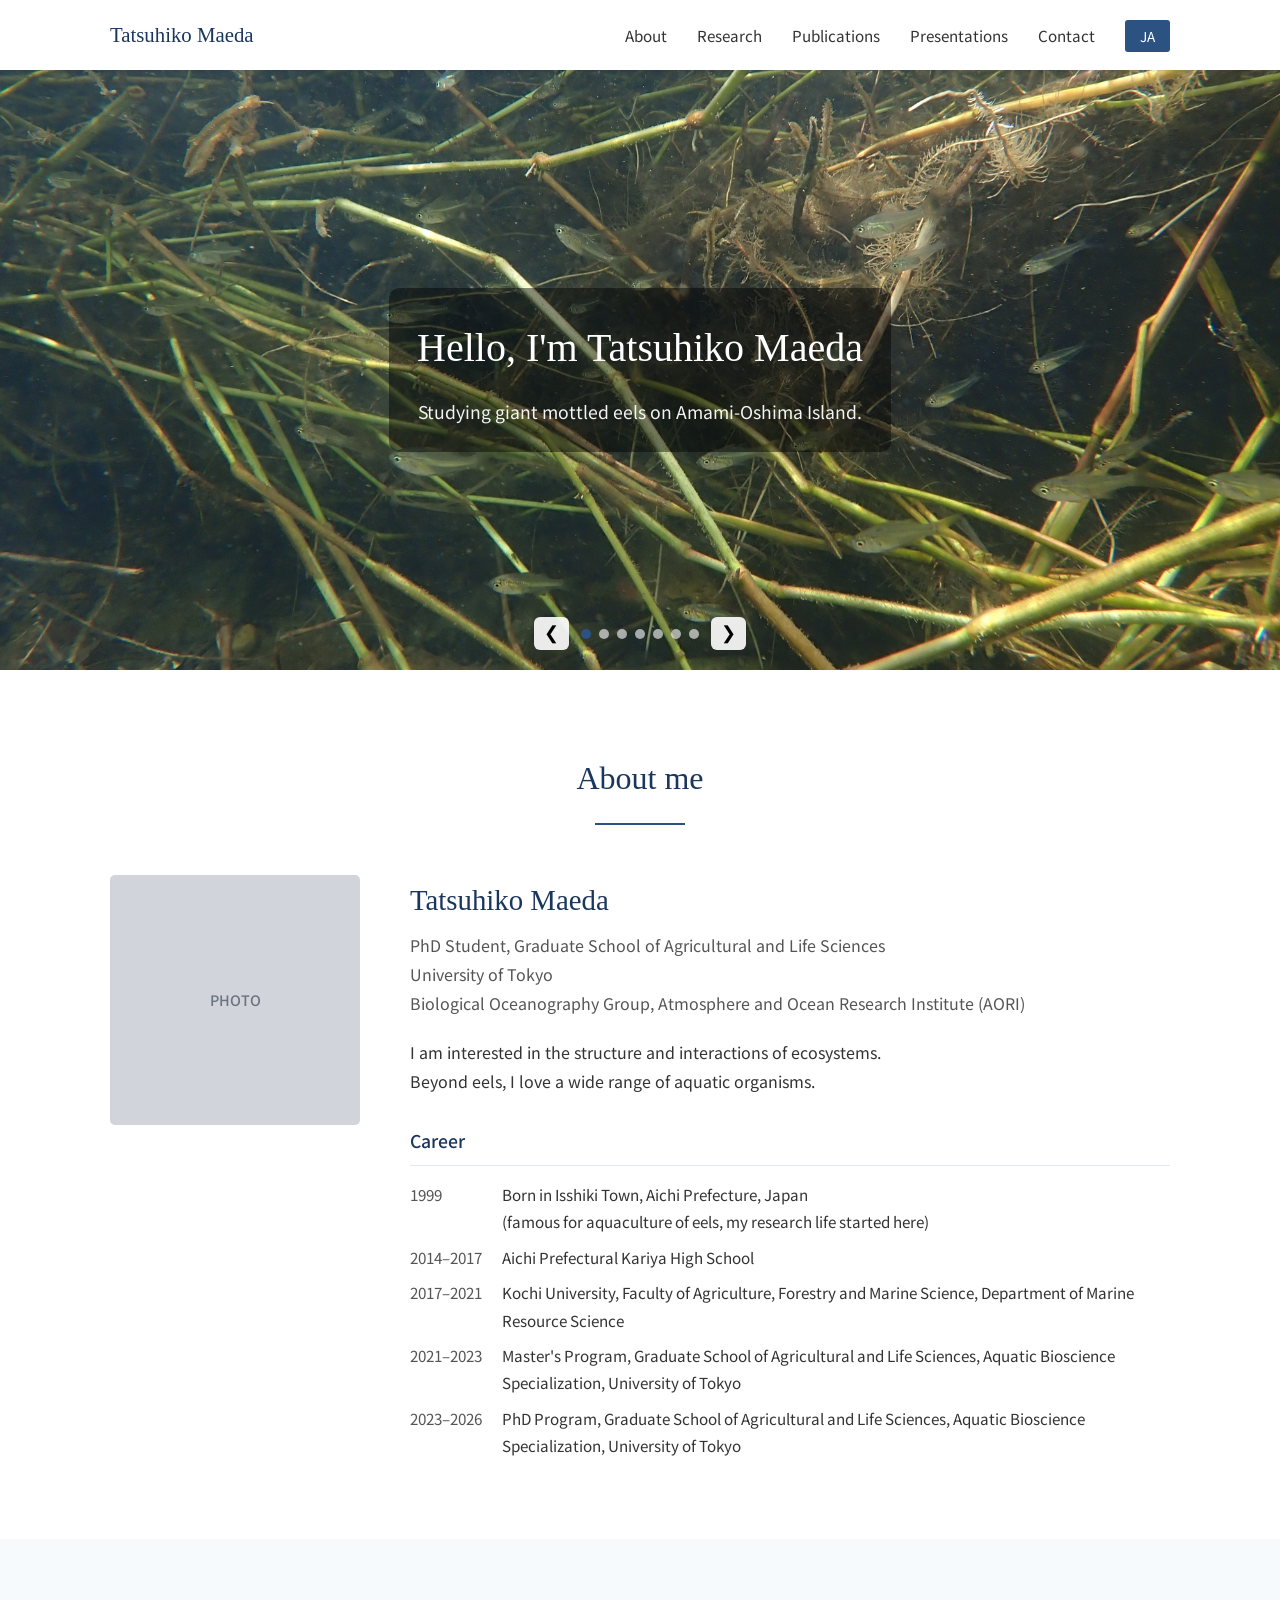
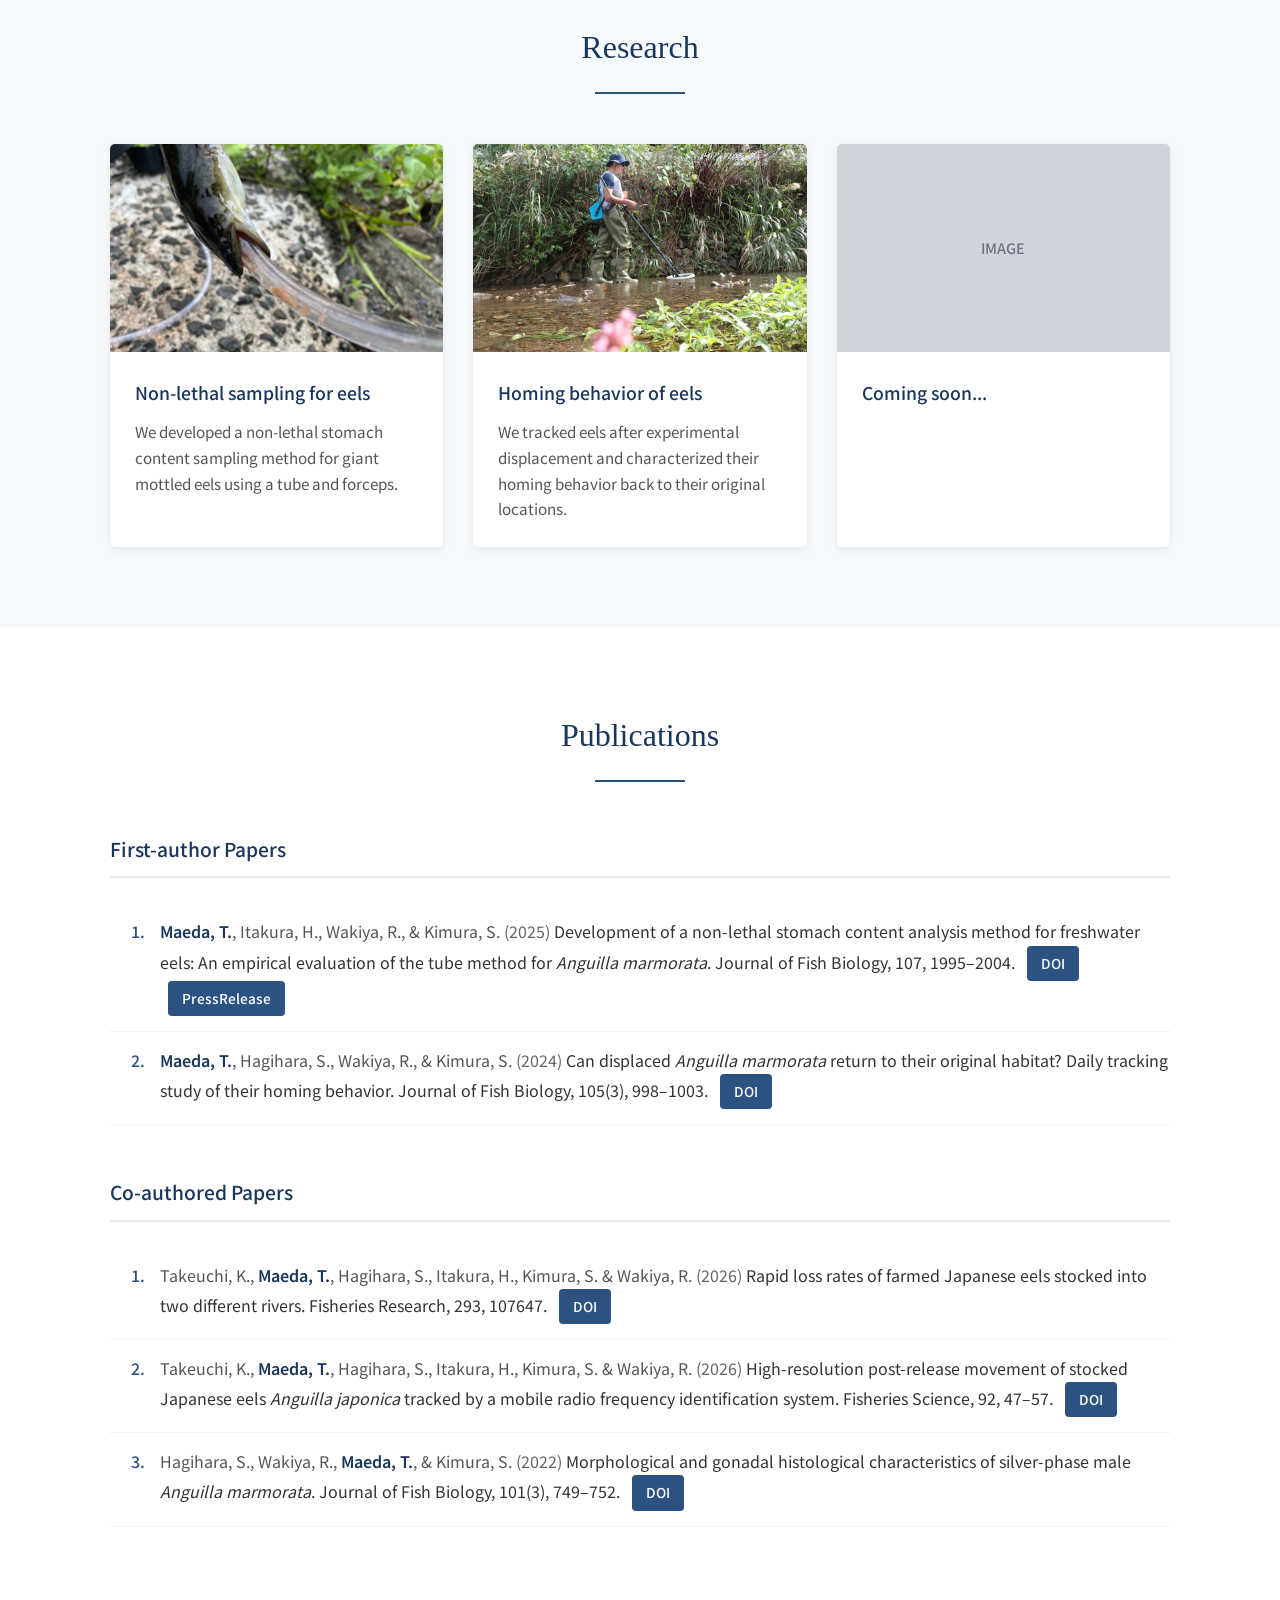
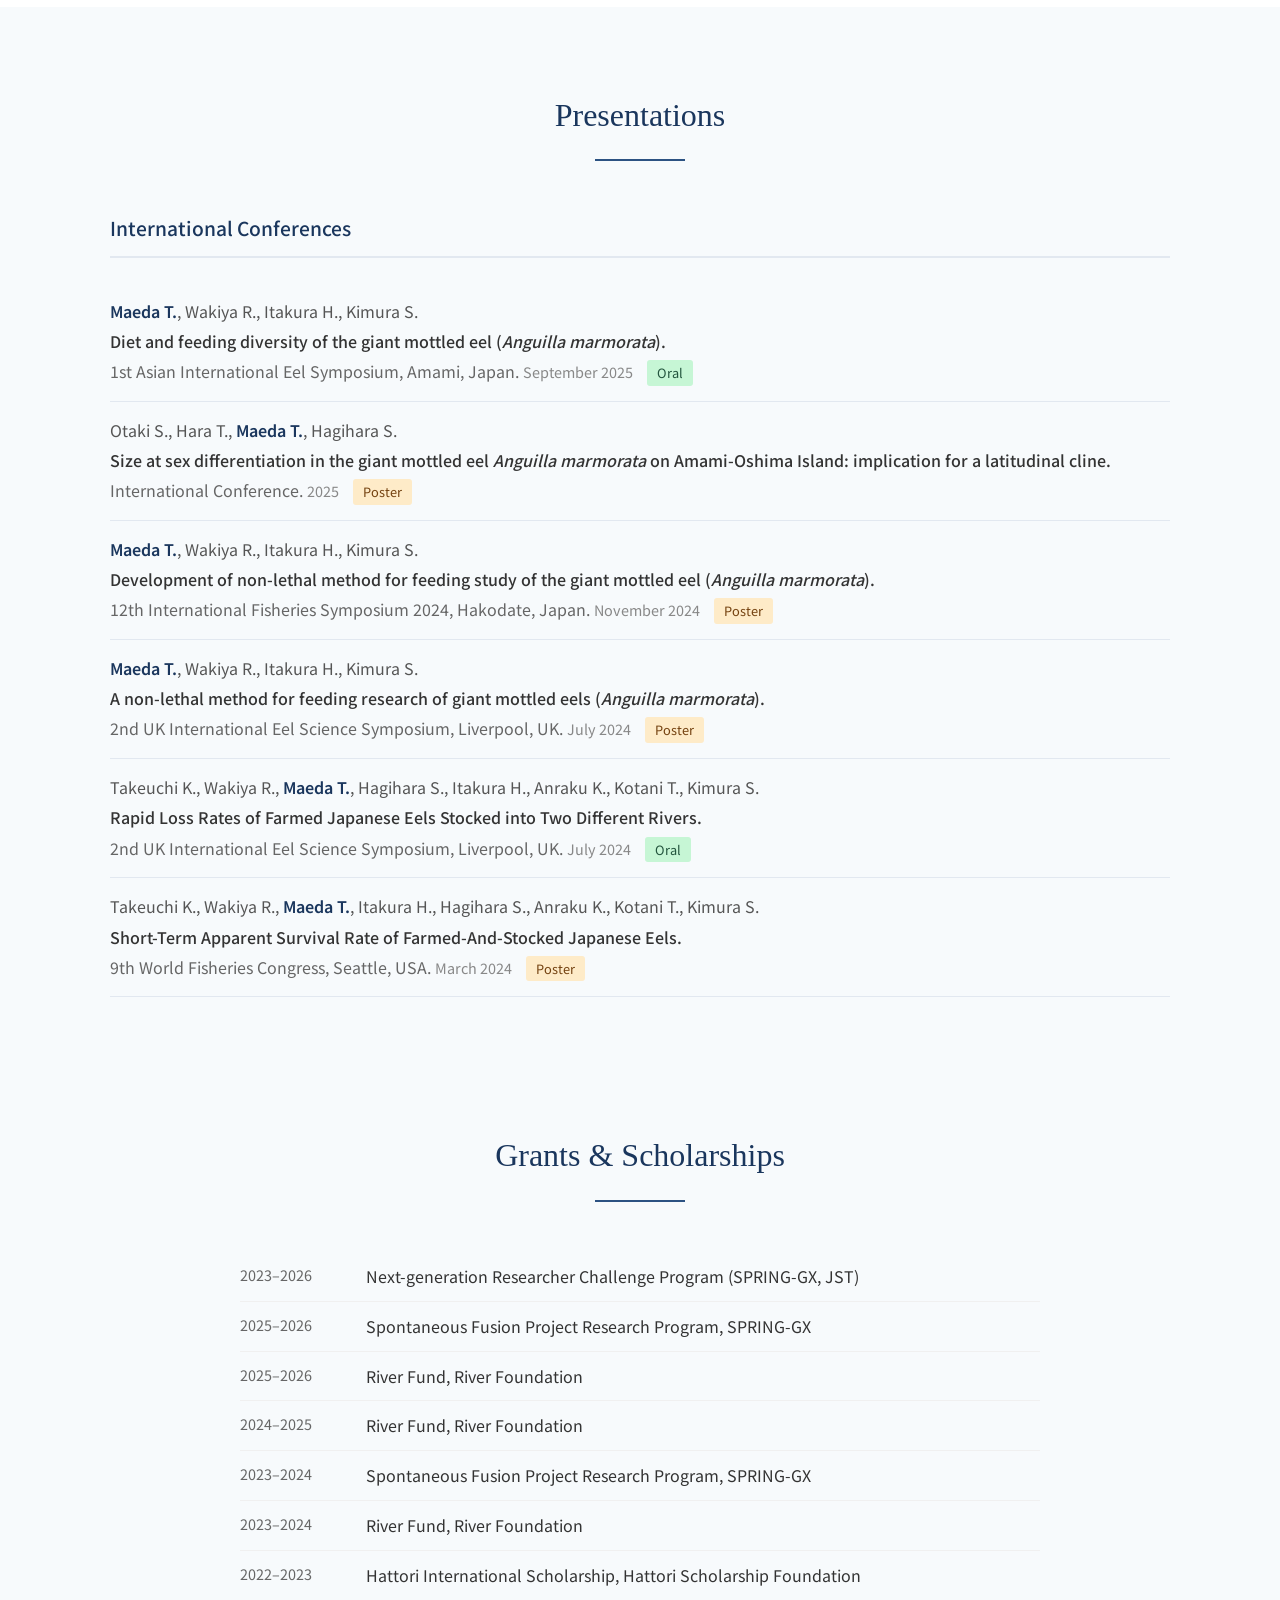
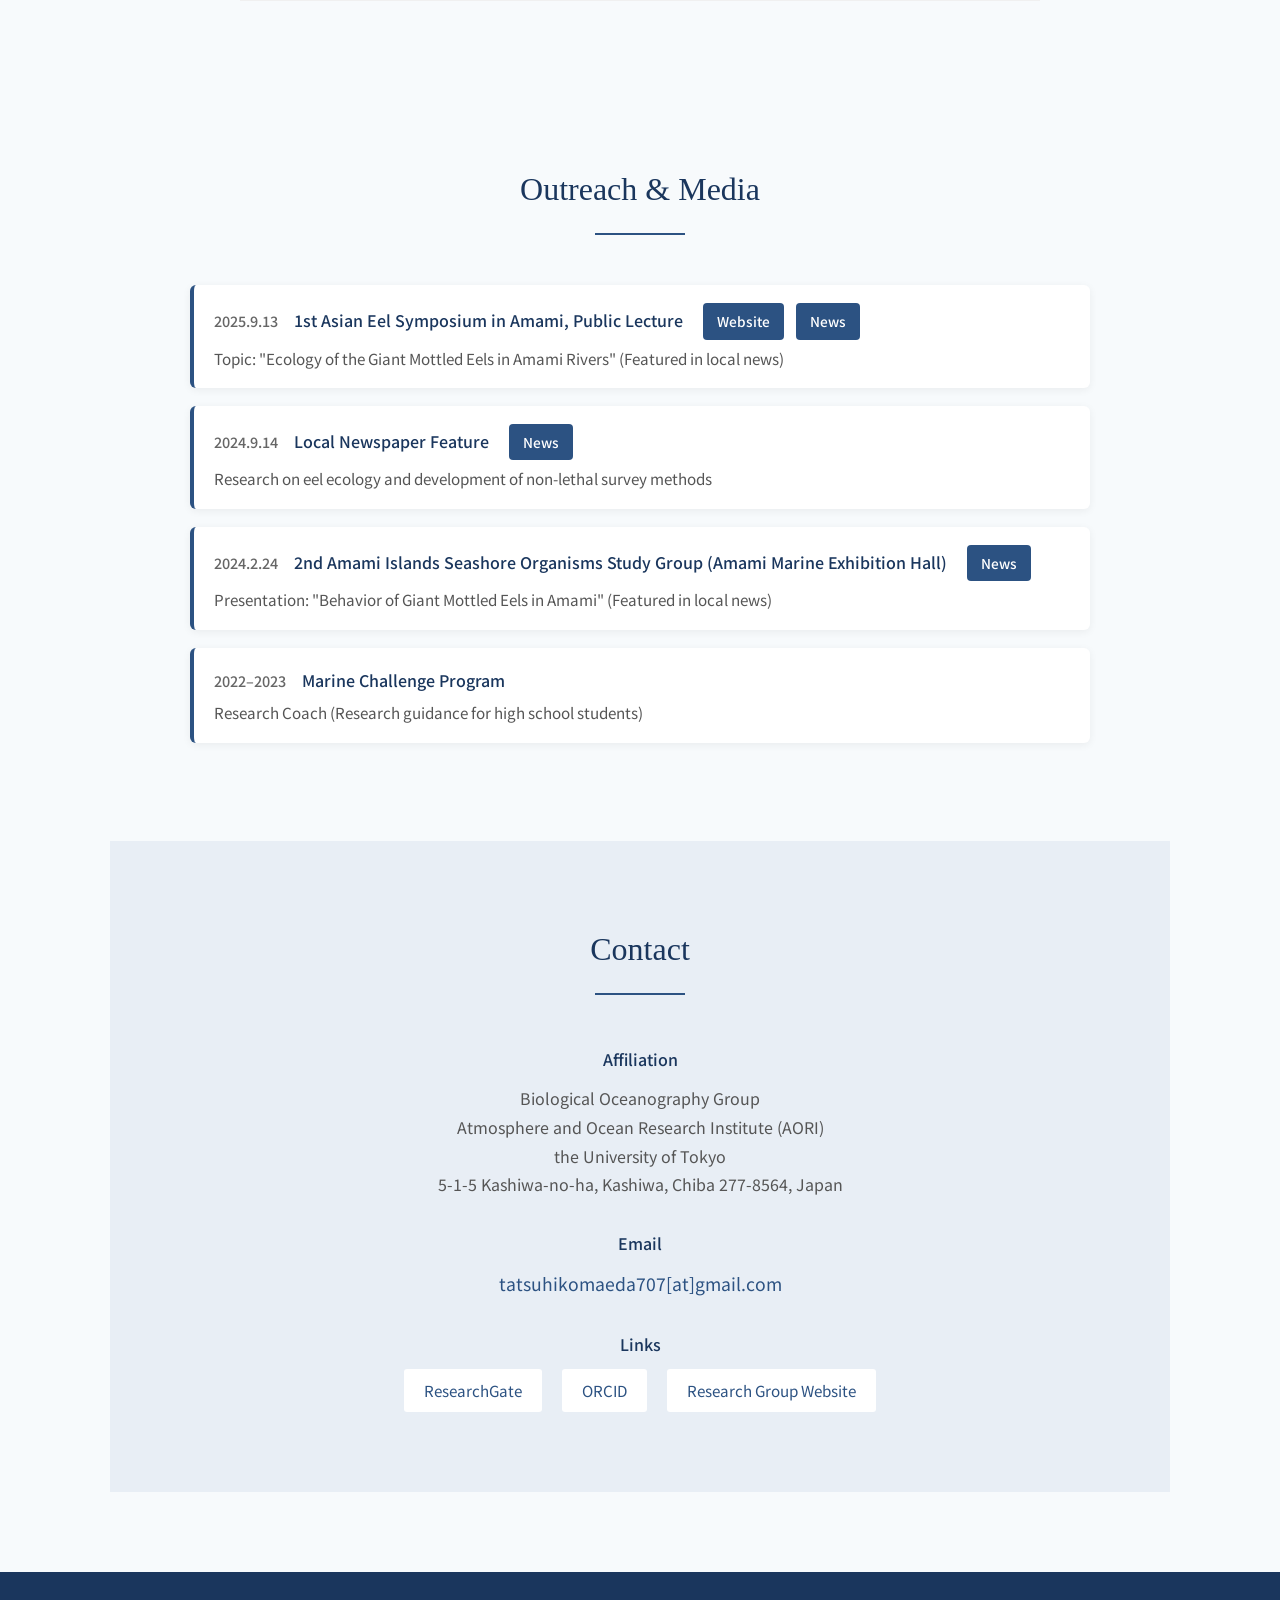
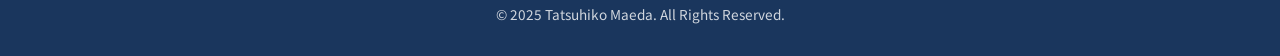
==== en/index.html @ 26f3f2dd "press" ====
<!DOCTYPE html>
<html lang="en">
<head>
  <meta charset="utf-8">
  <!-- Responsive meta tag -->
  <meta name="viewport" content="width=device-width, initial-scale=1.0">
  <!-- Page title -->
  <title>Tatsuhiko Maeda</title>
  <!-- Favicon -->
 <link rel="icon" href="image/favicon_close.png" type="image/png">
 <link rel="apple-touch-icon" href="image/favicon_close.png">
  <!-- External CSS file -->
  <link rel="stylesheet" href="../style.css">
  <!-- Google Fonts -->
  <link rel="preconnect" href="https://fonts.googleapis.com">
  <link rel="preconnect" href="https://fonts.gstatic.com" crossorigin>
  <link href="https://fonts.googleapis.com/css2?family=Noto+Sans+JP:wght@300;400;500;700&family=Hannari+Mincho&display=swap" rel="stylesheet">
  <meta property="og:site_name" content="前田達彦 / Tatsuhiko Maeda">
  <meta property="og:title" content="前田達彦 / Tatsuhiko Maeda">
  <meta property="og:description" content="奄美大島でオオウナギの研究をしています">
</head>
<body>

  <!-- ============================================
       Header / Navigation Bar
       ============================================ -->
  <header class="header">
    <div class="header-container">
      <!-- Site logo / name -->
      <h1 class="site-title">
        <a href="index.html">Tatsuhiko Maeda</a>
      </h1>
      
      <!-- Hamburger menu button (mobile) -->
      <button class="menu-toggle" aria-label="Open menu">
        <span class="menu-icon"></span>
      </button>
      
      <!-- Navigation menu -->
      <nav class="nav">
        <ul class="nav-list">
          <li><a href="#about">About</a></li>
          <li><a href="#research">Research</a></li>
          <li><a href="#publications">Publications</a></li>
          <li><a href="#presentations">Presentations</a></li>
          <li><a href="#contact">Contact</a></li>
          <!-- Language switch -->
          <li class="lang-switch"><a href="../index.html">JA</a></li>
        </ul>
      </nav>
    </div>
  </header>

  <!-- ============================================
       メインビジュアル（トップ画像エリア）
       ============================================ -->
  <section class="hero">
    <div class="hero-slides">
      <div class="slide active" style="background-image: url('../image/kuroobitakasago.JPG')"></div>
      <div class="slide" style="background-image: url('../image/lutjanus.JPG')"></div>
      <div class="slide" style="background-image: url('../image/macrorachium.JPG')"></div>
      <div class="slide" style="background-image: url('../image/kakureiwa.jpg')"></div>
      <div class="slide" style="background-image: url('../image/eel.JPG')"></div>
      <div class="slide" style="background-image: url('../image/drgonfly.JPG')"></div>
      <div class="slide" style="background-image: url('../image/yt_up.JPG')"></div>
    </div>


    <div class="hero-content fade-in">
      <h2 class="hero-title">Hello, I'm Tatsuhiko Maeda</h2>
      <p class="hero-subtitle">Studying giant mottled eels on Amami-Oshima Island.</p>
    </div>

    <div class="slide-controls">
      <button class="slide-prev" aria-label="前のスライド">&#10094;</button>
      <div class="slide-dots" aria-hidden="false"></div>
      <button class="slide-next" aria-label="次のスライド">&#10095;</button>
    </div>
  </section>


  <!-- ============================================
       Main Content
       ============================================ -->
  <main class="main">

    <!-- ========== About Section ========== -->
    <section id="about" class="section section-about">
      <div class="container">
        <h2 class="section-title fade-in">About me</h2>
        
        <div class="about-content fade-in">
          <!-- Profile image area -->
          <div class="about-image">
            <div class="image-placeholder">PHOTO</div>
          </div>
          
          <!-- Profile text area -->
          <div class="about-text">
            <h3 class="about-name">Tatsuhiko Maeda</h3>
            <p class="about-position">PhD Student, Graduate School of Agricultural and Life Sciences<br>
              University of Tokyo<br>
              Biological Oceanography Group, Atmosphere and Ocean Research Institute (AORI)
            </p>
            
            <p class="about-description">
              I am interested in the structure and interactions of ecosystems.<br>
              Beyond eels, I love a wide range of aquatic organisms.
            </p>
            
            <!-- Career list -->
            <h4 class="about-subtitle">Career</h4>
            <dl class="career-list">
              <dt>1999</dt>
              <dd>Born in Isshiki Town, Aichi Prefecture, Japan <br>
                (famous for aquaculture of eels, my research life started here)</dd>
              <dt>2014–2017</dt>
              <dd>Aichi Prefectural Kariya High School</dd>
              <dt>2017–2021</dt>
              <dd>Kochi University, Faculty of Agriculture, Forestry and Marine Science, Department of Marine Resource Science</dd>
              <dt>2021–2023</dt>
              <dd>Master's Program, Graduate School of Agricultural and Life Sciences, Aquatic Bioscience Specialization, University of Tokyo</dd>
              <dt>2023–2026</dt>
              <dd>PhD Program, Graduate School of Agricultural and Life Sciences, Aquatic Bioscience Specialization, University of Tokyo</dd>
            </dl>
          </div>
        </div>
      </div>
    </section>

    <!-- ========== Research Section ========== -->
    <section id="research" class="section section-research">
      <div class="container">
        <h2 class="section-title fade-in">Research</h2>
        
        <div class="research-grid">
          <!-- Research theme 1 -->
          <article class="research-card fade-in delay-1">
            <div class="research-image">
              <img src="../image/tube.png" alt="Research method: tube">
            </div>
            <div class="research-body">
              <h3 class="research-title"><a href="#pub-tube-method" style="color: inherit; text-decoration: none;">Non-lethal sampling for eels</a></h3>
              <p class="research-description">
                We developed a non-lethal stomach content sampling method for giant mottled eels using a tube and forceps.
              </p>
            </div>
          </article>
          
          <!-- Research theme 2 -->
          <article class="research-card fade-in delay-2">
            <div class="research-image">
              <img src="../image/rfid_survey.JPG" alt="RFID tracking survey">
            </div>
            <div class="research-body">
              <h3 class="research-title"><a href="#pub-homing" style="color: inherit; text-decoration: none;">Homing behavior of eels</a></h3>
              <p class="research-description">
                We tracked eels after experimental displacement and characterized their homing behavior back to their original locations. 
              </p>
            </div>
          </article>
          
          <!-- Research theme 3 -->
          <article class="research-card fade-in delay-3">
            <div class="research-image">
              <div class="image-placeholder">IMAGE</div>
            </div>
            <div class="research-body">
              <h3 class="research-title">Coming soon...</h3>
              <p class="research-description">
                
              </p>
            </div>
          </article>
        </div>
      </div>
    </section>

    <!-- ========== Publications Section ========== -->
    <section id="publications" class="section section-publications">
      <div class="container">
        <h2 class="section-title fade-in">Publications</h2>
        
        <!-- First-author Papers -->
        <div class="publications-category fade-in">
          <h3 class="category-title">First-author Papers</h3>
          <ol class="publications-list" reversed>
            <li id="pub-tube-method" class="publication-item">
              <span class="pub-authors"><span class="author-me">Maeda, T.</span>, Itakura, H., Wakiya, R., & Kimura, S.</span>
              <span class="pub-year">(2025)</span>
              <span class="pub-title">Development of a non-lethal stomach content analysis method for freshwater eels: An empirical evaluation of the tube method for <i>Anguilla marmorata</i>.</span>
              <span class="pub-journal">Journal of Fish Biology, 107, 1995–2004.</span>
              <a href="https://doi.org/10.1111/jfb.70198" class="pub-link" target="_blank" rel="noopener">DOI</a>
              <a href="https://www.aori.u-tokyo.ac.jp/research/news/2026/20260204.html" class="pub-link" target="_blank" rel="noopener">PressRelease</a>
            </li>
            <li id="pub-homing" class="publication-item">
              <span class="pub-authors"><span class="author-me">Maeda, T.</span>, Hagihara, S., Wakiya, R., & Kimura, S.</span>
              <span class="pub-year">(2024)</span>
              <span class="pub-title">Can displaced <i>Anguilla marmorata</i> return to their original habitat? Daily tracking study of their homing behavior.</span>
              <span class="pub-journal">Journal of Fish Biology, 105(3), 998–1003.</span>
              <a href="https://doi.org/10.1111/jfb.15824" class="pub-link" target="_blank" rel="noopener">DOI</a>
            </li>
          </ol>
        </div>
        
        <!-- Co-authored Papers -->
        <div class="publications-category fade-in">
          <h3 class="category-title">Co-authored Papers</h3>
          <ol class="publications-list" reversed>
            <li class="publication-item">
              <span class="pub-authors">Takeuchi, K., <span class="author-me">Maeda, T.</span>, Hagihara, S., Itakura, H., Kimura, S. & Wakiya, R.</span>
              <span class="pub-year">(2026)</span>
              <span class="pub-title">Rapid loss rates of farmed Japanese eels stocked into two different rivers.</span>
              <span class="pub-journal">Fisheries Research, 293, 107647.</span>
              <a href="https://doi.org/10.1016/j.fishres.2025.107647" class="pub-link" target="_blank" rel="noopener">DOI</a>
            </li>
            <li class="publication-item">
              <span class="pub-authors">Takeuchi, K., <span class="author-me">Maeda, T.</span>, Hagihara, S., Itakura, H., Kimura, S. & Wakiya, R.</span>
              <span class="pub-year">(2026)</span>
              <span class="pub-title">High-resolution post-release movement of stocked Japanese eels <i>Anguilla japonica</i> tracked by a mobile radio frequency identification system.</span>
              <span class="pub-journal">Fisheries Science, 92, 47–57.</span>
              <a href="https://doi.org/10.1007/s12562-025-01930-1" class="pub-link" target="_blank" rel="noopener">DOI</a>
            </li>
            <li class="publication-item">
              <span class="pub-authors">Hagihara, S., Wakiya, R., <span class="author-me">Maeda, T.</span>, & Kimura, S.</span>
              <span class="pub-year">(2022)</span>
              <span class="pub-title">Morphological and gonadal histological characteristics of silver-phase male <i>Anguilla marmorata</i>.</span>
              <span class="pub-journal">Journal of Fish Biology, 101(3), 749–752.</span>
              <a href="https://doi.org/10.1111/jfb.15139" class="pub-link" target="_blank" rel="noopener">DOI</a>
            </li>
          </ol>
        </div>
      </div>
    </section>

    <!-- ========== Presentations Section ========== -->
    <section id="presentations" class="section section-presentations">
      <div class="container">
        <h2 class="section-title fade-in">Presentations</h2>
        
        <!-- International Conferences -->
        <div class="presentations-category fade-in">
          <h3 class="category-title">International Conferences</h3>
          <ul class="presentations-list">
            <li class="presentation-item">
              <span class="pres-authors"><span class="author-me">Maeda T.</span>, Wakiya R., Itakura H., Kimura S.</span>
              <span class="pres-title">Diet and feeding diversity of the giant mottled eel (<i>Anguilla marmorata</i>).</span>
              <span class="pres-venue">1st Asian International Eel Symposium, Amami, Japan.</span>
              <span class="pres-date">September 2025</span>
              <span class="pres-type oral">Oral</span>
            </li>
            <li class="presentation-item">
              <span class="pres-authors">Otaki S., Hara T., <span class="author-me">Maeda T.</span>, Hagihara S.</span>
              <span class="pres-title">Size at sex differentiation in the giant mottled eel <i>Anguilla marmorata</i> on Amami-Oshima Island: implication for a latitudinal cline.</span>
              <span class="pres-venue">International Conference.</span>
              <span class="pres-date">2025</span>
              <span class="pres-type poster">Poster</span>
            </li>
            <li class="presentation-item">
              <span class="pres-authors"><span class="author-me">Maeda T.</span>, Wakiya R., Itakura H., Kimura S.</span>
              <span class="pres-title">Development of non-lethal method for feeding study of the giant mottled eel (<i>Anguilla marmorata</i>).</span>
              <span class="pres-venue">12th International Fisheries Symposium 2024, Hakodate, Japan.</span>
              <span class="pres-date">November 2024</span>
              <span class="pres-type poster">Poster</span>
            </li>
            <li class="presentation-item">
              <span class="pres-authors"><span class="author-me">Maeda T.</span>, Wakiya R., Itakura H., Kimura S.</span>
              <span class="pres-title">A non-lethal method for feeding research of giant mottled eels (<i>Anguilla marmorata</i>).</span>
              <span class="pres-venue">2nd UK International Eel Science Symposium, Liverpool, UK.</span>
              <span class="pres-date">July 2024</span>
              <span class="pres-type poster">Poster</span>
            </li>
            <li class="presentation-item">
              <span class="pres-authors">Takeuchi K., Wakiya R., <span class="author-me">Maeda T.</span>, Hagihara S., Itakura H., Anraku K., Kotani T., Kimura S.</span>
              <span class="pres-title">Rapid Loss Rates of Farmed Japanese Eels Stocked into Two Different Rivers.</span>
              <span class="pres-venue">2nd UK International Eel Science Symposium, Liverpool, UK.</span>
              <span class="pres-date">July 2024</span>
              <span class="pres-type oral">Oral</span>
            </li>
            <li class="presentation-item">
              <span class="pres-authors">Takeuchi K., Wakiya R., <span class="author-me">Maeda T.</span>, Itakura H., Hagihara S., Anraku K., Kotani T., Kimura S.</span>
              <span class="pres-title">Short-Term Apparent Survival Rate of Farmed-And-Stocked Japanese Eels.</span>
              <span class="pres-venue">9th World Fisheries Congress, Seattle, USA.</span>
              <span class="pres-date">March 2024</span>
              <span class="pres-type poster">Poster</span>
            </li>
          </ul>
        </div>
        
       

    <!-- ========== Grants & Scholarships Section ========== -->
    <section id="grants" class="section section-grants">
      <div class="container">
        <h2 class="section-title fade-in">Grants &amp; Scholarships</h2>

        <dl class="grants-list">
          <div class="grant-item fade-in delay-1">
            <dt class="grant-date">2023–2026</dt>
            <dd class="grant-content">Next-generation Researcher Challenge Program (SPRING-GX, JST)</dd>
          </div>
          <div class="grant-item fade-in delay-2">
            <dt class="grant-date">2025–2026</dt>
            <dd class="grant-content">Spontaneous Fusion Project Research Program, SPRING-GX</dd>
          </div>
          <div class="grant-item fade-in delay-3">
            <dt class="grant-date">2025–2026</dt>
            <dd class="grant-content">River Fund, River Foundation</dd>
          </div>
          <div class="grant-item fade-in delay-4">
            <dt class="grant-date">2024–2025</dt>
            <dd class="grant-content">River Fund, River Foundation</dd>
          </div>
          <div class="grant-item fade-in delay-1">
            <dt class="grant-date">2023–2024</dt>
            <dd class="grant-content">Spontaneous Fusion Project Research Program, SPRING-GX</dd>
          </div>
          <div class="grant-item fade-in delay-2">
            <dt class="grant-date">2023–2024</dt>
            <dd class="grant-content">River Fund, River Foundation</dd>
          </div>
          <div class="grant-item fade-in delay-3">
            <dt class="grant-date">2022–2023</dt>
            <dd class="grant-content">Hattori International Scholarship, Hattori Scholarship Foundation</dd>
          </div>
        </dl>
      </div>
    </section>



    <!-- ========== Outreach & Media Section ========== -->
    <section id="outreach" class="section section-projects">
      <div class="container">
        <h2 class="section-title fade-in">Outreach &amp; Media</h2>

        <ul class="projects-list fade-in">
          <li class="project-item">
            <span class="project-date">2025.9.13</span>
           <span class="project-title">1st Asian Eel Symposium in Amami, Public Lecture</span>
            <a href="https://www.eelsympo2025.com/schedule/%E4%B8%80%E8%88%AC%E5%90%91%E3%81%91%E8%AC%9B%E6%BC%94%E4%BC%9A-public-talk" class="pub-link project-btn" target="_blank" rel="noopener">Website</a>
            <a href="https://www.nankainn.com/news/p-economy/%E5%9B%BD%E9%9A%9B%E3%82%A6%E3%83%8A%E3%82%AE%E3%82%B7%E3%83%B3%E3%83%9D%E5%88%9D%E9%96%8B%E5%82%AC%E3%80%80%E4%B8%96%E7%95%8C%EF%BC%91%EF%BC%92%E3%82%AB%E5%9B%BD%E3%81%AE%E7%A0%94%E7%A9%B6%E8%80%85" class="pub-link project-btn" target="_blank" rel="noopener">News</a>
            <span class="project-description">Topic: "Ecology of the Giant Mottled Eels in Amami Rivers" (Featured in local news)</span>
          </li>
          <li class="project-item">
            <span class="project-date">2024.9.14</span>
            <span class="project-title">Local Newspaper Feature</span>
            <a href="https://www.nankainn.com/news/%E7%89%B9%E9%9B%86/%E7%A7%BB%E4%BD%8F%E3%81%97%E3%82%A6%E3%83%8A%E3%82%AE%E3%81%AE%E7%94%9F%E6%85%8B%E8%AA%BF%E6%9F%BB%E3%80%80%E9%9D%9E%E8%87%B4%E6%AD%BB%E7%9A%84%E3%81%AA%E6%89%8B%E6%B3%95%E3%81%AE%E7%A2%BA%E7%AB%8B" class="pub-link project-btn" target="_blank" rel="noopener">News</a>
            <span class="project-description">Research on eel ecology and development of non-lethal survey methods</span>
          </li>
          <li class="project-item">
            <span class="project-date">2024.2.24</span>
            <span class="project-title">2nd Amami Islands Seashore Organisms Study Group (Amami Marine Exhibition Hall)</span>
            <a href="https://www.nankainn.com/news/a-and-p/%E8%8B%A5%E6%89%8B%E7%A0%94%E7%A9%B6%E8%80%85%EF%BC%94%E4%BA%BA%E3%81%8C%E7%99%BA%E8%A1%A8%E3%80%80%E5%A5%84%E7%BE%8E%E5%B8%82%E3%81%A7%E6%B8%9A%E3%81%AE%E3%81%84%E3%81%8D%E3%82%82%E3%81%AE%E5%8B%89" class="pub-link project-btn" target="_blank" rel="noopener">News</a>
            <span class="project-description">Presentation: "Behavior of Giant Mottled Eels in Amami" (Featured in local news)</span>
          </li>
          <li class="project-item">
            <span class="project-date">2022–2023</span>
            <span class="project-title">Marine Challenge Program</span>
            <span class="project-description">Research Coach (Research guidance for high school students)</span>
          </li>
        </ul>
      </div>
    </section>

    <!-- ========== Contact Section ========== -->
    <section id="contact" class="section section-contact">
      <div class="container">
        <h2 class="section-title fade-in">Contact</h2>
        
        <div class="contact-content fade-in">
          <div class="contact-info">
            <h3 class="contact-subtitle">Affiliation</h3>
            <p class="contact-affiliation">
              Biological Oceanography Group<br>
              Atmosphere and Ocean Research Institute (AORI)<br>
              the University of Tokyo<br>
              5-1-5 Kashiwa-no-ha, Kashiwa, Chiba 277-8564, Japan
            </p>
            
            <h3 class="contact-subtitle">Email</h3>
            <p class="contact-email">
              tatsuhikomaeda707[at]gmail.com
            </p>
            
            <h3 class="contact-subtitle">Links</h3>
            <ul class="contact-links">
              <li><a href="https://www.researchgate.net/profile/Tatsuhiko-Maeda" target="_blank" rel="noopener">ResearchGate</a></li>
              <li><a href="https://orcid.org/0000-0002-6414-8157" target="_blank" rel="noopener">ORCID</a></li>
              <li><a href="https://mbe.aori.u-tokyo.ac.jp/" target="_blank" rel="noopener">Research Group Website</a></li>
            </ul>
          </div>
        </div>
      </div>
    </section>

  </main>

  <!-- ============================================
       Footer
       ============================================ -->
  <footer class="footer">
    <div class="container">
      <p class="copyright">
        &copy; 2025 Tatsuhiko Maeda. All Rights Reserved.
      </p>
    </div>
  </footer>

  <!-- ============================================
       JavaScript (Hamburger menu & Scroll animation)
       ============================================ -->
  <script>
    // Hamburger menu toggle
    const menuToggle = document.querySelector('.menu-toggle');
    const nav = document.querySelector('.nav');
    
    menuToggle.addEventListener('click', () => {
      menuToggle.classList.toggle('active');
      nav.classList.toggle('active');
    });
    
    // Close menu when a link is clicked
    const navLinks = document.querySelectorAll('.nav-list a');
    navLinks.forEach(link => {
      link.addEventListener('click', () => {
        menuToggle.classList.remove('active');
        nav.classList.remove('active');
      });
    });

    // Scroll animation (Intersection Observer API)
    const fadeElements = document.querySelectorAll('.fade-in');
    
    const observer = new IntersectionObserver((entries) => {
      entries.forEach(entry => {
        if (entry.isIntersecting) {
          entry.target.classList.add('visible');
        }
      });
    }, {
      threshold: 0.1,
      rootMargin: '0px 0px -50px 0px'
    });
    
    fadeElements.forEach(el => observer.observe(el));
  </script>

  <script>
    // Simple hero slideshow (EN)
    (function(){
      const slides = document.querySelectorAll('.slide');
      if (!slides || slides.length <= 1) return;

      const dotsContainer = document.querySelector('.slide-dots');
      const prevBtn = document.querySelector('.slide-prev');
      const nextBtn = document.querySelector('.slide-next');
      let index = 0;
      let interval = null;

      slides.forEach((s, i) => {
        const btn = document.createElement('button');
        btn.type = 'button';
        btn.className = i === 0 ? 'active' : '';
        btn.addEventListener('click', () => { showSlide(i); resetInterval(); });
        dotsContainer.appendChild(btn);
      });

      const dots = Array.from(dotsContainer.children);

      function showSlide(i){
        slides.forEach(s => s.classList.remove('active'));
        dots.forEach(d => d.classList.remove('active'));
        slides[i].classList.add('active');
        dots[i].classList.add('active');
        index = i;
      }

      function next(){ showSlide((index+1) % slides.length); }
      function prev(){ showSlide((index-1 + slides.length) % slides.length); }

      if(nextBtn) nextBtn.addEventListener('click', () => { next(); resetInterval(); });
      if(prevBtn) prevBtn.addEventListener('click', () => { prev(); resetInterval(); });

      function resetInterval(){
        clearInterval(interval);
        interval = setInterval(next, 5000);
      }

      interval = setInterval(next, 5000);
    })();
  </script>

</body>
</html>
---- style.css ----
/* ============================================
   CSS リセット・基本設定
   ============================================ */

/* 全要素のボックスサイズ計算方法を統一 */
*,
*::before,
*::after {
  box-sizing: border-box;
  margin: 0;
  padding: 0;
}

/* ルート要素の設定（スムーズスクロール） */
html {
  scroll-behavior: smooth;
  scroll-padding-top: 100px;
}

/* 基本のフォント・色設定 */
body {
  font-family: 'Noto Sans JP', 'Hiragino Kaku Gothic ProN', 'メイリオ', sans-serif;
  font-size: 16px;
  line-height: 1.8;
  color: #333;
  background-color: #fff;
}

/* リンクの基本スタイル */
a {
  color: #2c5282;
  text-decoration: none;
  transition: color 0.3s ease, opacity 0.3s ease;
}

a:hover {
  color: #1a365d;
  opacity: 0.8;
}

/* 画像のレスポンシブ対応 */
img {
  max-width: 100%;
  height: auto;
  vertical-align: bottom;
}

/* リストのデフォルトスタイルをリセット */
ul, ol {
  list-style: none;
}


/* ============================================
   共通レイアウト
   ============================================ */

/* コンテナ：コンテンツの最大幅を制限し中央揃え */
.container {
  max-width: 1100px;
  margin: 0 auto;
  padding: 0 20px;
}

/* セクション共通スタイル */
.section {
  padding: 80px 0;
}

/* セクションタイトル */
.section-title {
  font-family: 'Hannari Mincho', serif;
  font-size: 2rem;
  font-weight: 500;
  text-align: center;
  margin-bottom: 50px;
  position: relative;
  color: #1a365d;
}

/* セクションタイトルの下線装飾 */
.section-title::after {
  content: '';
  display: block;
  width: 90px;
  height: 2px;
  background-color: #2c5282;
  margin: 15px auto 0;
}


/* ============================================
   ヘッダー（ナビゲーションバー）
   ============================================ */

.header {
  position: fixed;
  top: 0;
  left: 0;
  right: 0;
  background-color: rgba(255, 255, 255, 0.98);
  box-shadow: 0 1px 3px rgba(0, 0, 0, 0.1);
  z-index: 1000;
}

.header-container {
  max-width: 1100px;
  margin: 0 auto;
  padding: 0 20px;
  display: flex;
  justify-content: space-between;
  align-items: center;
  height: 70px;
}

/* サイトタイトル（名前） */
.site-title {
  font-family: 'Hannari Mincho', serif;
  font-size: 1.3rem;
  font-weight: 500;
}

.site-title a {
  color: #1a365d;
  display: flex;
  align-items: baseline;
  gap: 10px;
}

.site-title a:hover {
  opacity: 1;
}

.site-title .en-name {
  font-size: 0.85rem;
  color: #666;
  font-weight: 400;
}

/* ナビゲーションメニュー */
.nav-list {
  display: flex;
  gap: 30px;
  align-items: center;
}

.nav-list a {
  font-size: 0.95rem;
  color: #333;
  padding: 5px 0;
  position: relative;
}

/* ナビゲーションリンクのホバー時下線 */
.nav-list a::after {
  content: '';
  position: absolute;
  bottom: 0;
  left: 0;
  width: 0;
  height: 2px;
  background-color: #2c5282;
  transition: width 0.3s ease;
}

.nav-list a:hover::after {
  width: 100%;
}

/* 言語切り替えボタン */
.lang-switch a {
  background-color: #2c5282;
  color: #fff !important;
  padding: 6px 15px;
  border-radius: 3px;
  font-size: 0.85rem;
}

.lang-switch a:hover {
  background-color: #1a365d;
}

.lang-switch a::after {
  display: none;
}

/* ハンバーガーメニューボタン（PC時は非表示） */
.menu-toggle {
  display: none;
  background: none;
  border: none;
  cursor: pointer;
  width: 30px;
  height: 25px;
  position: relative;
}

.menu-icon,
.menu-icon::before,
.menu-icon::after {
  display: block;
  width: 100%;
  height: 2px;
  background-color: #333;
  position: absolute;
  transition: all 0.3s ease;
}

.menu-icon {
  top: 50%;
  transform: translateY(-50%);
}

.menu-icon::before {
  content: '';
  top: -8px;
}

.menu-icon::after {
  content: '';
  bottom: -8px;
}

/* ハンバーガーメニューがアクティブ時のアニメーション */
.menu-toggle.active .menu-icon {
  background-color: transparent;
}

.menu-toggle.active .menu-icon::before {
  top: 0;
  transform: rotate(45deg);
}

.menu-toggle.active .menu-icon::after {
  bottom: 0;
  transform: rotate(-45deg);
}


/* ============================================
   メインビジュアル（ヒーローセクション）
   ============================================ */

.hero {
  /* 背景画像スライド（表示領域を4:3に固定） */
  background-color: #e8eef5;
  background-size: cover;
  background-position: center;
  aspect-ratio: 16 / 7.5; /* 保持したい縦横比 (16:8) */
  width: 100%;
  max-width: 100%;
  min-height: 0; /* aspect-ratio を優先 */
  display: flex;
  align-items: center;
  justify-content: center;
  margin-top: 70px; /* ヘッダーの高さ分 */
  position: relative;
}

/* 背景画像使用時のオーバーレイ */
.hero::before {
  content: '';
  position: absolute;
  top: 0;
  left: 0;
  right: 0;
  bottom: 0;
  /* background-color: rgba(0, 0, 0, 0.3); */
}

.hero-content {
  text-align: center;
  position: relative;
  z-index: 4;
  padding: 24px 28px;
  background: rgba(0, 0, 0, 0.45);
  color: #fff;
  border-radius: 10px;
  display: inline-block;
  max-width: 90%;
}

/* Slideshow styles */
.hero-slides {
  position: absolute;
  inset: 0;
  overflow: hidden;
}
.slide {
  position: absolute;
  inset: 0;
  background-size: cover;
  background-position: center;
  opacity: 0;
  transition: opacity 0.9s ease;
  display: flex;
  align-items: center;
  justify-content: center;
}
.slide.active {
  opacity: 1;
  z-index: 0;
}
.slide .hero-content { z-index: 2; }
.slide-controls {
  position: absolute;
  bottom: 20px;
  left: 50%;
  transform: translateX(-50%);
  display: flex;
  align-items: center;
  gap: 12px;
  z-index: 3;
}
.slide-prev, .slide-next {
  background: rgba(255,255,255,0.9);
  border: none;
  padding: 6px 10px;
  border-radius: 6px;
  cursor: pointer;
  font-size: 1.1rem;
}
.slide-prev:hover, .slide-next:hover { opacity: 0.9; }
.slide-dots { display:flex; gap:8px; }
.slide-dots button { width:10px; height:10px; border-radius:50%; background: rgba(255,255,255,0.6); border:none; cursor:pointer; }
.slide-dots button.active { background: #2c5282; }

/* Ensure hero background fallback remains for very old browsers */
.hero { background-color: #e8eef5; }

.hero-title {
  font-family: 'Hannari Mincho', serif;
  font-size: 2.5rem;
  font-weight: 500;
  color: #1a365d;
  margin-bottom: 20px;
  /* 背景画像使用時は白文字に: color: #fff; */
}

.hero-subtitle {
  font-size: 1.1rem;
  color: #555;
  /* 背景画像使用時は白文字に: color: rgba(255,255,255,0.9); */
}


/* ============================================
   About（自己紹介）セクション
   ============================================ */

.section-about {
  background-color: #fff;
}

.about-content {
  display: flex;
  gap: 50px;
  align-items: flex-start;
}

/* プロフィール写真エリア */
.about-image {
  flex-shrink: 0;
  width: 250px;
}

.about-image img {
  border-radius: 5px;
}

/* 画像プレースホルダー（仮表示用） */
.image-placeholder {
  background-color: #d1d5db;
  color: #6b7280;
  display: flex;
  align-items: center;
  justify-content: center;
  font-size: 0.9rem;
  font-weight: 500;
  aspect-ratio: 1 / 1;
  border-radius: 5px;
}

/* プロフィールテキストエリア */
.about-text {
  flex: 1;
}

.about-name {
  font-family: 'Hannari Mincho', serif;
  font-size: 1.8rem;
  font-weight: 500;
  color: #1a365d;
  margin-bottom: 5px;
}

.about-name .name-en {
  font-size: 1rem;
  color: #666;
  margin-left: 15px;
  font-weight: 400;
}

.about-position {
  font-size: 1rem;
  color: #555;
  margin-bottom: 20px;
}

.about-description {
  margin-bottom: 30px;
  text-align: justify;
}

.about-subtitle {
  font-size: 1.1rem;
  font-weight: 500;
  color: #1a365d;
  margin-bottom: 15px;
  padding-bottom: 8px;
  border-bottom: 1px solid #e2e8f0;
}

/* 経歴リスト */
.career-list {
  display: grid;
  grid-template-columns: auto 1fr;
  gap: 8px 20px;
}

.career-list dt {
  font-size: 0.95rem;
  color: #555;
}

.career-list dd {
  font-size: 0.95rem;
}


/* ============================================
   Research（研究内容）セクション
   ============================================ */

.section-research {
  background-color: #f7fafc;
}

.research-grid {
  display: grid;
  grid-template-columns: repeat(3, 1fr);
  gap: 30px;
}

.research-card {
  background-color: #fff;
  border-radius: 5px;
  overflow: hidden;
  box-shadow: 0 2px 8px rgba(0, 0, 0, 0.08);
  transition: transform 0.3s ease, box-shadow 0.3s ease;
}

.research-card:hover {
  transform: translateY(-5px);
  box-shadow: 0 8px 20px rgba(0, 0, 0, 0.12);
}

.research-image {
  aspect-ratio: 16 / 10;
  overflow: hidden;
}

.research-image img {
  width: 100%;
  height: 100%;
  object-fit: cover;
}

.research-image .image-placeholder {
  width: 100%;
  height: 100%;
  border-radius: 0;
}

.research-body {
  padding: 25px;
}

.research-title {
  font-size: 1.1rem;
  font-weight: 500;
  color: #1a365d;
  margin-bottom: 10px;
}

.research-description {
  font-size: 0.95rem;
  color: #555;
  line-height: 1.7;
}


/* ============================================
   Publications（業績）セクション
   ============================================ */

.section-publications {
  background-color: #fff;
}

.publications-category {
  margin-bottom: 50px;
}

.publications-category:last-child {
  margin-bottom: 0;
}

.category-title {
  font-size: 1.2rem;
  font-weight: 500;
  color: #1a365d;
  margin-bottom: 25px;
  padding-bottom: 10px;
  border-bottom: 2px solid #e2e8f0;
}

.publications-list {
  counter-reset: pub-counter;
}

.publications-list:not(.no-number) {
  padding-left: 0;
}

.publication-item {
  padding: 15px 0 15px 50px;
  border-bottom: 1px solid #f0f0f0;
  position: relative;
  line-height: 1.7;
}

/* 番号付きリストのカウンター */
.publications-list:not(.no-number) .publication-item::before {
  counter-increment: pub-counter;
  content: counter(pub-counter) '.';
  position: absolute;
  left: 0;
  top: 15px;
  font-weight: 500;
  color: #2c5282;
  width: 35px;
  text-align: right;
}

/* 番号なしリスト */
.publications-list.no-number .publication-item {
  padding-left: 0;
}

.pub-authors {
  color: #555;
}

/* 自分の名前を強調 */
.author-me {
  font-weight: 600;
  color: #1a365d;
}

.pub-year {
  color: #666;
}

.hero-title {
  font-family: 'Hannari Mincho', serif;
  font-size: 2.5rem;
  font-weight: 500;
  color: inherit;
  margin-bottom: 12px;
}
.hero-subtitle {
  font-size: 1.1rem;
  color: rgba(255,255,255,0.95);
}

/* Mobile adjustments for hero shade */
@media (max-width: 600px) {
  .hero-content {
    padding: 16px;
  }
  .hero-title {
    font-size: 1.6rem;
  }
  .hero-subtitle {
    font-size: 1rem;
  }
}

.pub-link,
.project-btn {
  display: inline-block;
  margin-left: 8px;
  padding: 6px 14px;
  font-size: 0.85rem;
  background-color: #2c5282;
  color: #fff !important;
  border-radius: 4px;
  transition: background-color 0.3s ease;
  font-weight: 500;
}

.pub-link:hover,
.project-btn:hover {
  background-color: #1a365d;
  color: #fff !important;
}


/* ============================================
   Presentations（発表）セクション
   ============================================ */

.section-presentations {
  background-color: #f7fafc;
}

.presentations-category {
  margin-bottom: 50px;
}

.presentations-category:last-child {
  margin-bottom: 0;
}

.presentation-item {
  padding: 15px 0;
  border-bottom: 1px solid #e2e8f0;
  line-height: 1.7;
}

.pres-authors {
  color: #555;
}

.pres-title {
  display: block;
  font-weight: 500;
  color: #333;
  margin: 3px 0;
}

.pres-venue {
  color: #666;
}

.pres-date {
  color: #888;
  font-size: 0.9rem;
}

/* 発表形式のラベル */
.pres-type {
  display: inline-block;
  font-size: 0.8rem;
  padding: 2px 10px;
  border-radius: 3px;
  margin-left: 10px;
}

.pres-type.oral {
  background-color: #c6f6d5;
  color: #22543d;
}

.pres-type.poster {
  background-color: #feebc8;
  color: #744210;
}


/* ============================================
   News（お知らせ）セクション
   ============================================ */

.section-news {
  background-color: #fff;
}

.news-list {
  max-width: 800px;
  margin: 0 auto;
}

.news-item {
  display: flex;
  gap: 25px;
  padding: 18px 0;
  border-bottom: 1px solid #f0f0f0;
}

.news-date {
  flex-shrink: 0;
  font-size: 0.9rem;
  color: #666;
  width: 100px;
}

.news-content {
  flex: 1;
}


/* ============================================
   Contact（連絡先）セクション
   ============================================ */

.section-contact {
  background-color: #e8eef5;
}

.contact-content {
  max-width: 600px;
  margin: 0 auto;
  text-align: center;
}

/* Projects / Activities セクション（既存の配色と同系色に合わせる） */
.section-projects {
  background-color: #f7fafc; /* research/presentations と同系色 */
}

/* Projects / Outreach list (supports both ul/li and div/article structures) */
.projects-list {
  max-width: 900px;
  margin: 0 auto;
  list-style: none;
  padding: 0;
}

.projects-list .project-item {
  background-color: #fff;
  padding: 18px 20px;
  border-radius: 6px;
  box-shadow: 0 2px 8px rgba(0, 0, 0, 0.06);
  margin-bottom: 18px;
  border-left: 4px solid #2c5282;
}

.project-date {
  display: inline-block;
  font-size: 0.9rem;
  color: #666;
  font-weight: 500;
  margin-right: 12px;
}

.project-title {
  font-size: 1rem;
  font-weight: 500;
  color: #1a365d;
  display: inline-block;
  margin-right: 8px;
}

.project-description {
  display: block;
  margin-top: 6px;
  font-size: 0.95rem;
  color: #555;
  line-height: 1.6;
}

.section-activities {
  background-color: #e8eef5; /* hero/contact と同系色 */
}
.activities-list {
  max-width: 900px;
  margin: 0 auto;
  padding: 0;
}
.activities-list .activity-item {
  display: flex;
  gap: 20px;
  padding: 12px 0;
  border-bottom: 1px solid #f0f0f0;
}

/* Grants list: support both <dl> (dt/dd) and <ul>/<li> forms */
.grants-list {
  max-width: 800px;
  margin: 0 auto;
  list-style: none;
  padding: 0;
}

.grants-list .grant-item,
.grants-list > div.grant-item {
  display: flex;
  gap: 16px;
  padding: 10px 0;
  border-bottom: 1px solid #f0f0f0;
}

.grants-list dt.grant-date,
.grants-list .grant-date {
  flex-shrink: 0;
  font-size: 0.9rem;
  color: #666;
  width: 110px;
}

.grants-list dd.grant-content,
.grants-list .grant-content {
  flex: 1;
}

.contact-subtitle {
  font-size: 1rem;
  font-weight: 500;
  color: #1a365d;
  margin-bottom: 10px;
  margin-top: 30px;
}

.contact-subtitle:first-child {
  margin-top: 0;
}

.contact-affiliation {
  color: #555;
}

.contact-email {
  font-size: 1.1rem;
  color: #2c5282;
}

.contact-links {
  display: flex;
  justify-content: center;
  gap: 20px;
  flex-wrap: wrap;
}

.contact-links a {
  display: inline-block;
  padding: 8px 20px;
  background-color: #fff;
  border-radius: 3px;
  font-size: 0.95rem;
  transition: background-color 0.3s ease;
}

.contact-links a:hover {
  background-color: #f7fafc;
}


/* ============================================
   フッター
   ============================================ */

.footer {
  background-color: #1a365d;
  color: rgba(255, 255, 255, 0.8);
  padding: 30px 0;
  text-align: center;
}

.copyright {
  font-size: 0.85rem;
}


/* ============================================
   スクロールアニメーション
   ============================================ */

/* アニメーション対象の初期状態（非表示） */
.fade-in {
  opacity: 0;
  transform: translateY(30px);
  transition: opacity 0.8s ease, transform 0.8s ease;
}

/* 表示状態 */
.fade-in.visible {
  opacity: 1;
  transform: translateY(0);
}

/* 各要素に遅延をつける（カードやリストで使用） */
.fade-in.delay-1 { transition-delay: 0.1s; }
.fade-in.delay-2 { transition-delay: 0.2s; }
.fade-in.delay-3 { transition-delay: 0.3s; }
.fade-in.delay-4 { transition-delay: 0.4s; }
.fade-in.delay-5 { transition-delay: 0.5s; }


/* ============================================
   レスポンシブ対応（タブレット）
   ============================================ */

@media screen and (max-width: 900px) {
  /* リサーチセクションを2列に */
  .research-grid {
    grid-template-columns: repeat(2, 1fr);
  }
  
  /* About セクションを縦並びに */
  .about-content {
    flex-direction: column;
    align-items: center;
    text-align: center;
  }
  
  .about-text {
    width: 100%;
  }
  
  .career-list {
    text-align: left;
  }
}


/* ============================================
   レスポンシブ対応（スマートフォン）
   ============================================ */

@media screen and (max-width: 768px) {
  /* ハンバーガーメニューを表示 */
  .menu-toggle {
    display: block;
  }
  
  /* ナビゲーションをモバイル用に */
  .nav {
    position: fixed;
    top: 70px;
    left: 0;
    right: 0;
    background-color: #fff;
    box-shadow: 0 5px 10px rgba(0, 0, 0, 0.1);
    opacity: 0;
    visibility: hidden;
    transform: translateY(-10px);
    transition: all 0.3s ease;
  }
  
  .nav.active {
    opacity: 1;
    visibility: visible;
    transform: translateY(0);
  }
  
  .nav-list {
    flex-direction: column;
    gap: 0;
    padding: 15px 0;
  }
  
  .nav-list li {
    width: 100%;
  }
  
  .nav-list a {
    display: block;
    padding: 15px 25px;
  }
  
  .nav-list a::after {
    display: none;
  }
  
  .lang-switch {
    padding: 10px 25px;
  }
  
  .lang-switch a {
    display: inline-block;
  }
  
  /* サイトタイトルを小さく */
  .site-title {
    font-size: 1.1rem;
  }
  
  .site-title .en-name {
    display: none;
  }
  
  /* ヒーローセクション */
  .hero {
    min-height: 50vh;
  }

  /* Ensure aspect-ratio respected on small screens */
  .hero {
    aspect-ratio: 16 / 8;
  }
  
  .hero-title {
    font-size: 1.8rem;
  }
  
  .hero-subtitle {
    font-size: 1rem;
  }
  
  /* セクション */
  .section {
    padding: 60px 0;
  }
  
  .section-title {
    font-size: 1.6rem;
    margin-bottom: 35px;
  }
  
  /* リサーチセクションを1列に */
  .research-grid {
    grid-template-columns: 1fr;
  }
  
  /* Aboutセクション */
  .about-image {
    width: 180px;
  }
  
  .about-name {
    font-size: 1.5rem;
  }
  
  .about-name .name-en {
    display: block;
    margin-left: 0;
    margin-top: 5px;
  }
  
  /* Publicationsセクション */
  .publication-item {
    padding-left: 35px;
  }
  
  .publication-item::before {
    width: 25px;
  }
  
  /* Newsセクション */
  .news-item {
    flex-direction: column;
    gap: 5px;
  }
  
  .news-date {
    width: auto;
  }
  
  /* Contactセクション */
  .contact-links {
    flex-direction: column;
    align-items: center;
  }
}


/* ============================================
   印刷用スタイル
   ============================================ */

@media print {
  .header,
  .menu-toggle {
    display: none;
  }
  
  .hero {
    margin-top: 0;
    min-height: auto;
    padding: 30px 0;
  }
  
  .section {
    padding: 30px 0;
  }
  
  /* 印刷時はアニメーションを無効化 */
  .fade-in {
    opacity: 1;
    transform: none;
  }
}
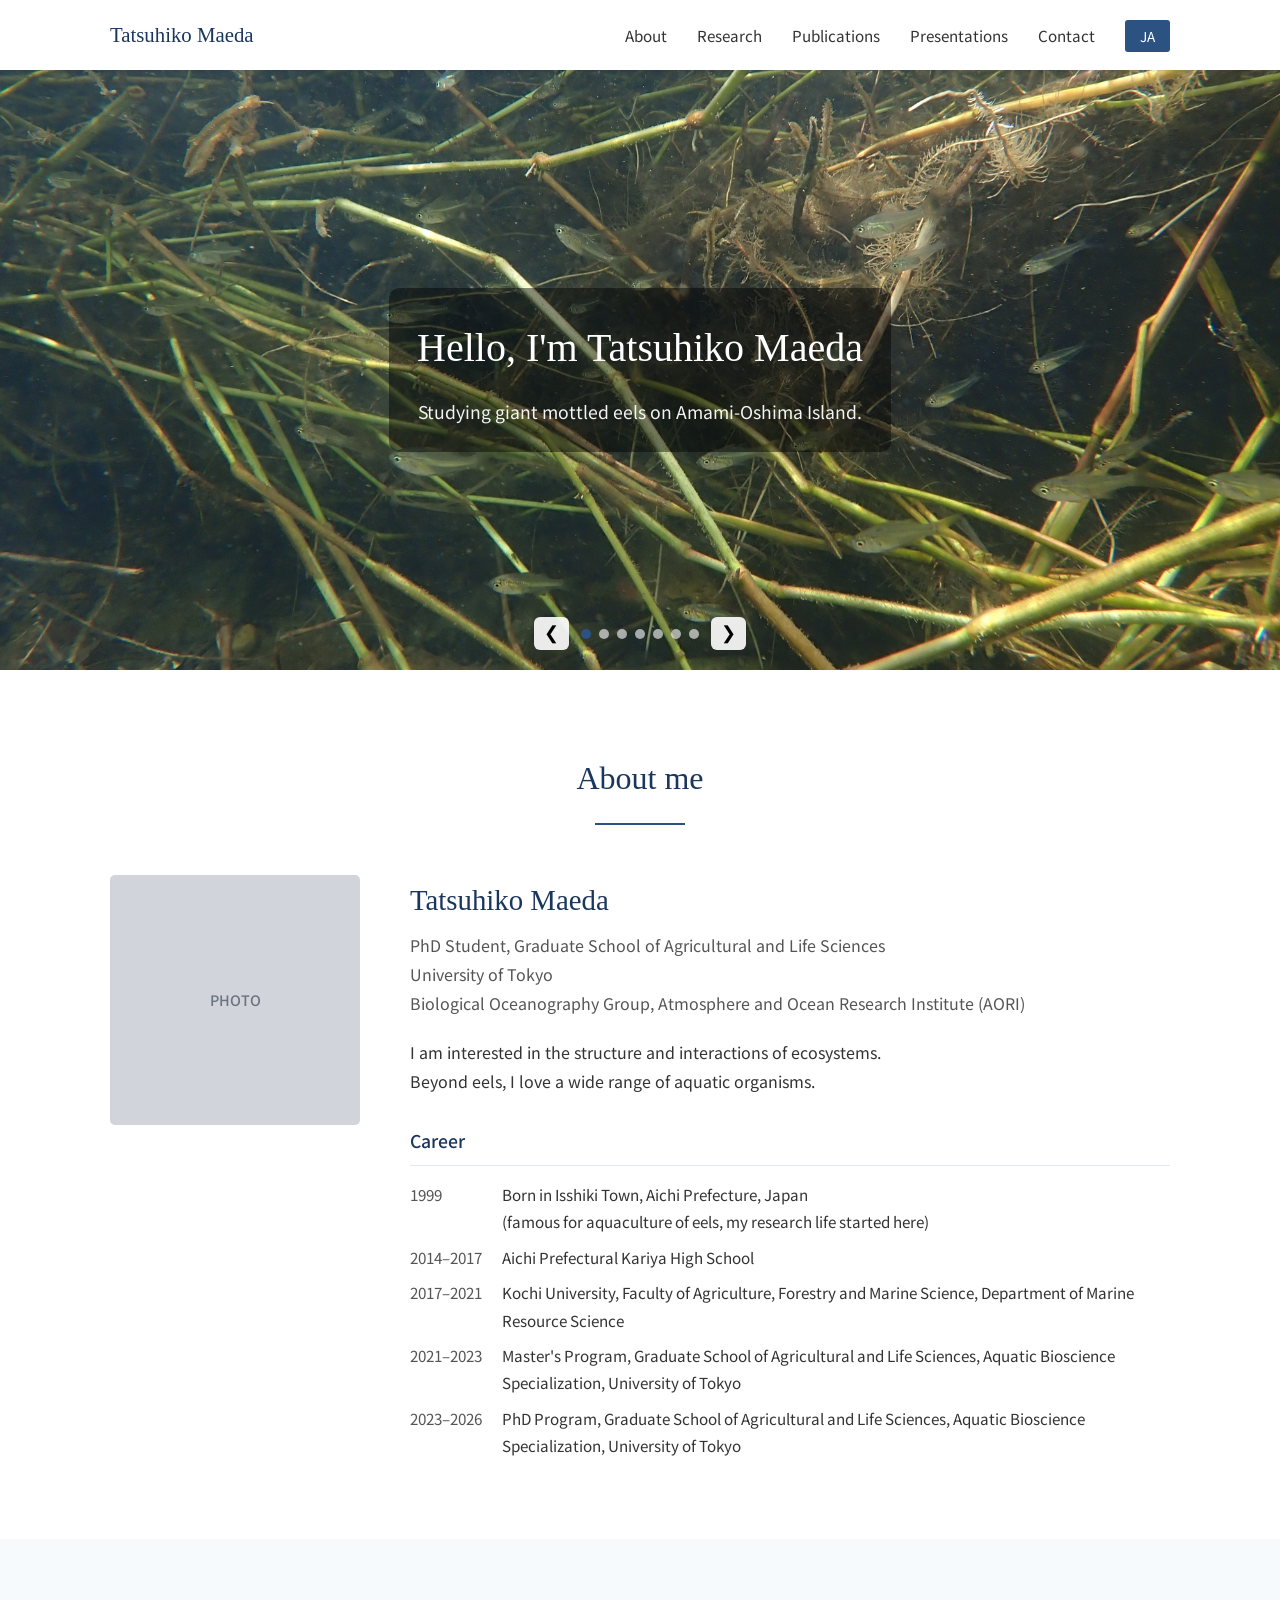
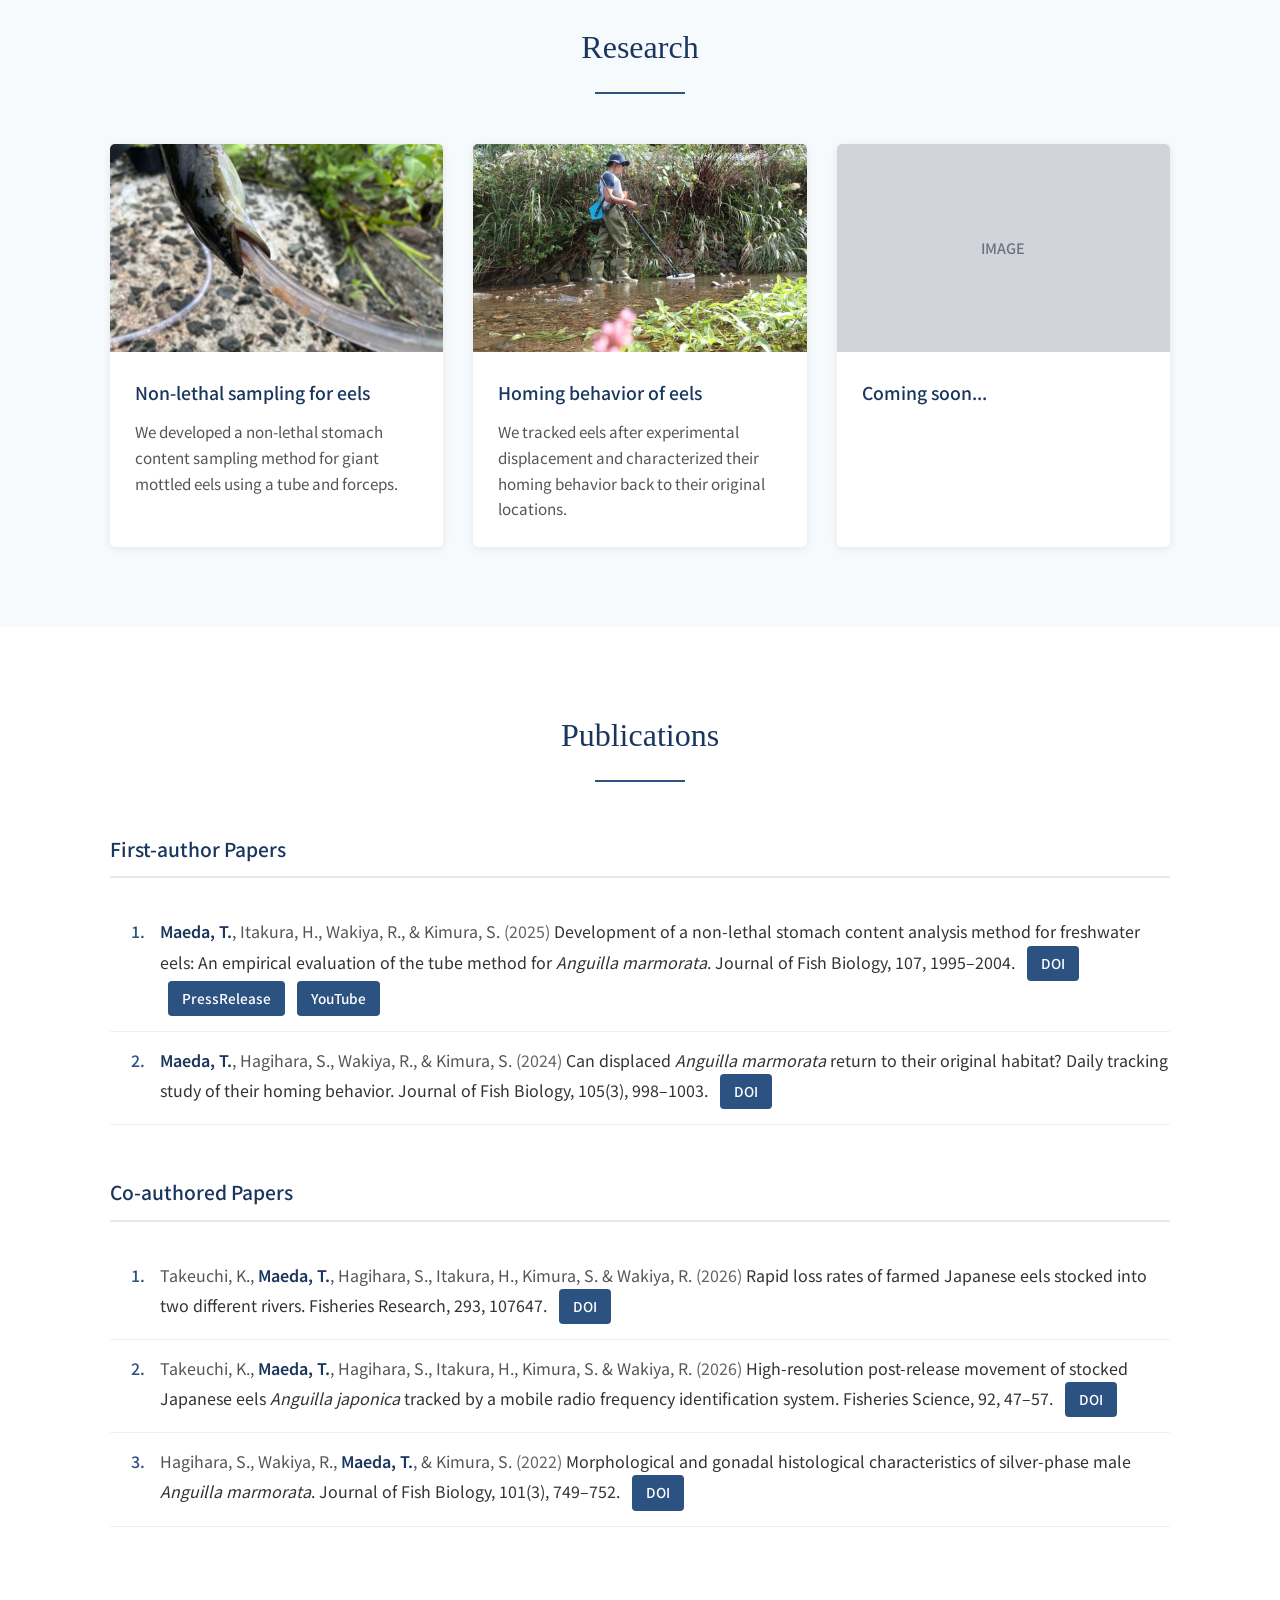
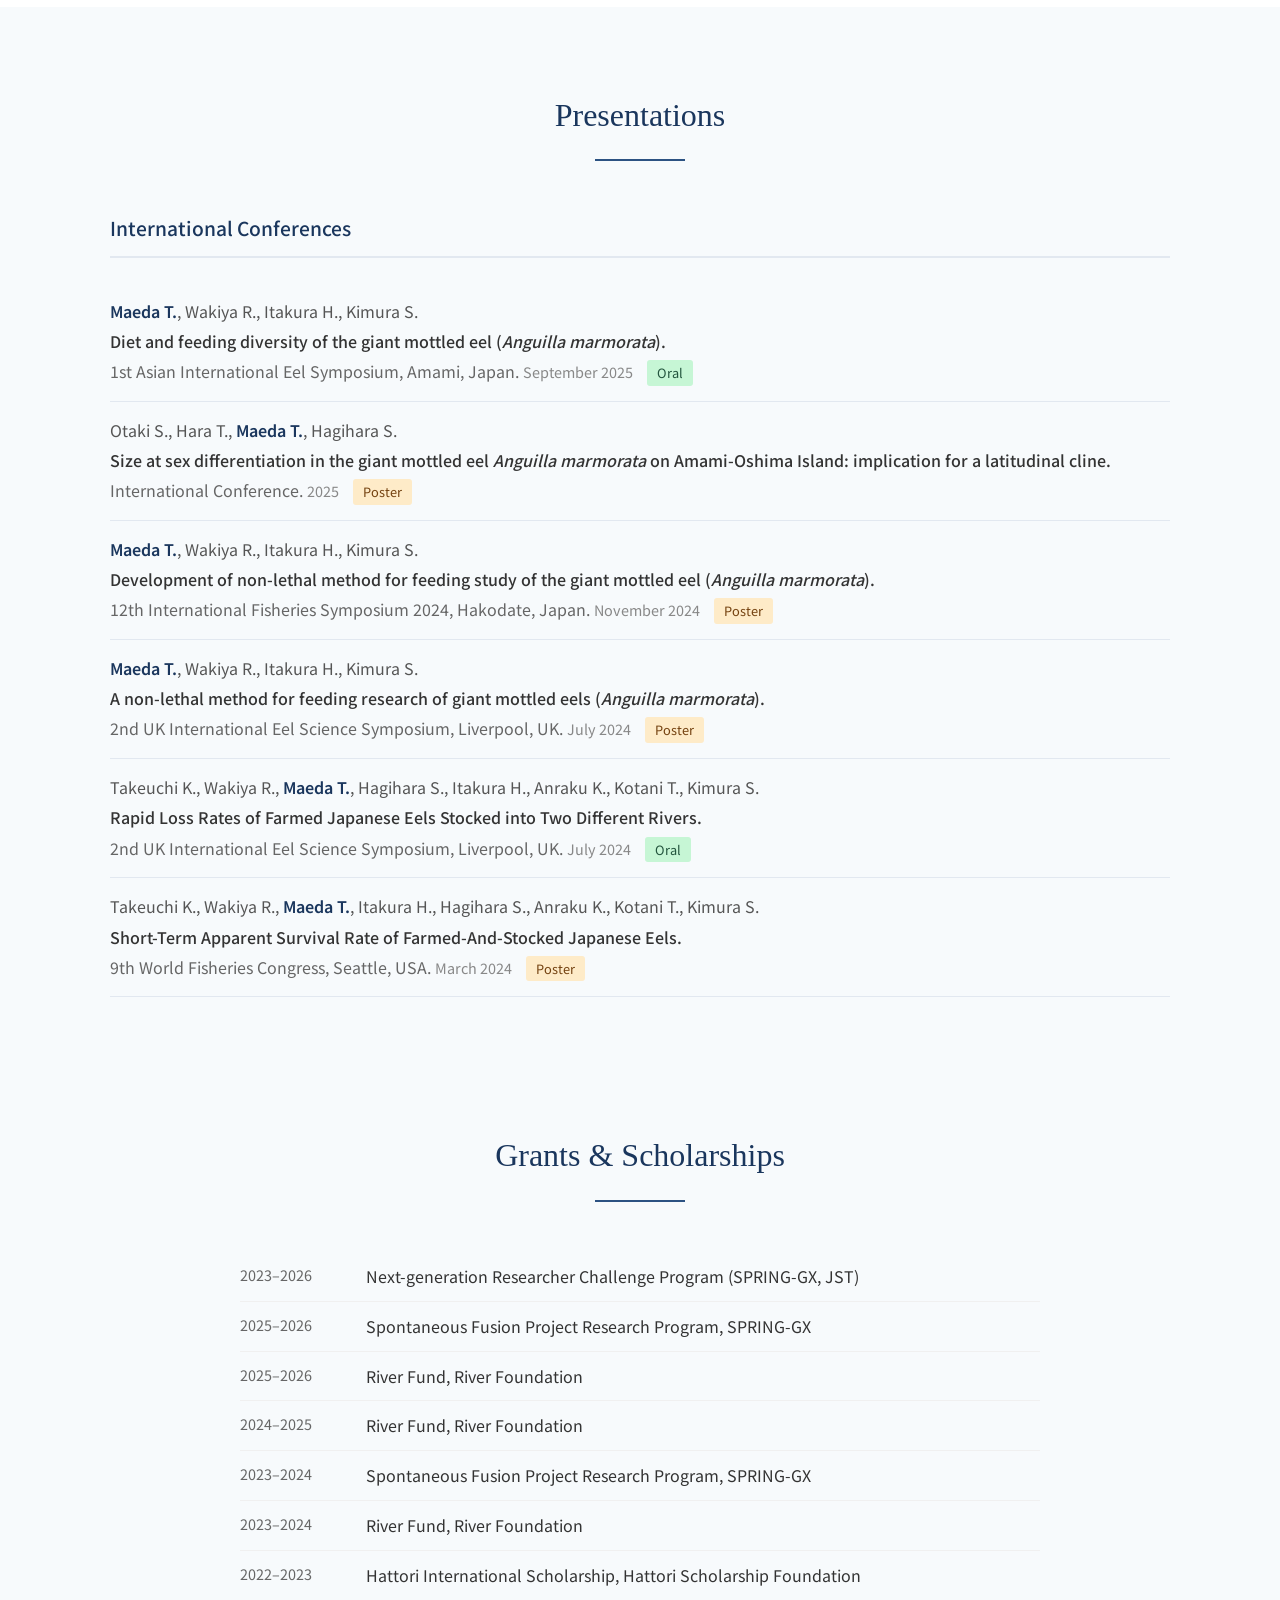
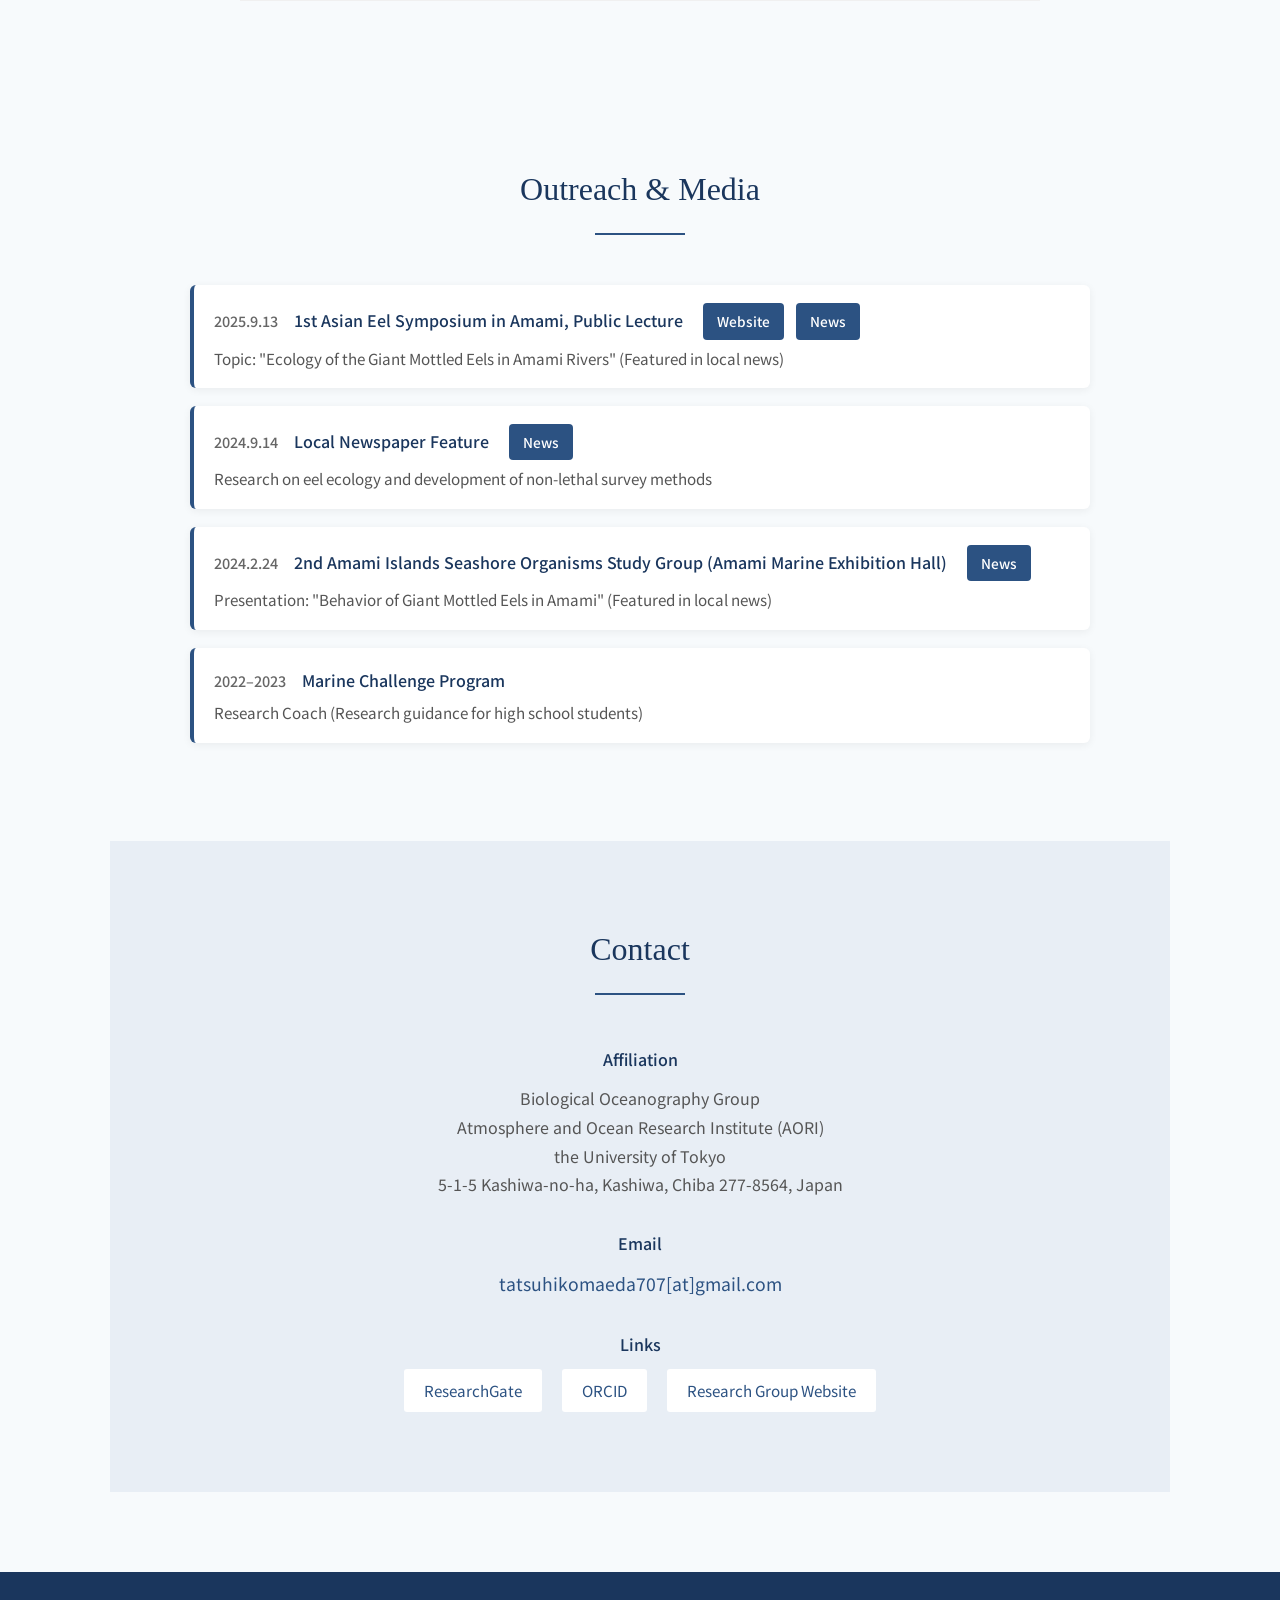
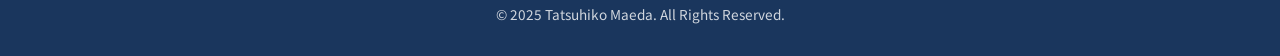
==== commit b30f1a45: "youtube" ====
--- a/en/index.html
+++ b/en/index.html
@@ -191,7 +191,9 @@
               <span class="pub-title">Development of a non-lethal stomach content analysis method for freshwater eels: An empirical evaluation of the tube method for <i>Anguilla marmorata</i>.</span>
               <span class="pub-journal">Journal of Fish Biology, 107, 1995–2004.</span>
               <a href="https://doi.org/10.1111/jfb.70198" class="pub-link" target="_blank" rel="noopener">DOI</a>
+              <br>
               <a href="https://www.aori.u-tokyo.ac.jp/research/news/2026/20260204.html" class="pub-link" target="_blank" rel="noopener">PressRelease</a>
+              <a href="https://youtu.be/oZfOUiVIDHQ" class="pub-link" target="_blank" rel="noopener">YouTube</a>
             </li>
             <li id="pub-homing" class="publication-item">
               <span class="pub-authors"><span class="author-me">Maeda, T.</span>, Hagihara, S., Wakiya, R., & Kimura, S.</span>
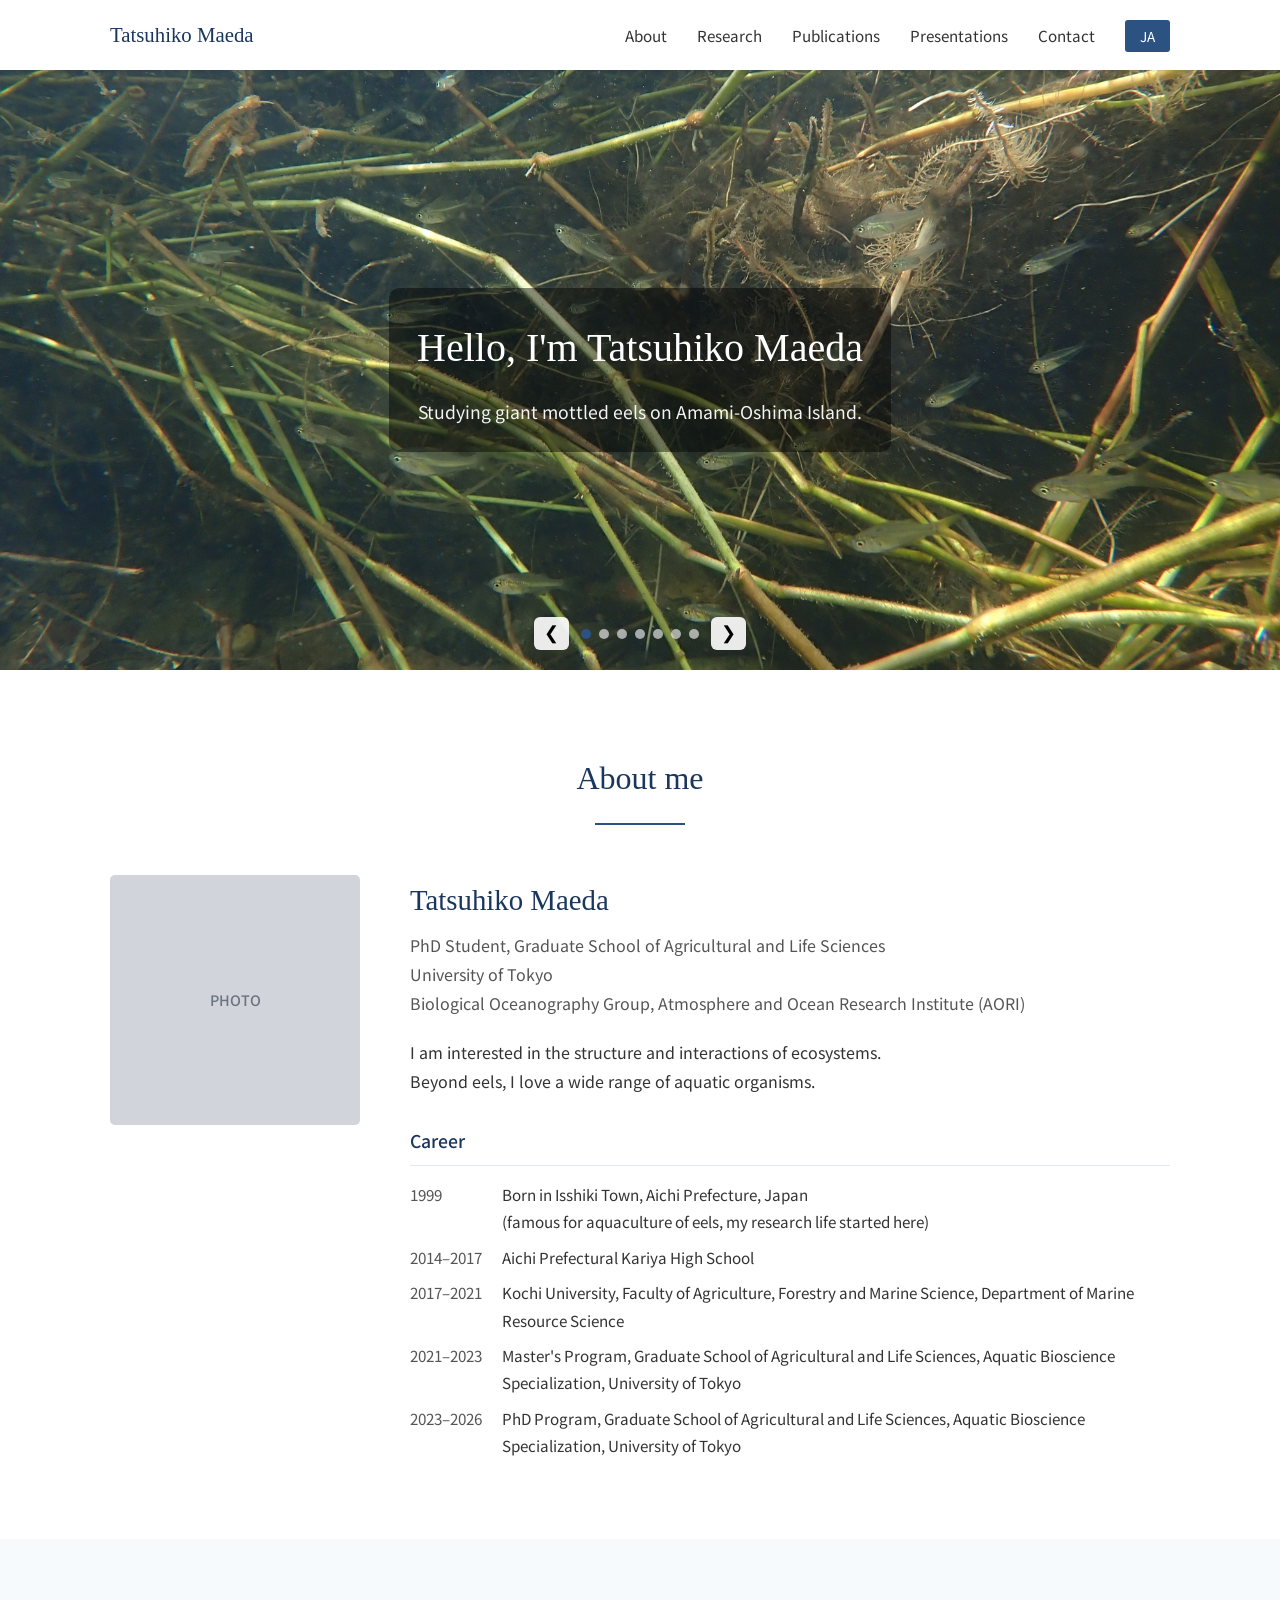
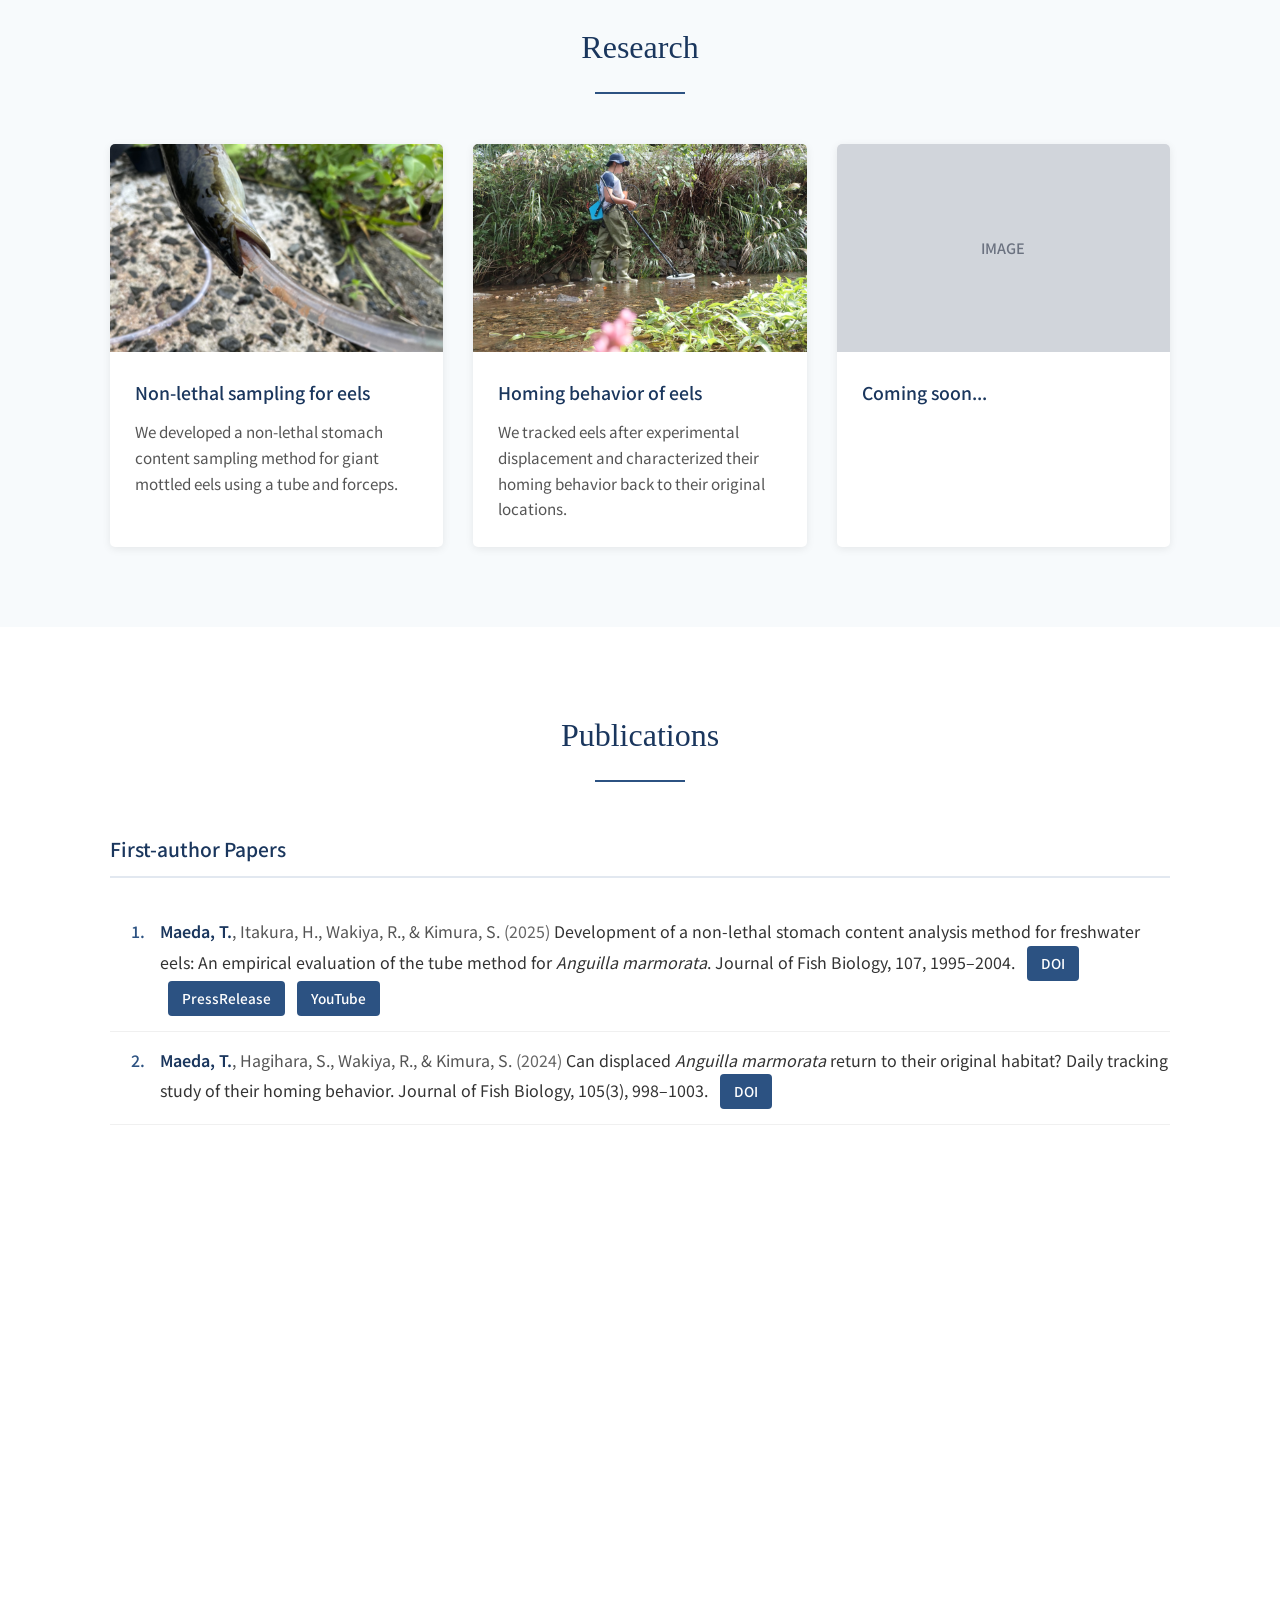
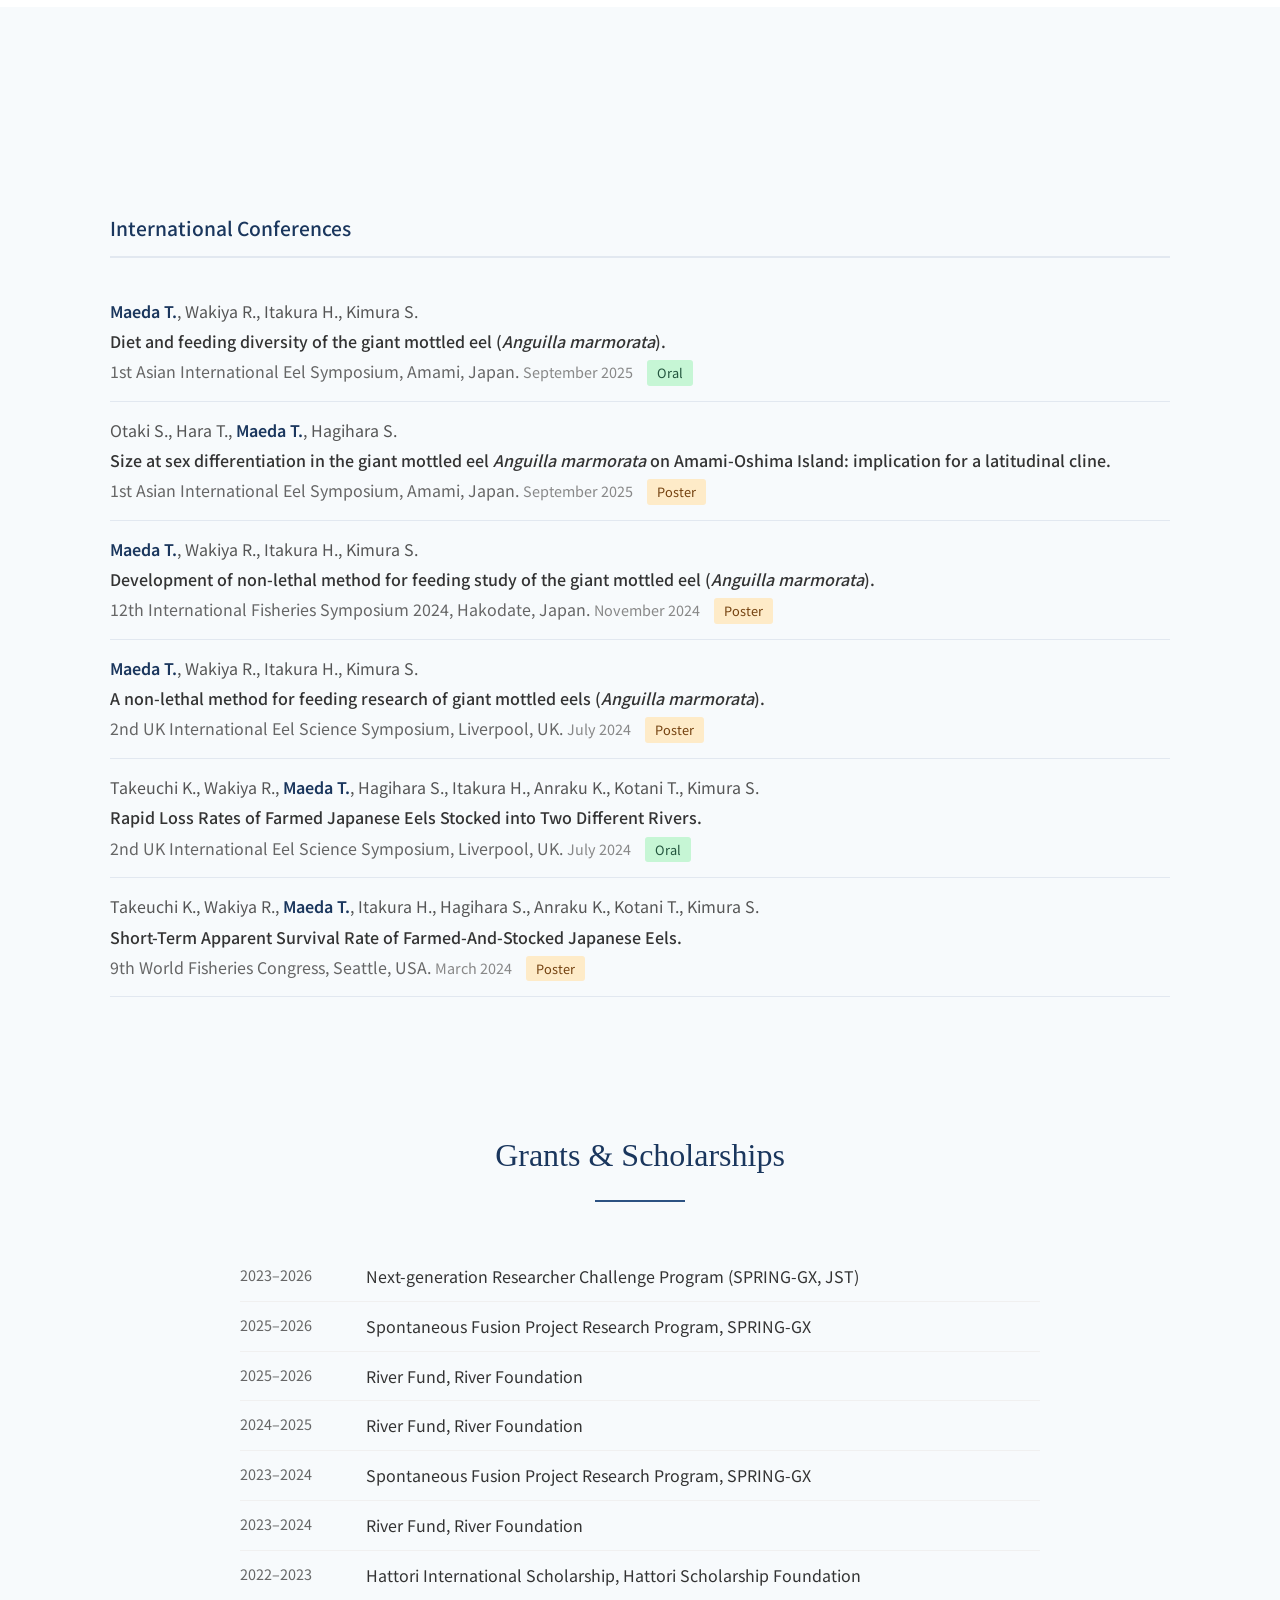
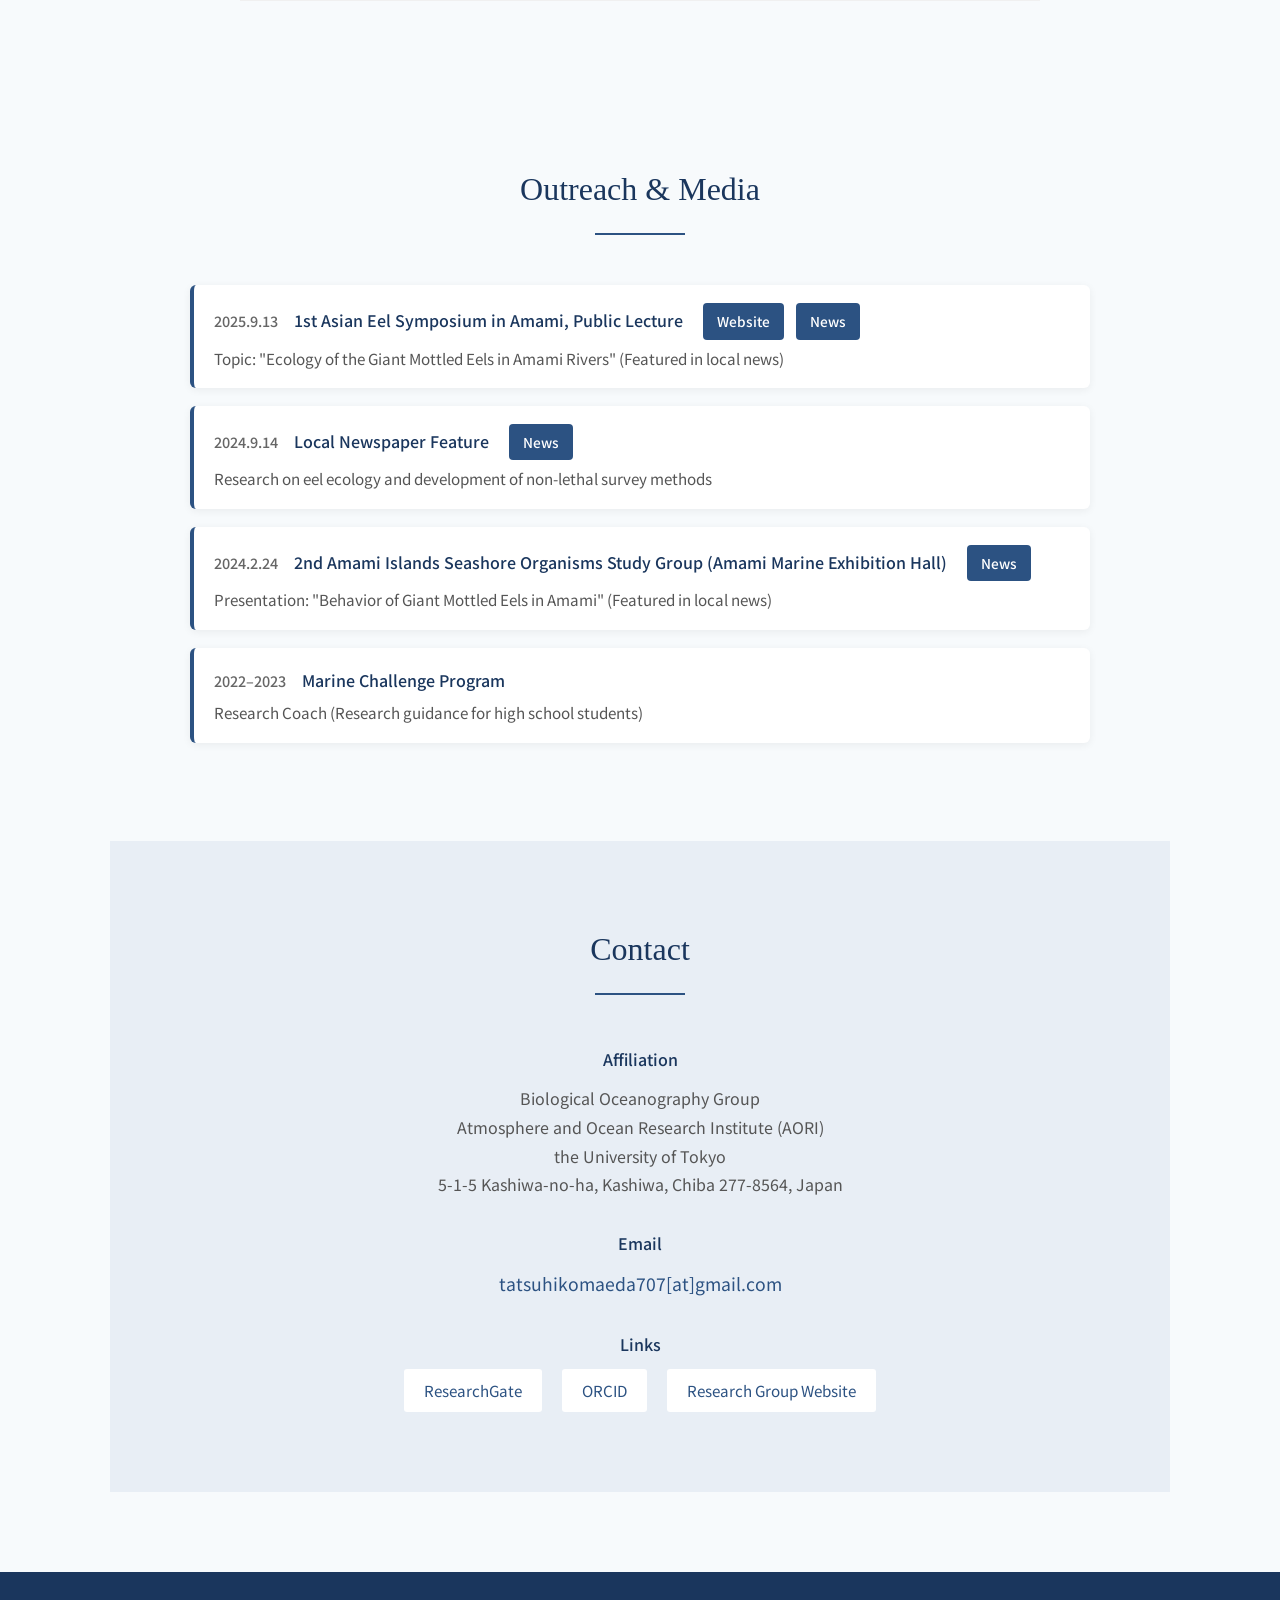
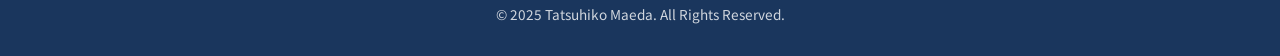
==== commit de44d46e: "otaki" ====
--- a/en/index.html
+++ b/en/index.html
@@ -254,8 +254,8 @@
             <li class="presentation-item">
               <span class="pres-authors">Otaki S., Hara T., <span class="author-me">Maeda T.</span>, Hagihara S.</span>
               <span class="pres-title">Size at sex differentiation in the giant mottled eel <i>Anguilla marmorata</i> on Amami-Oshima Island: implication for a latitudinal cline.</span>
-              <span class="pres-venue">International Conference.</span>
-              <span class="pres-date">2025</span>
+              <span class="pres-venue">1st Asian International Eel Symposium, Amami, Japan.</span>
+              <span class="pres-date">September 2025</span>
               <span class="pres-type poster">Poster</span>
             </li>
             <li class="presentation-item">
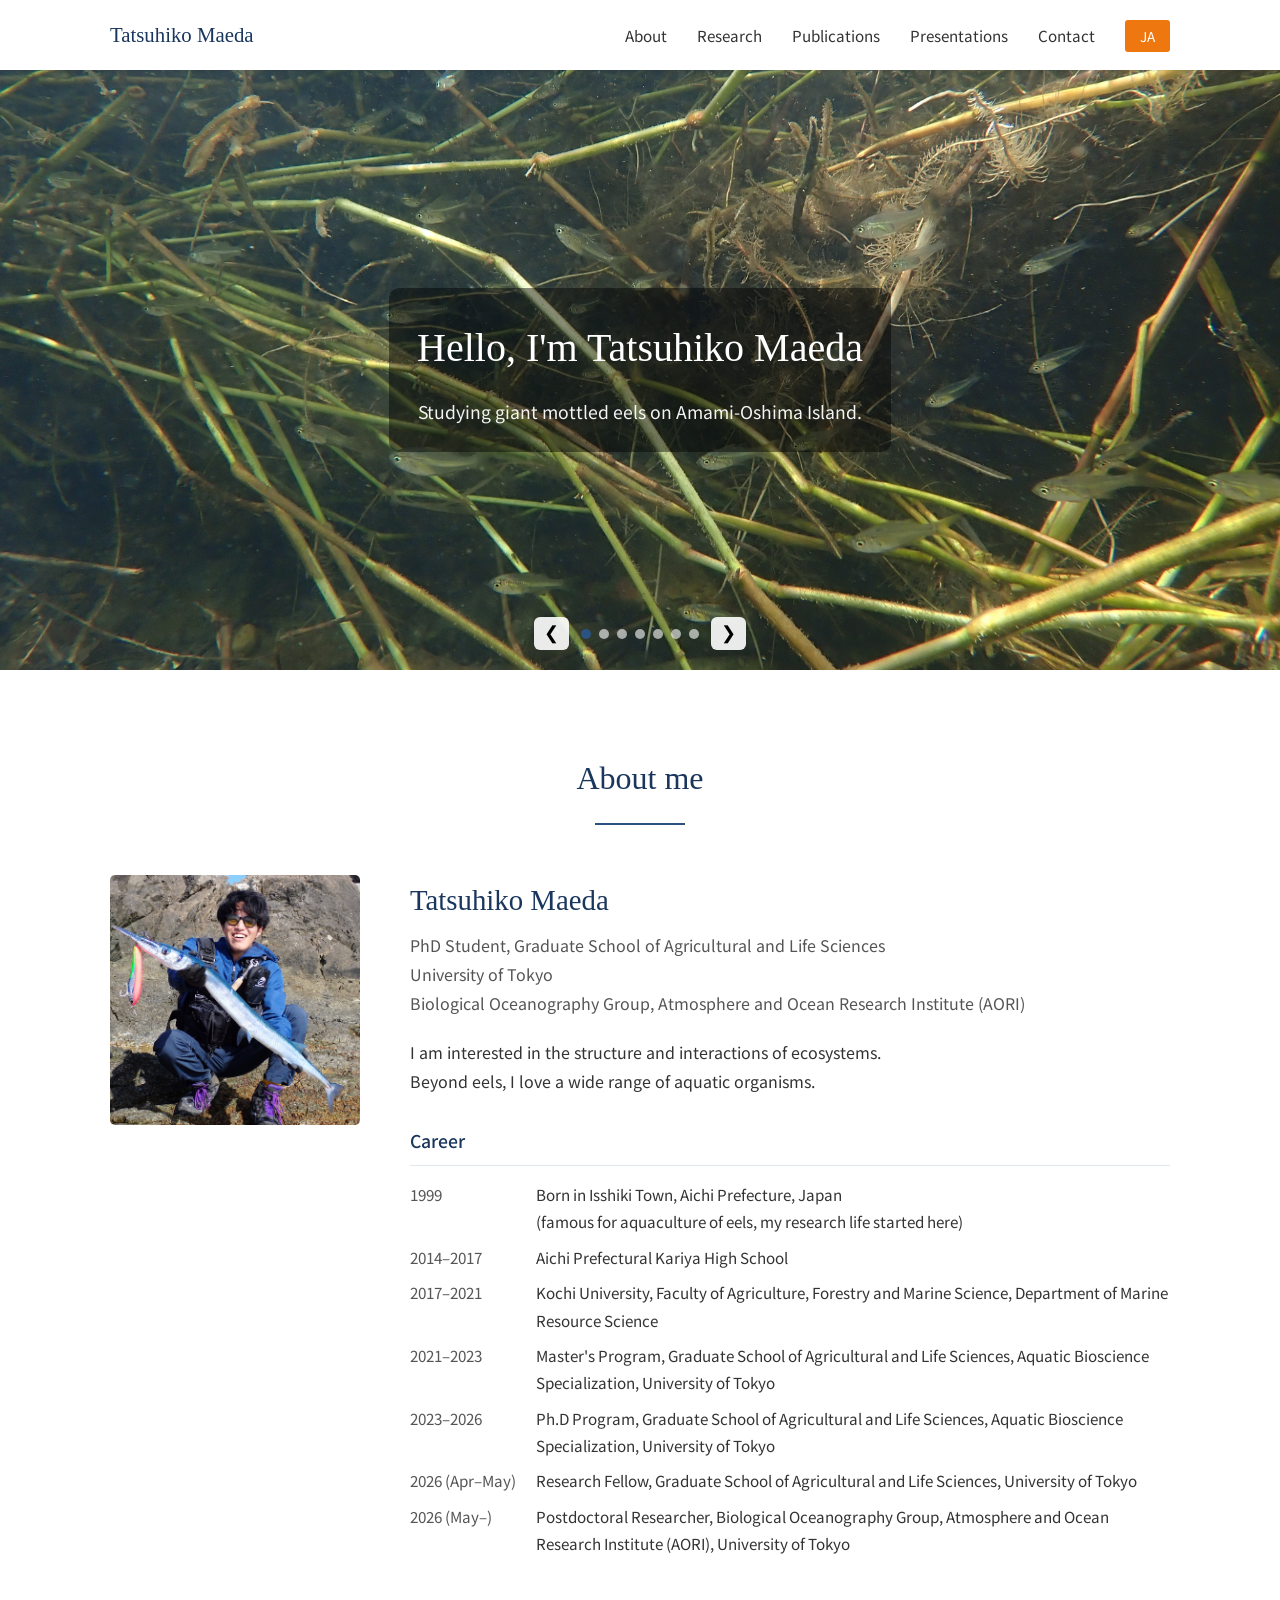
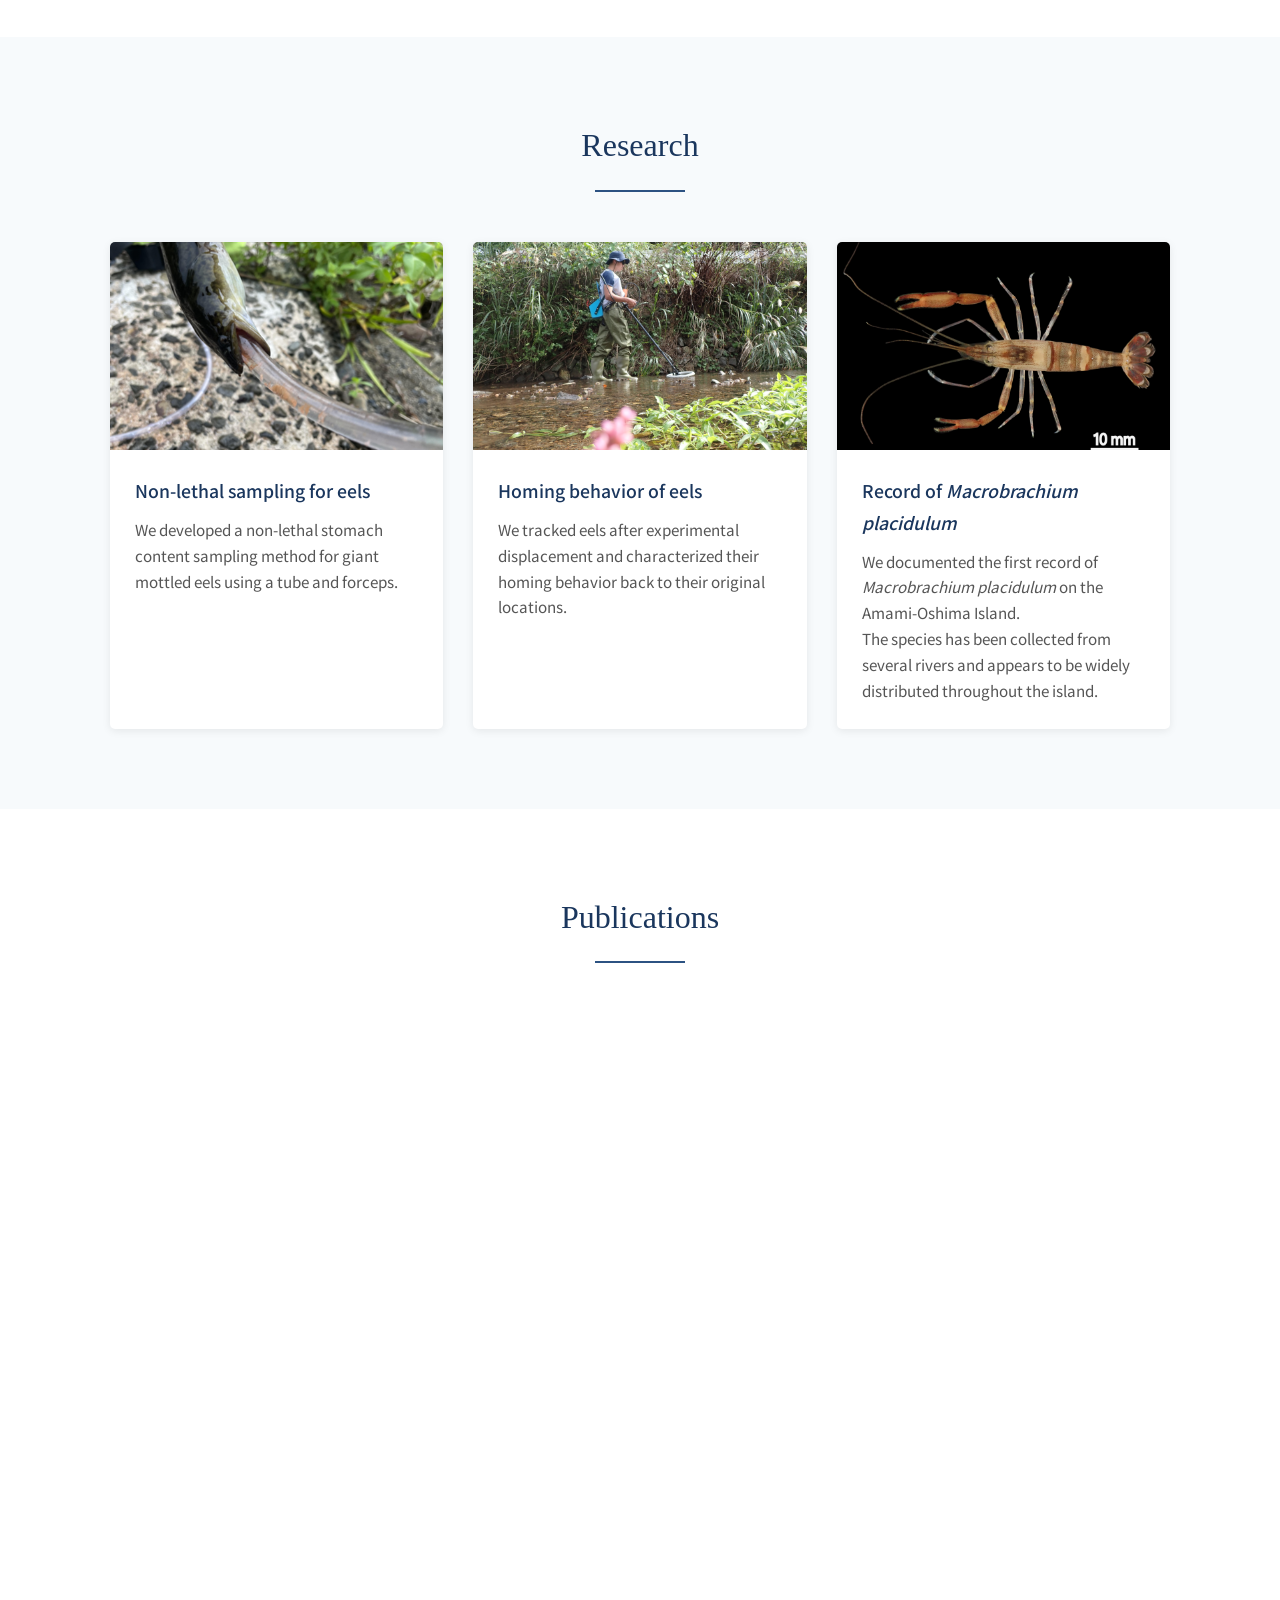
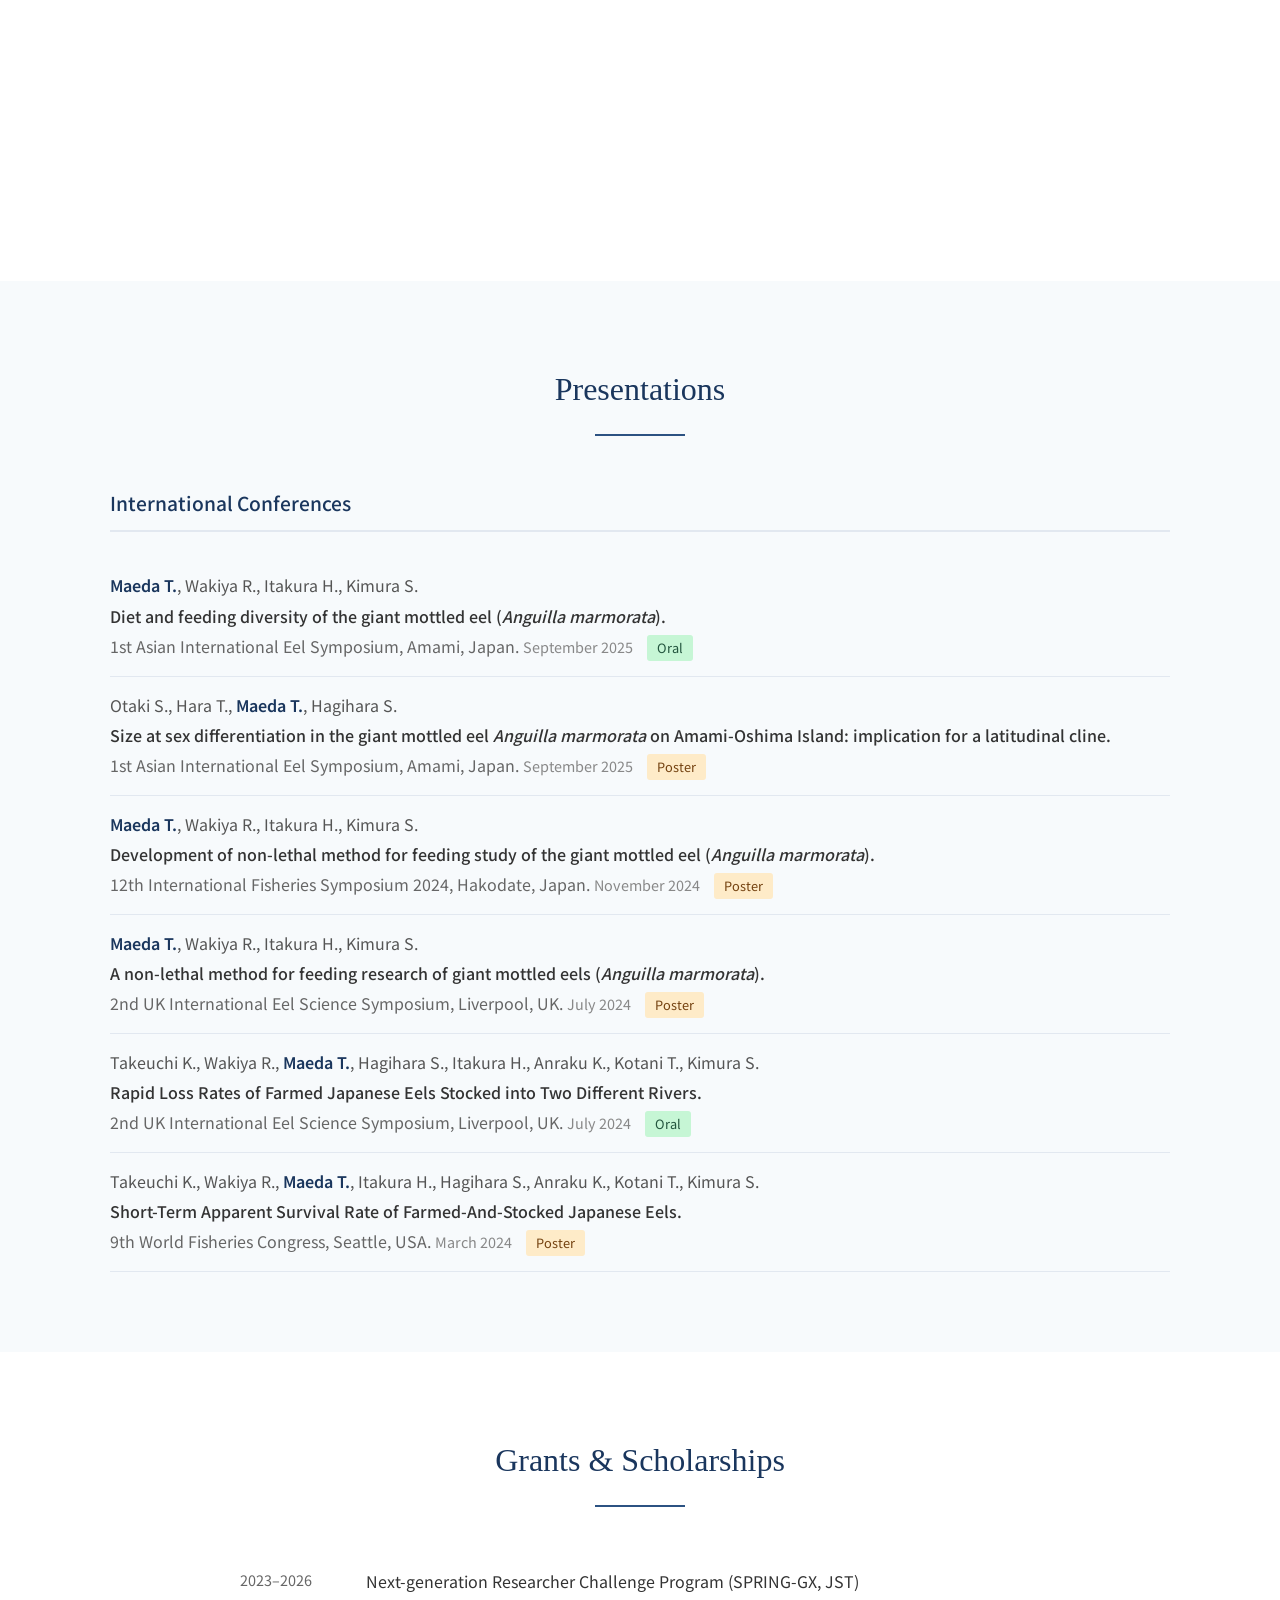
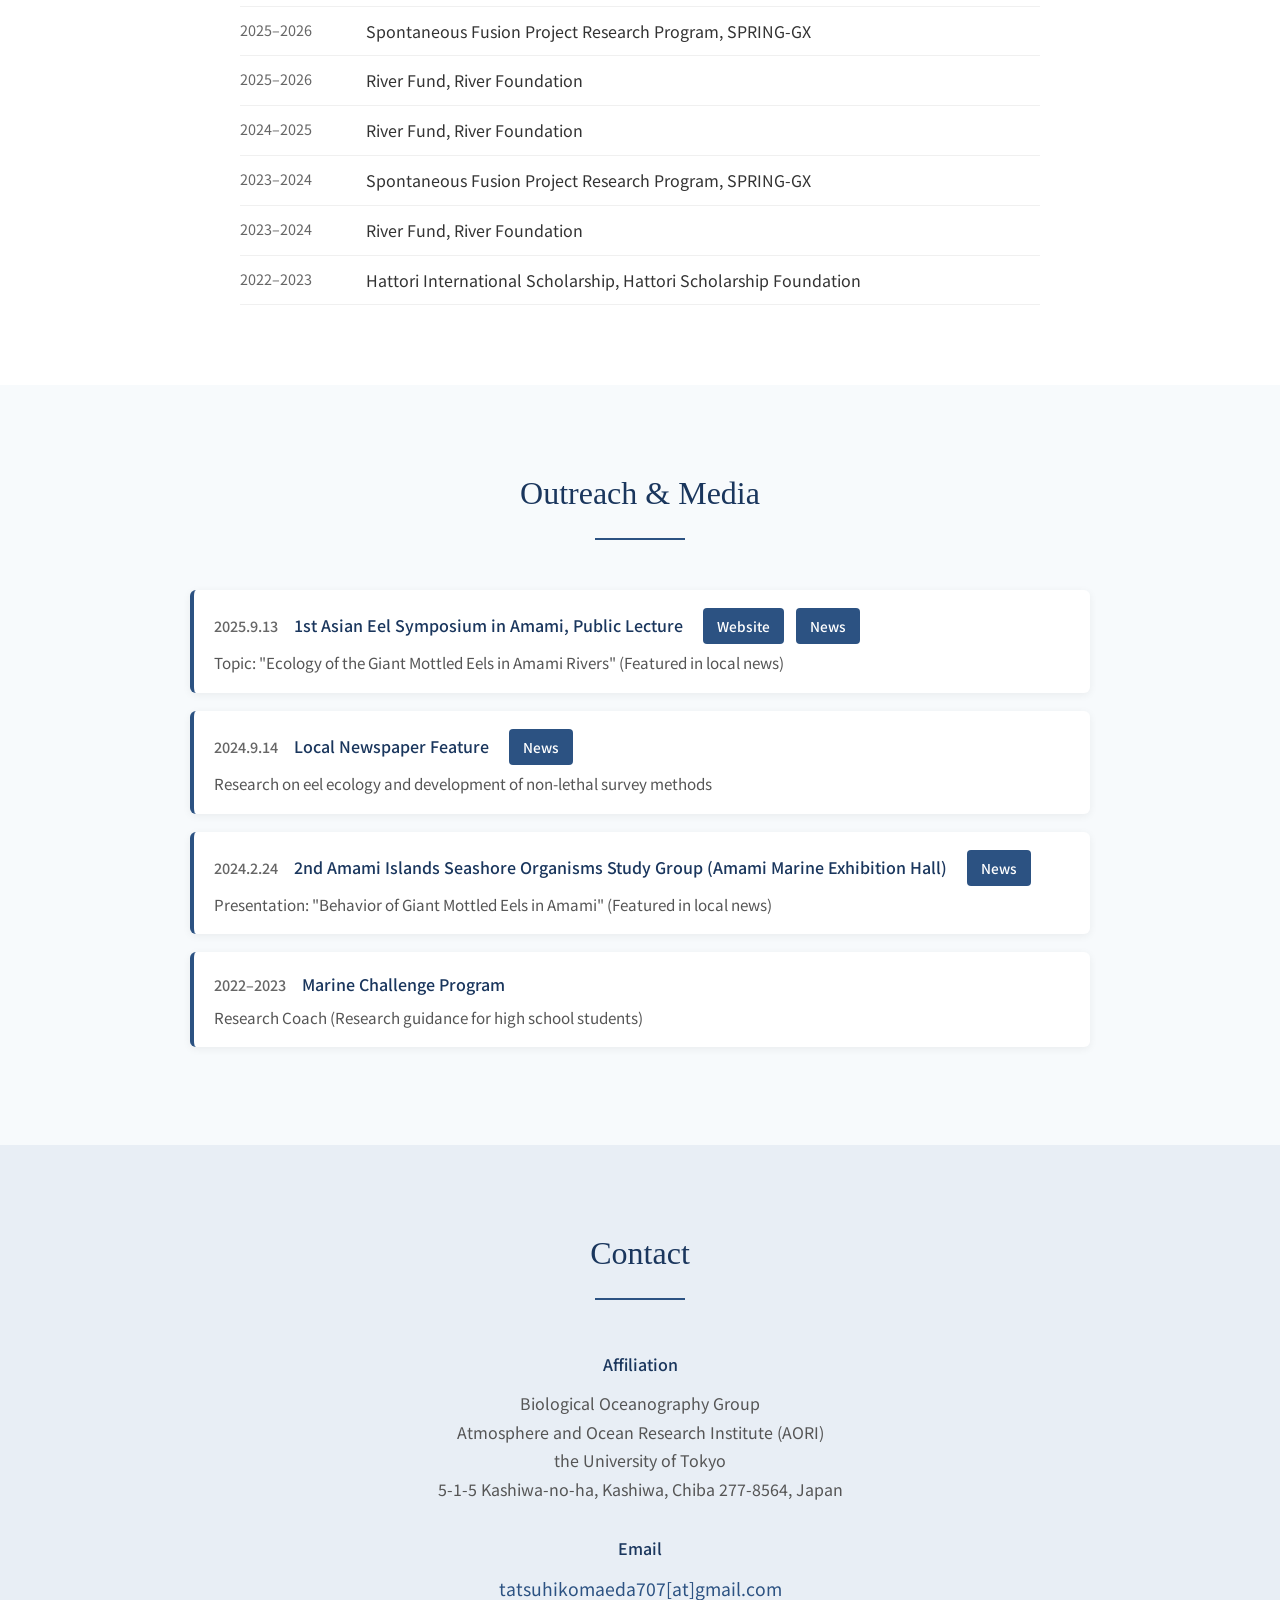
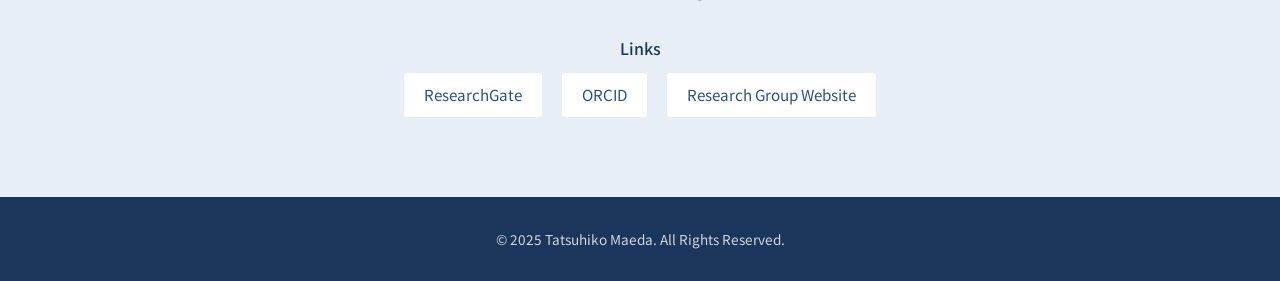
==== commit 776650c8: "macro" ====
--- a/en/index.html
+++ b/en/index.html
@@ -7,8 +7,8 @@
   <!-- Page title -->
   <title>Tatsuhiko Maeda</title>
   <!-- Favicon -->
- <link rel="icon" href="image/favicon_close.png" type="image/png">
- <link rel="apple-touch-icon" href="image/favicon_close.png">
+ <link rel="icon" href="../image/favicon_close.png" type="image/png">
+ <link rel="apple-touch-icon" href="../image/favicon_close.png">
   <!-- External CSS file -->
   <link rel="stylesheet" href="../style.css">
   <!-- Google Fonts -->
@@ -92,7 +92,7 @@
         <div class="about-content fade-in">
           <!-- Profile image area -->
           <div class="about-image">
-            <div class="image-placeholder">PHOTO</div>
+            <img src="../image/profile.png" alt="Profile Photo">
           </div>
           
           <!-- Profile text area -->
@@ -121,7 +121,11 @@
               <dt>2021–2023</dt>
               <dd>Master's Program, Graduate School of Agricultural and Life Sciences, Aquatic Bioscience Specialization, University of Tokyo</dd>
               <dt>2023–2026</dt>
-              <dd>PhD Program, Graduate School of Agricultural and Life Sciences, Aquatic Bioscience Specialization, University of Tokyo</dd>
+              <dd>Ph.D Program, Graduate School of Agricultural and Life Sciences, Aquatic Bioscience Specialization, University of Tokyo</dd>
+              <dt>2026 (Apr–May)</dt>
+              <dd>Research Fellow, Graduate School of Agricultural and Life Sciences, University of Tokyo</dd>
+              <dt>2026 (May–)</dt>
+              <dd>Postdoctoral Researcher, Biological Oceanography Group, Atmosphere and Ocean Research Institute (AORI), University of Tokyo</dd>
             </dl>
           </div>
         </div>
@@ -163,12 +167,13 @@
           <!-- Research theme 3 -->
           <article class="research-card fade-in delay-3">
             <div class="research-image">
-              <div class="image-placeholder">IMAGE</div>
+              <img src="../image/ネッタイテナガ_revise.png" alt="Macrobrachium placidulum record">
             </div>
             <div class="research-body">
-              <h3 class="research-title">Coming soon...</h3>
+              <h3 class="research-title">Record of <i>Macrobrachium placidulum</i></h3>
               <p class="research-description">
-                
+                We documented the first record of <i>Macrobrachium placidulum</i> on the Amami-Oshima Island.<br>
+                The species has been collected from several rivers and appears to be widely distributed throughout the island.
               </p>
             </div>
           </article>
@@ -202,6 +207,13 @@
               <span class="pub-journal">Journal of Fish Biology, 105(3), 998–1003.</span>
               <a href="https://doi.org/10.1111/jfb.15824" class="pub-link" target="_blank" rel="noopener">DOI</a>
             </li>
+            <li id="macrobrachium" class="publication-item">
+              <span class="pub-authors"><span class="author-me">Maeda, T.</span>, Uchiwa, K., & Fuke, Y.</span>
+              <span class="pub-year">(in press, in Japanese)</span>
+              <span class="pub-title">First record of <i>Macrobrachium placidulum</i> on Amami-Oshima Island.</span>
+              <span class="pub-journal">Fauna Ryukyuana.</span>
+              <a href="#" class="pub-link" target="_blank" rel="noopener">Coming soon...</a>
+            </li>
           </ol>
         </div>
         
@@ -288,8 +300,8 @@
             </li>
           </ul>
         </div>
-        
-       
+      </div>
+    </section>
 
     <!-- ========== Grants & Scholarships Section ========== -->
     <section id="grants" class="section section-grants">
--- a/style.css
+++ b/style.css
@@ -169,7 +169,7 @@
 
 /* 言語切り替えボタン */
 .lang-switch a {
-  background-color: #2c5282;
+  background-color: #ee770f;
   color: #fff !important;
   padding: 6px 15px;
   border-radius: 3px;
@@ -177,7 +177,7 @@
 }
 
 .lang-switch a:hover {
-  background-color: #1a365d;
+  background-color: #ee770f;
 }
 
 .lang-switch a::after {
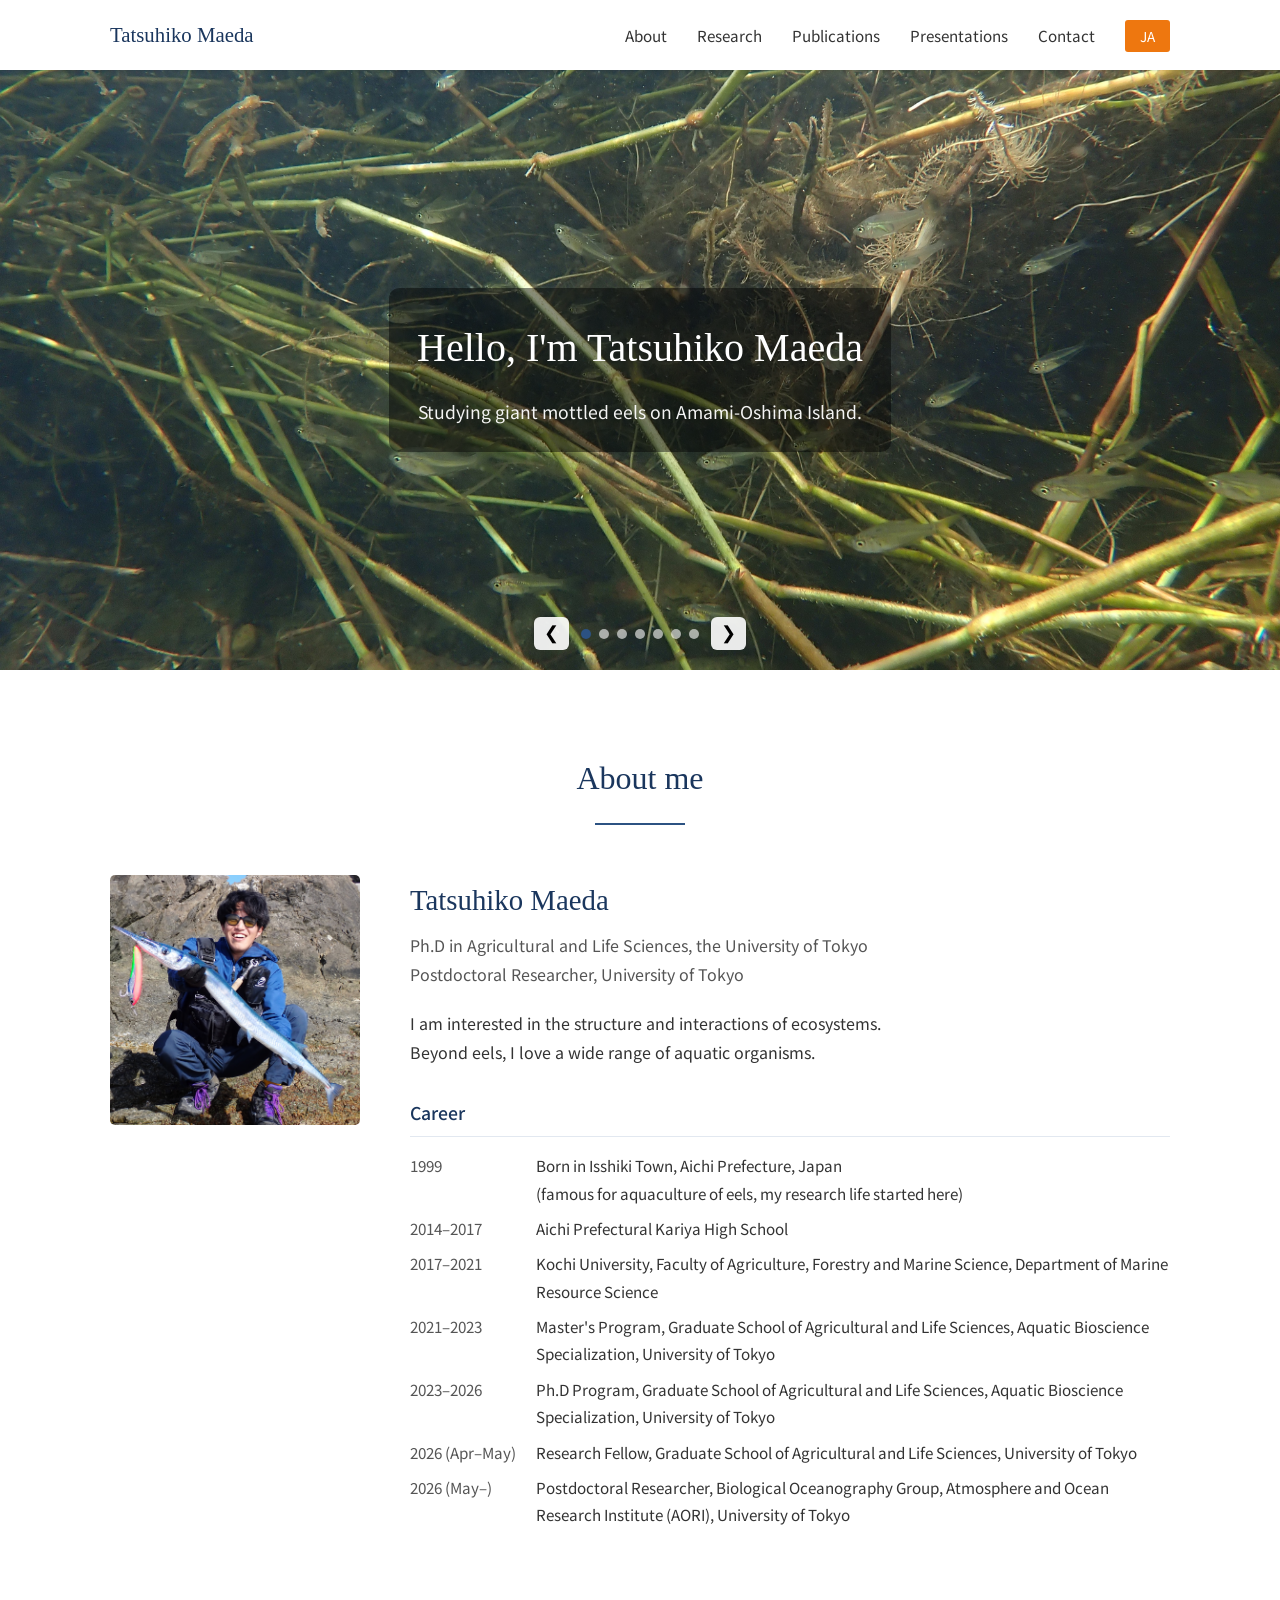
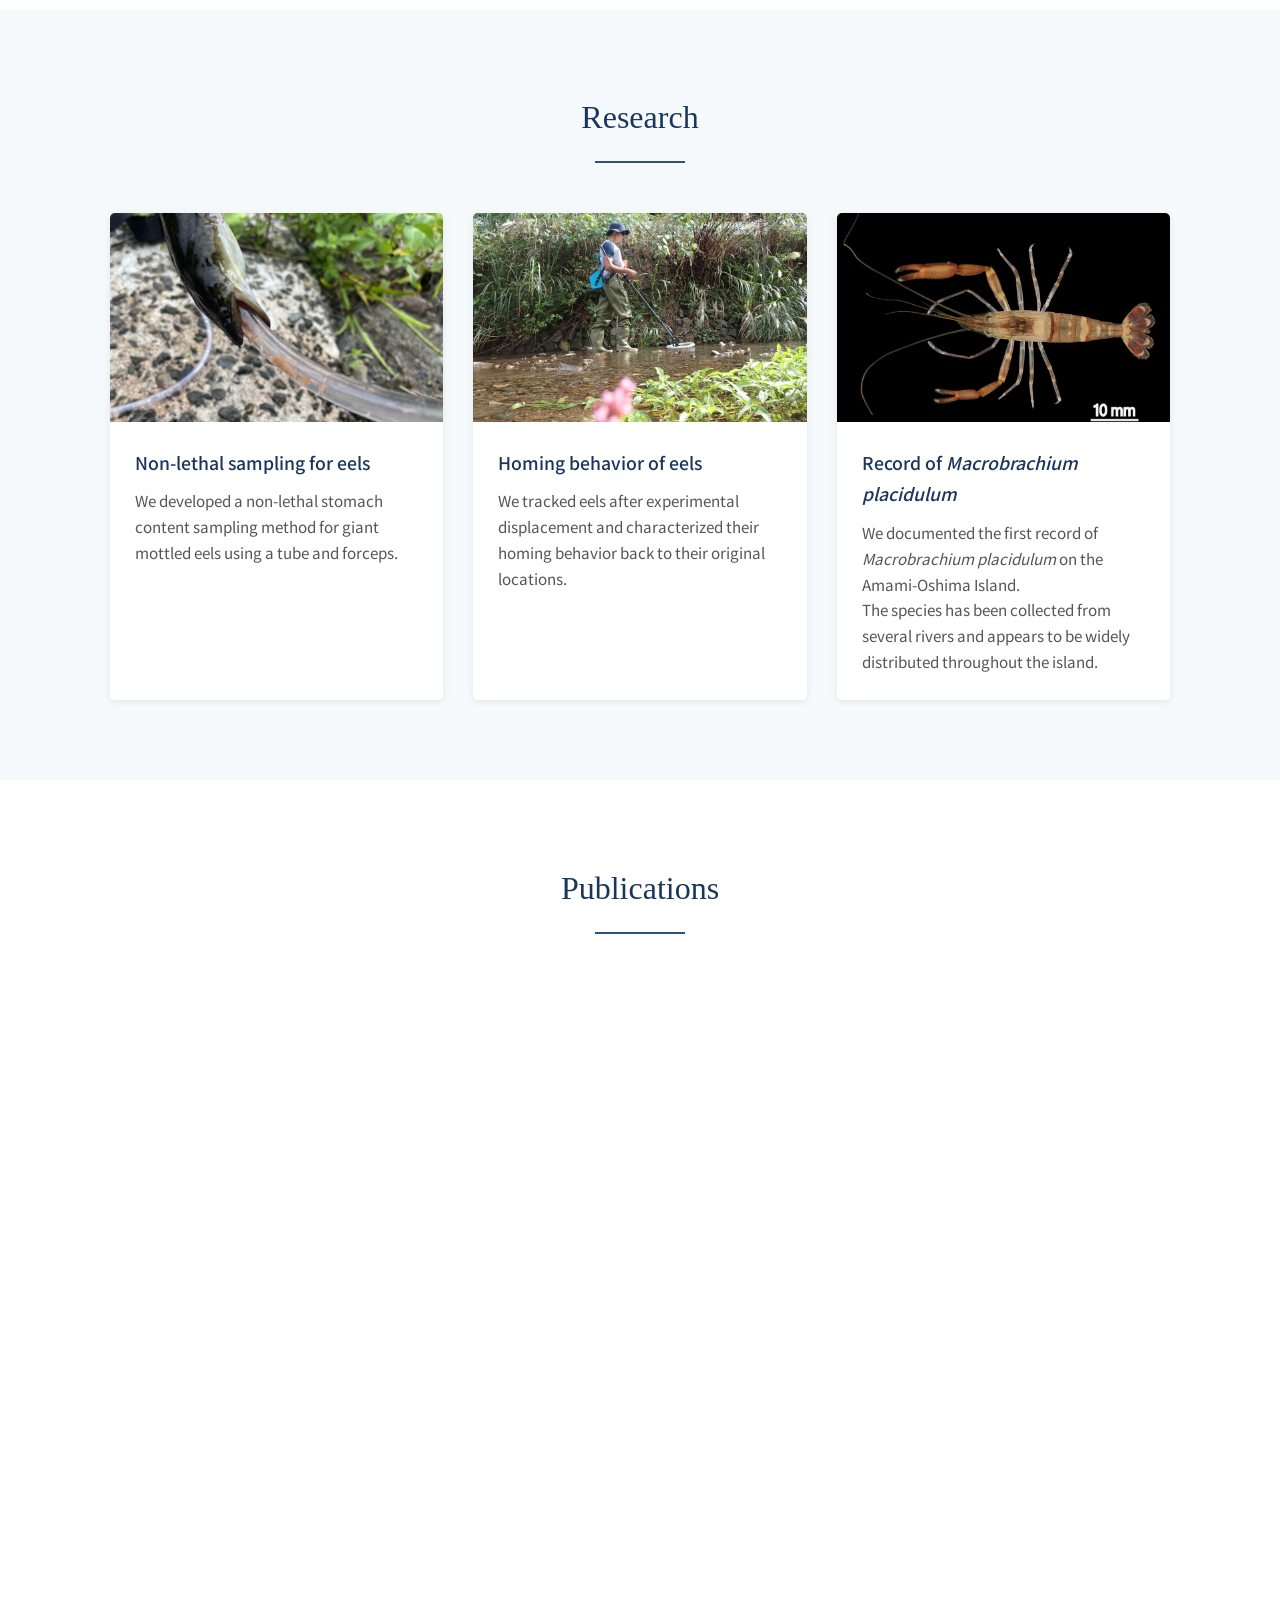
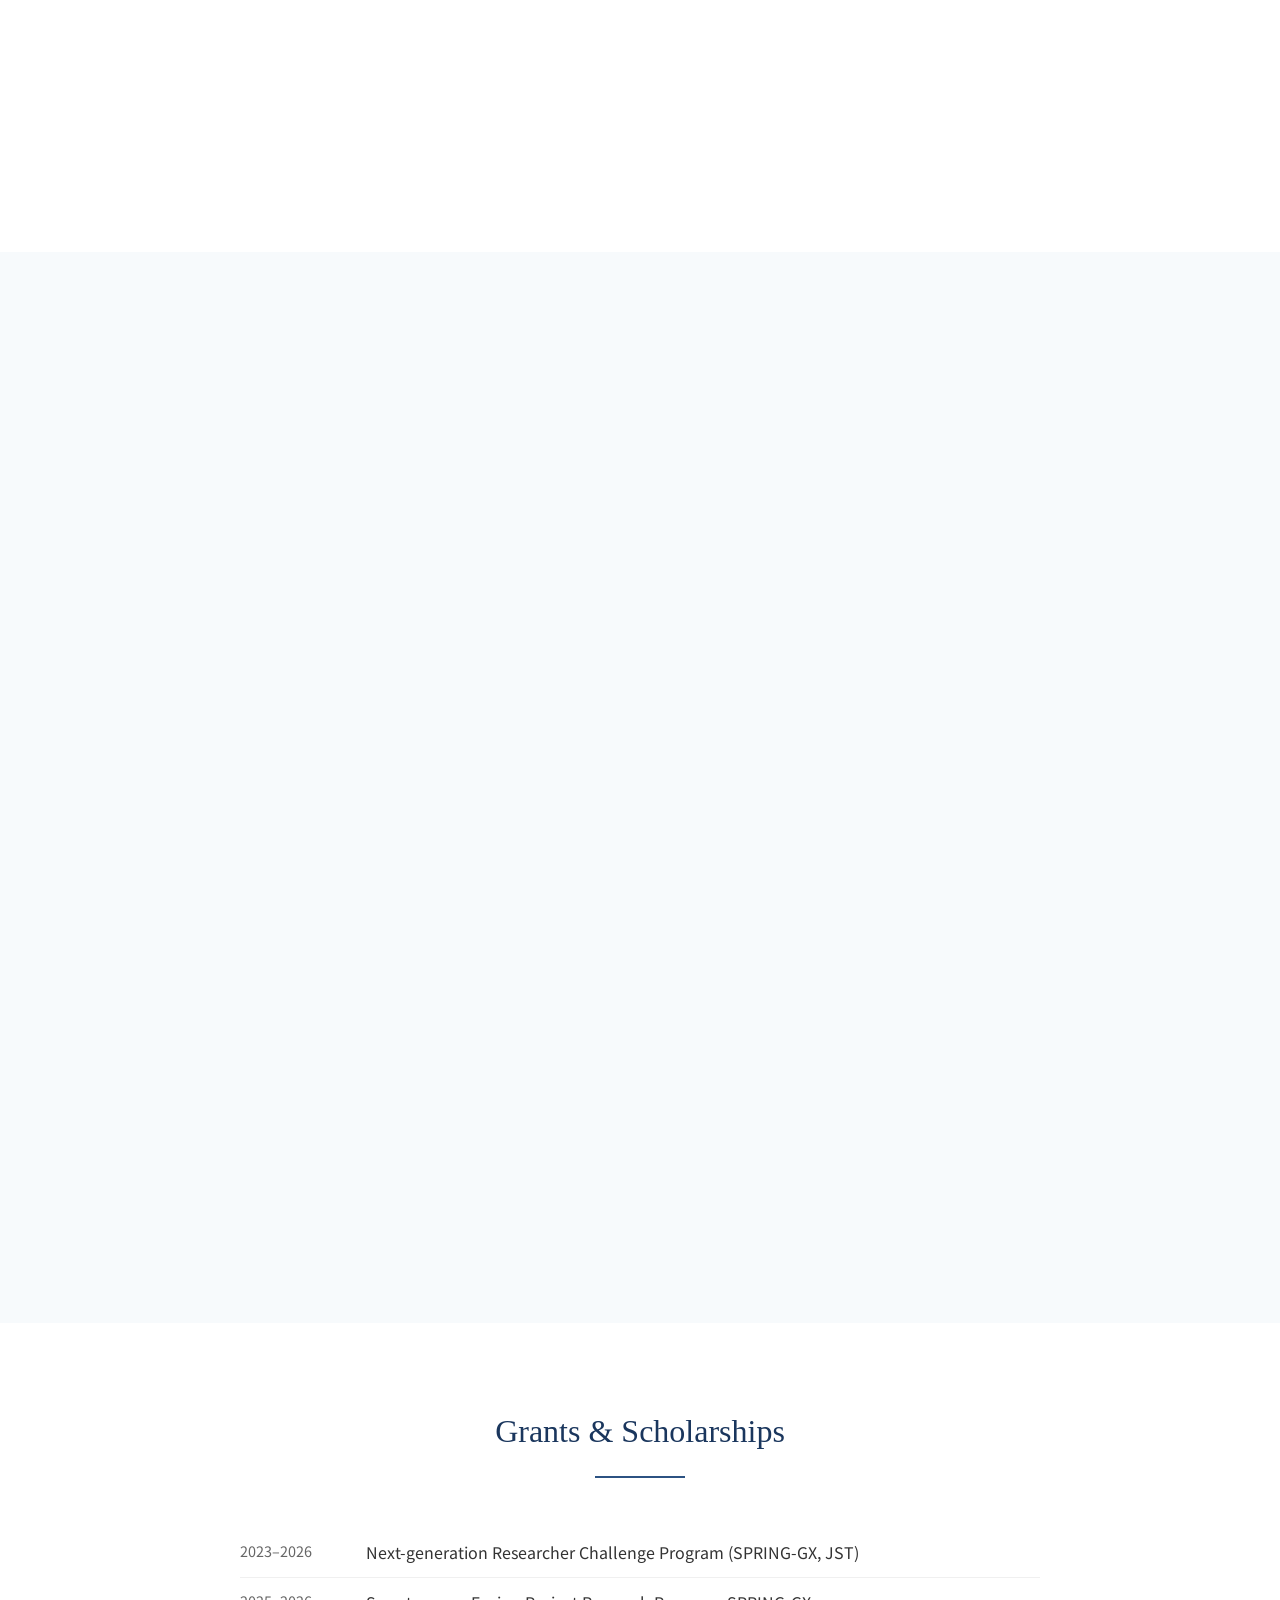
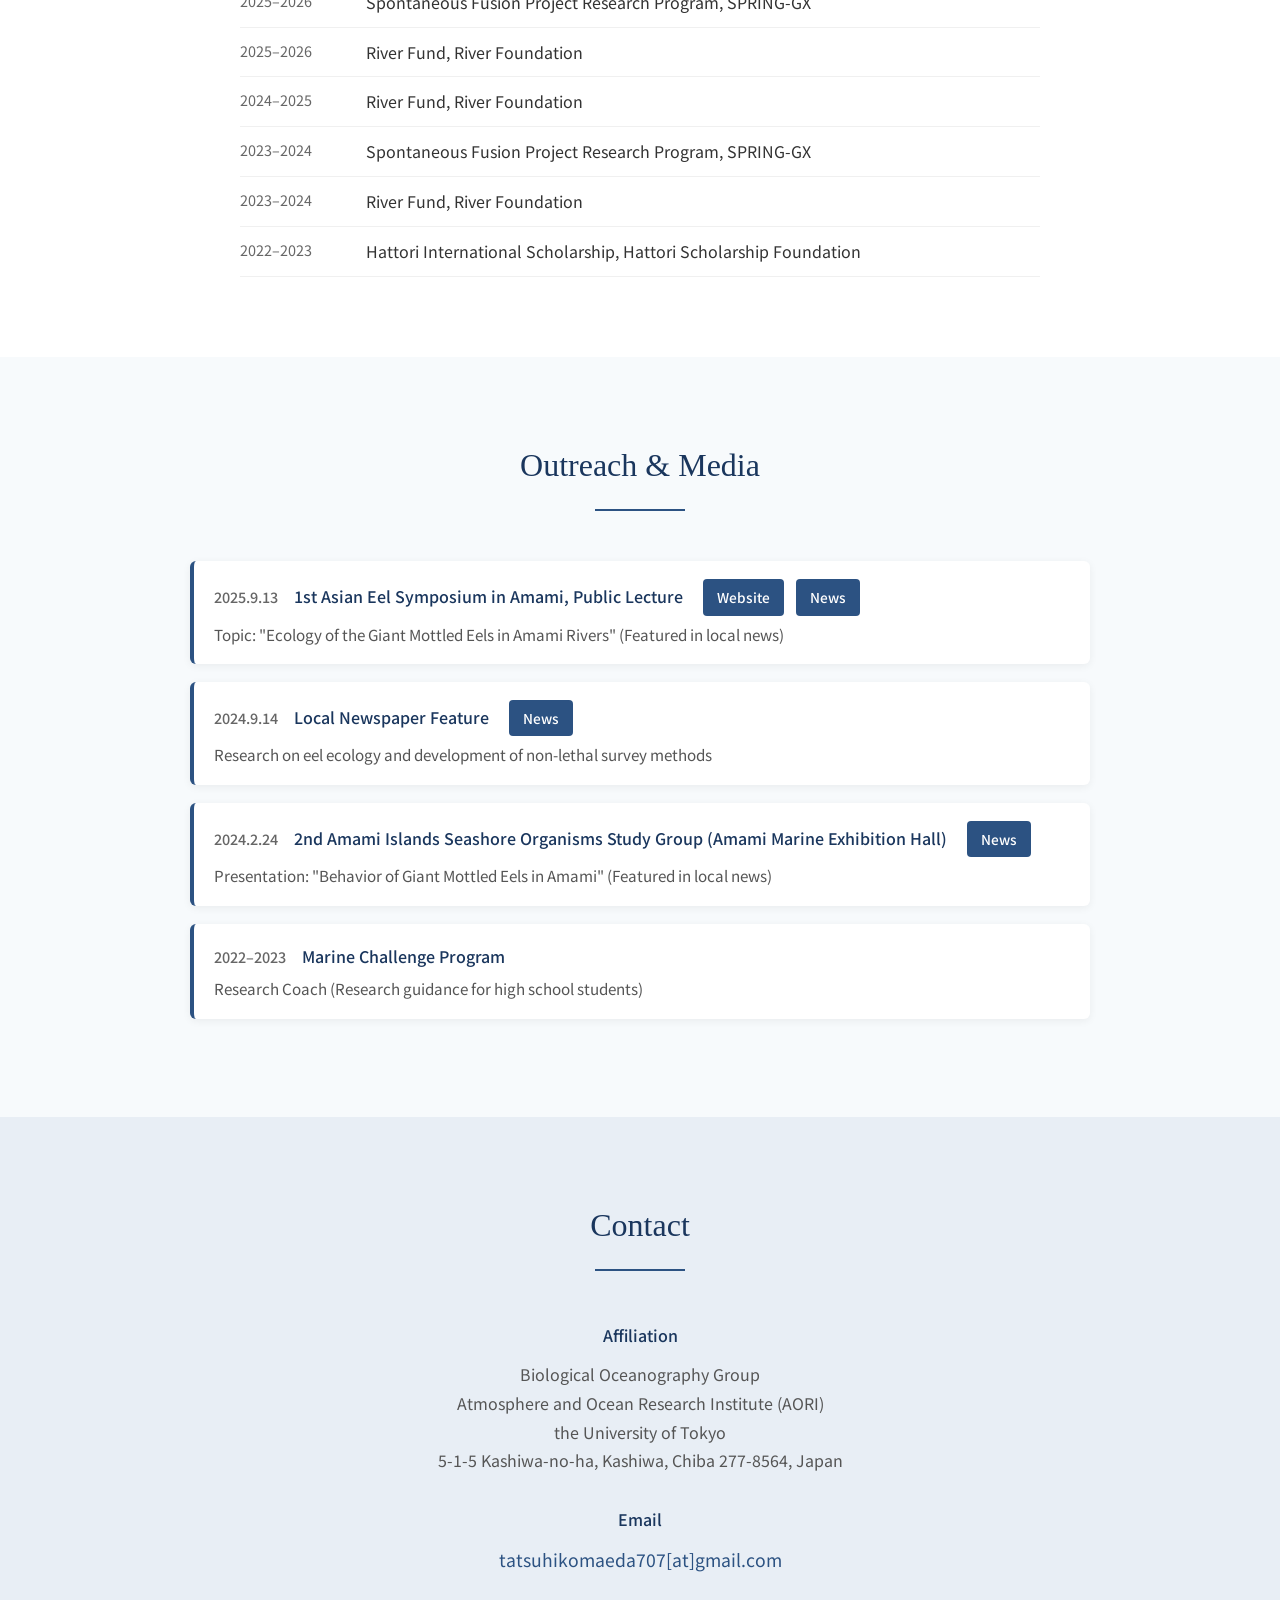
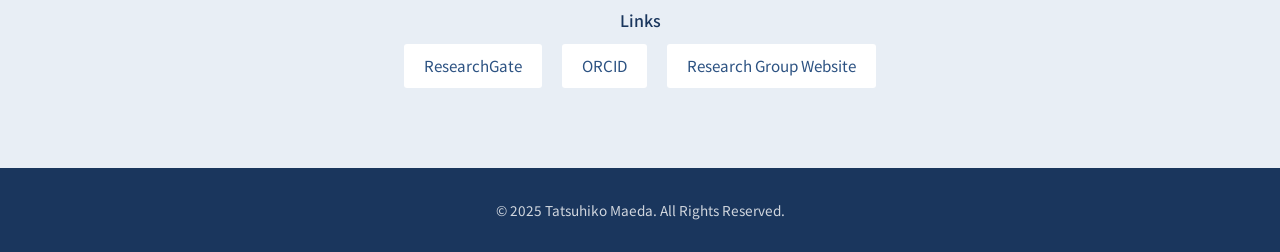
==== commit 2ec226fc: "ph" ====
--- a/en/index.html
+++ b/en/index.html
@@ -98,9 +98,8 @@
           <!-- Profile text area -->
           <div class="about-text">
             <h3 class="about-name">Tatsuhiko Maeda</h3>
-            <p class="about-position">PhD Student, Graduate School of Agricultural and Life Sciences<br>
-              University of Tokyo<br>
-              Biological Oceanography Group, Atmosphere and Ocean Research Institute (AORI)
+            <p class="about-position">Ph.D in Agricultural and Life Sciences, the University of Tokyo<br>
+              Postdoctoral Researcher, University of Tokyo 
             </p>
             
             <p class="about-description">
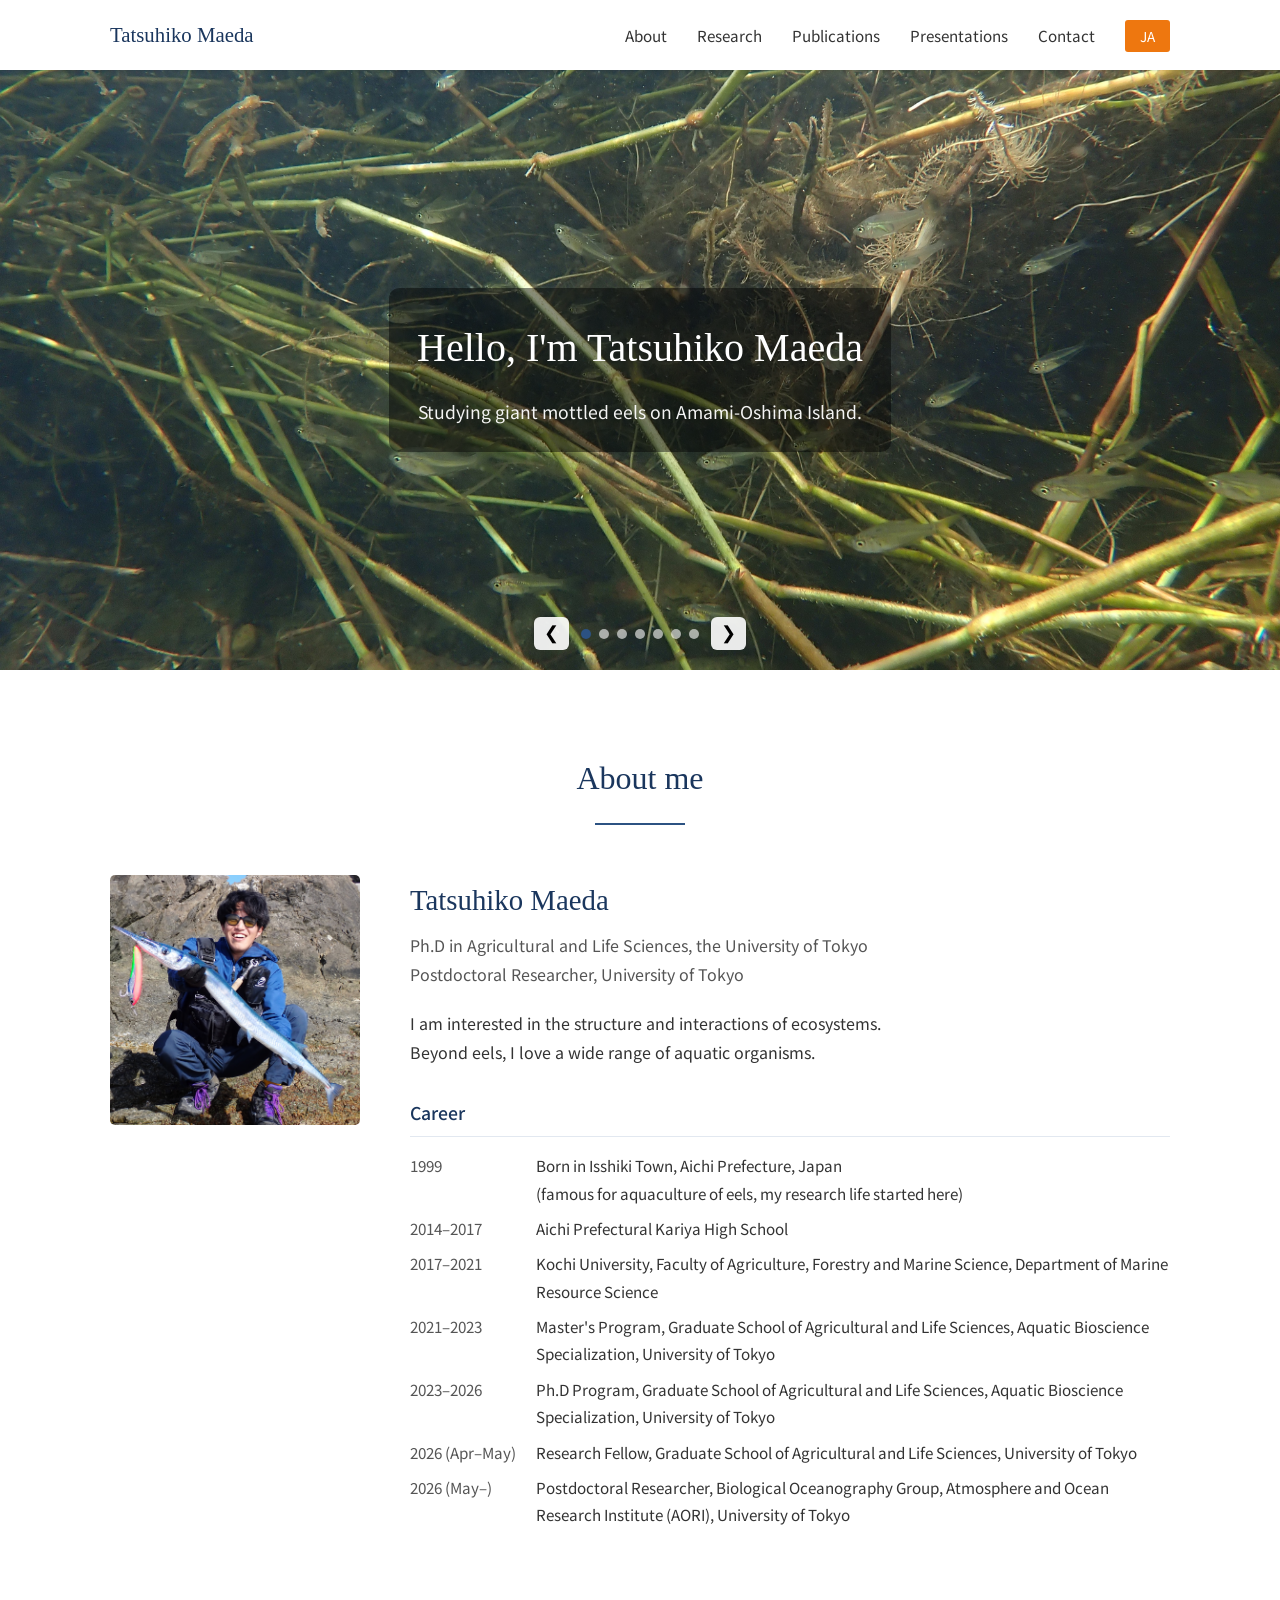
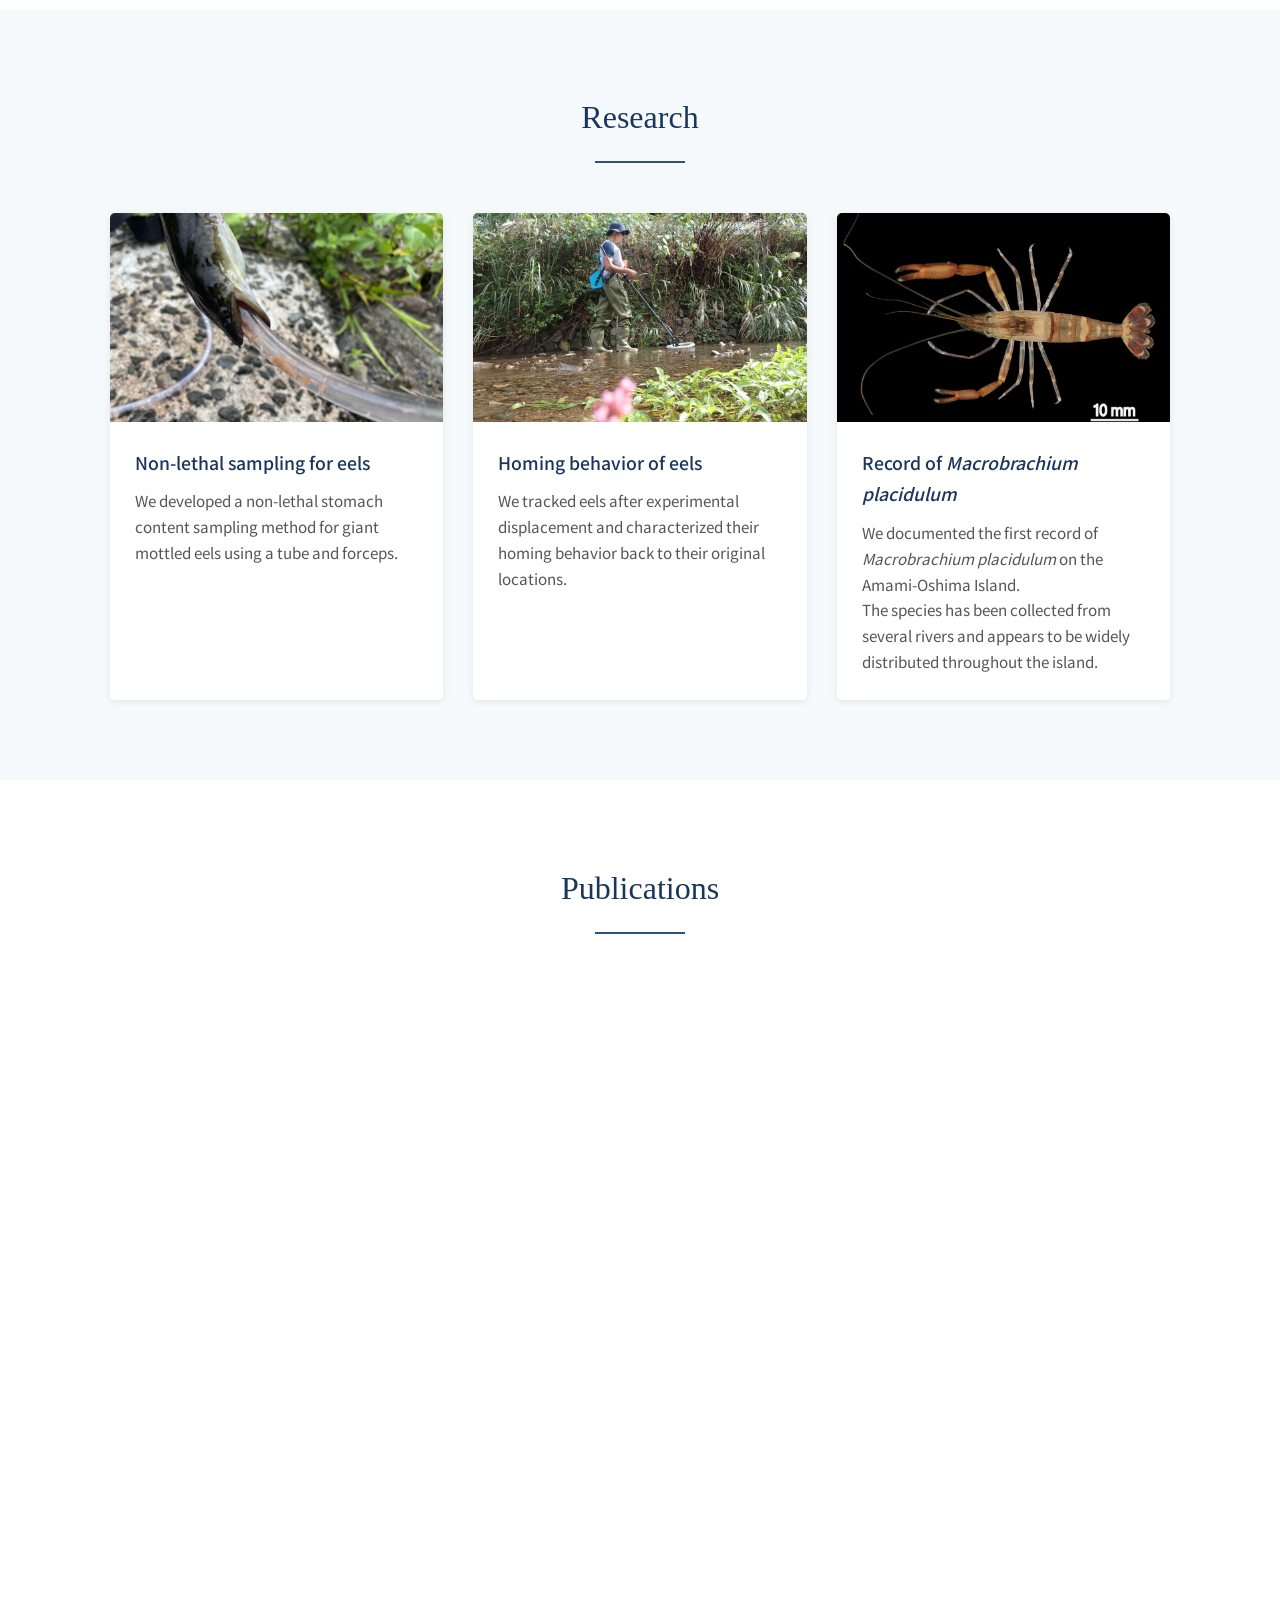
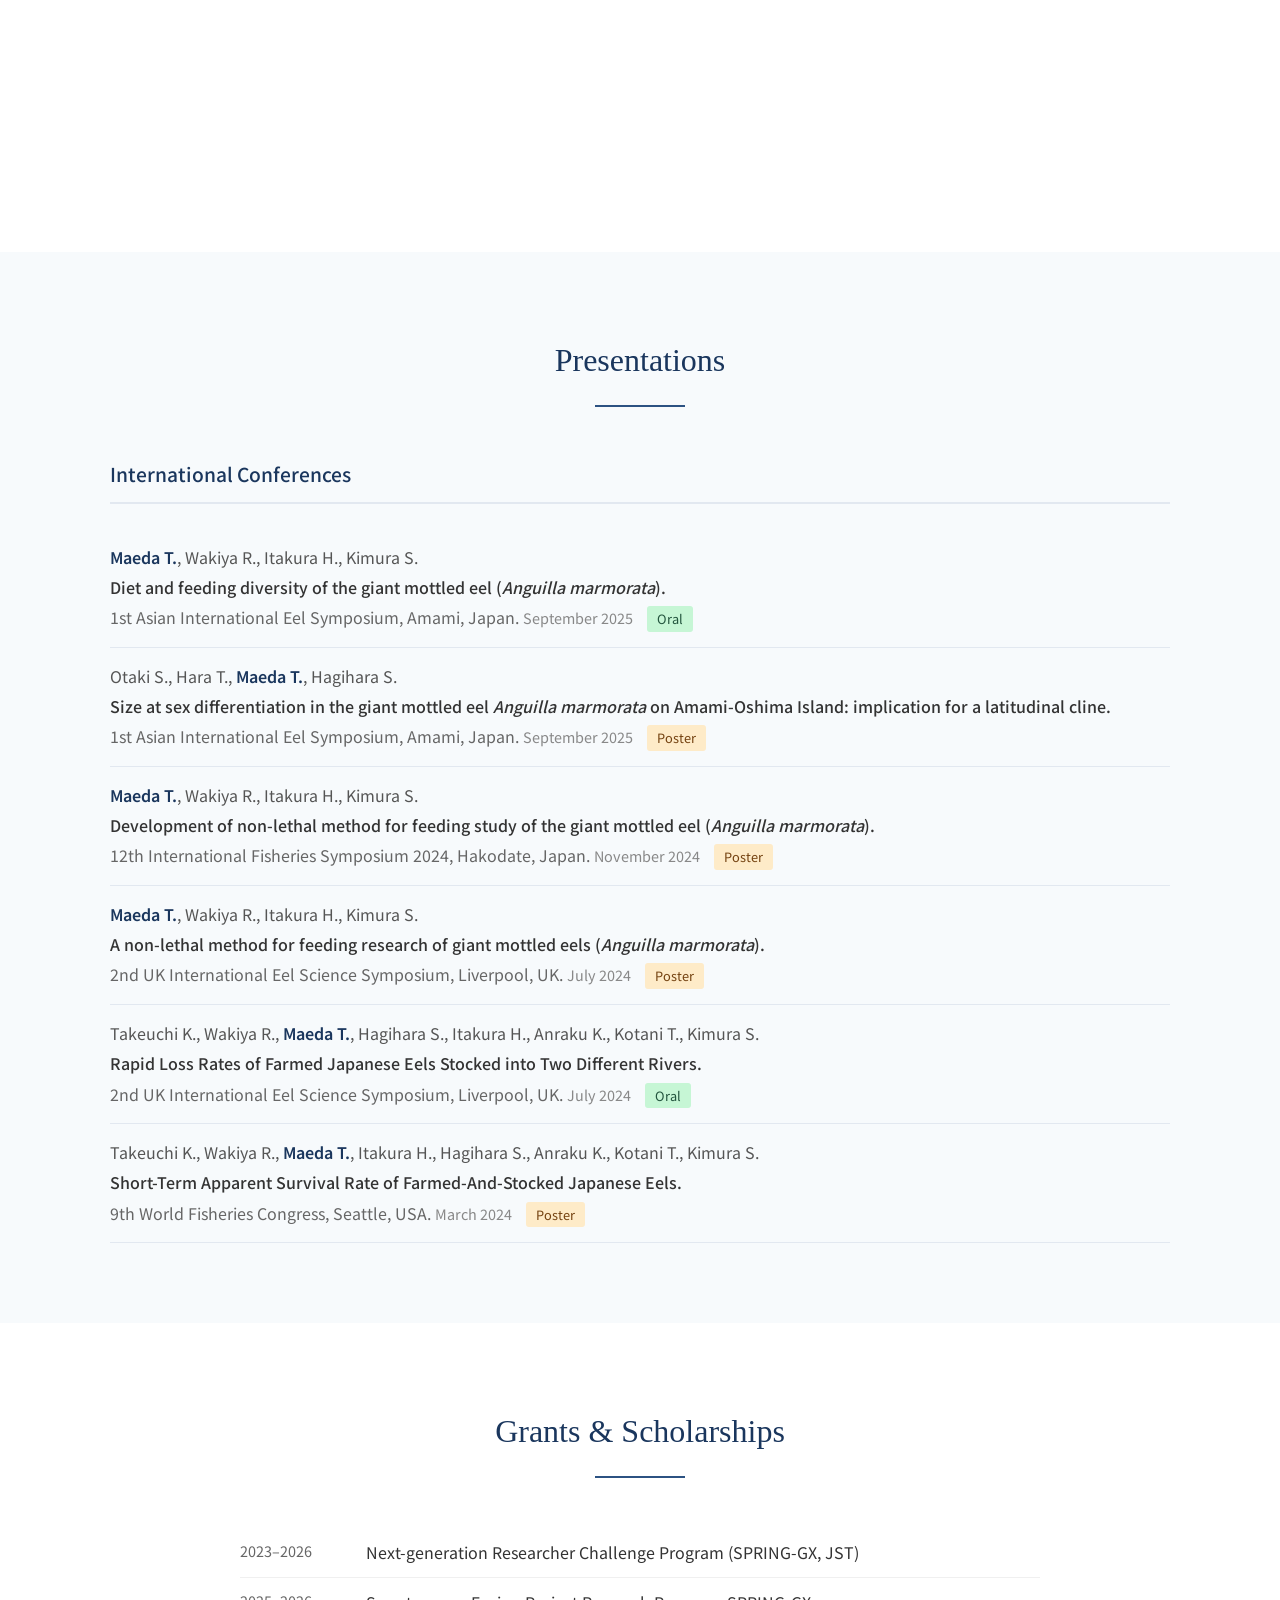
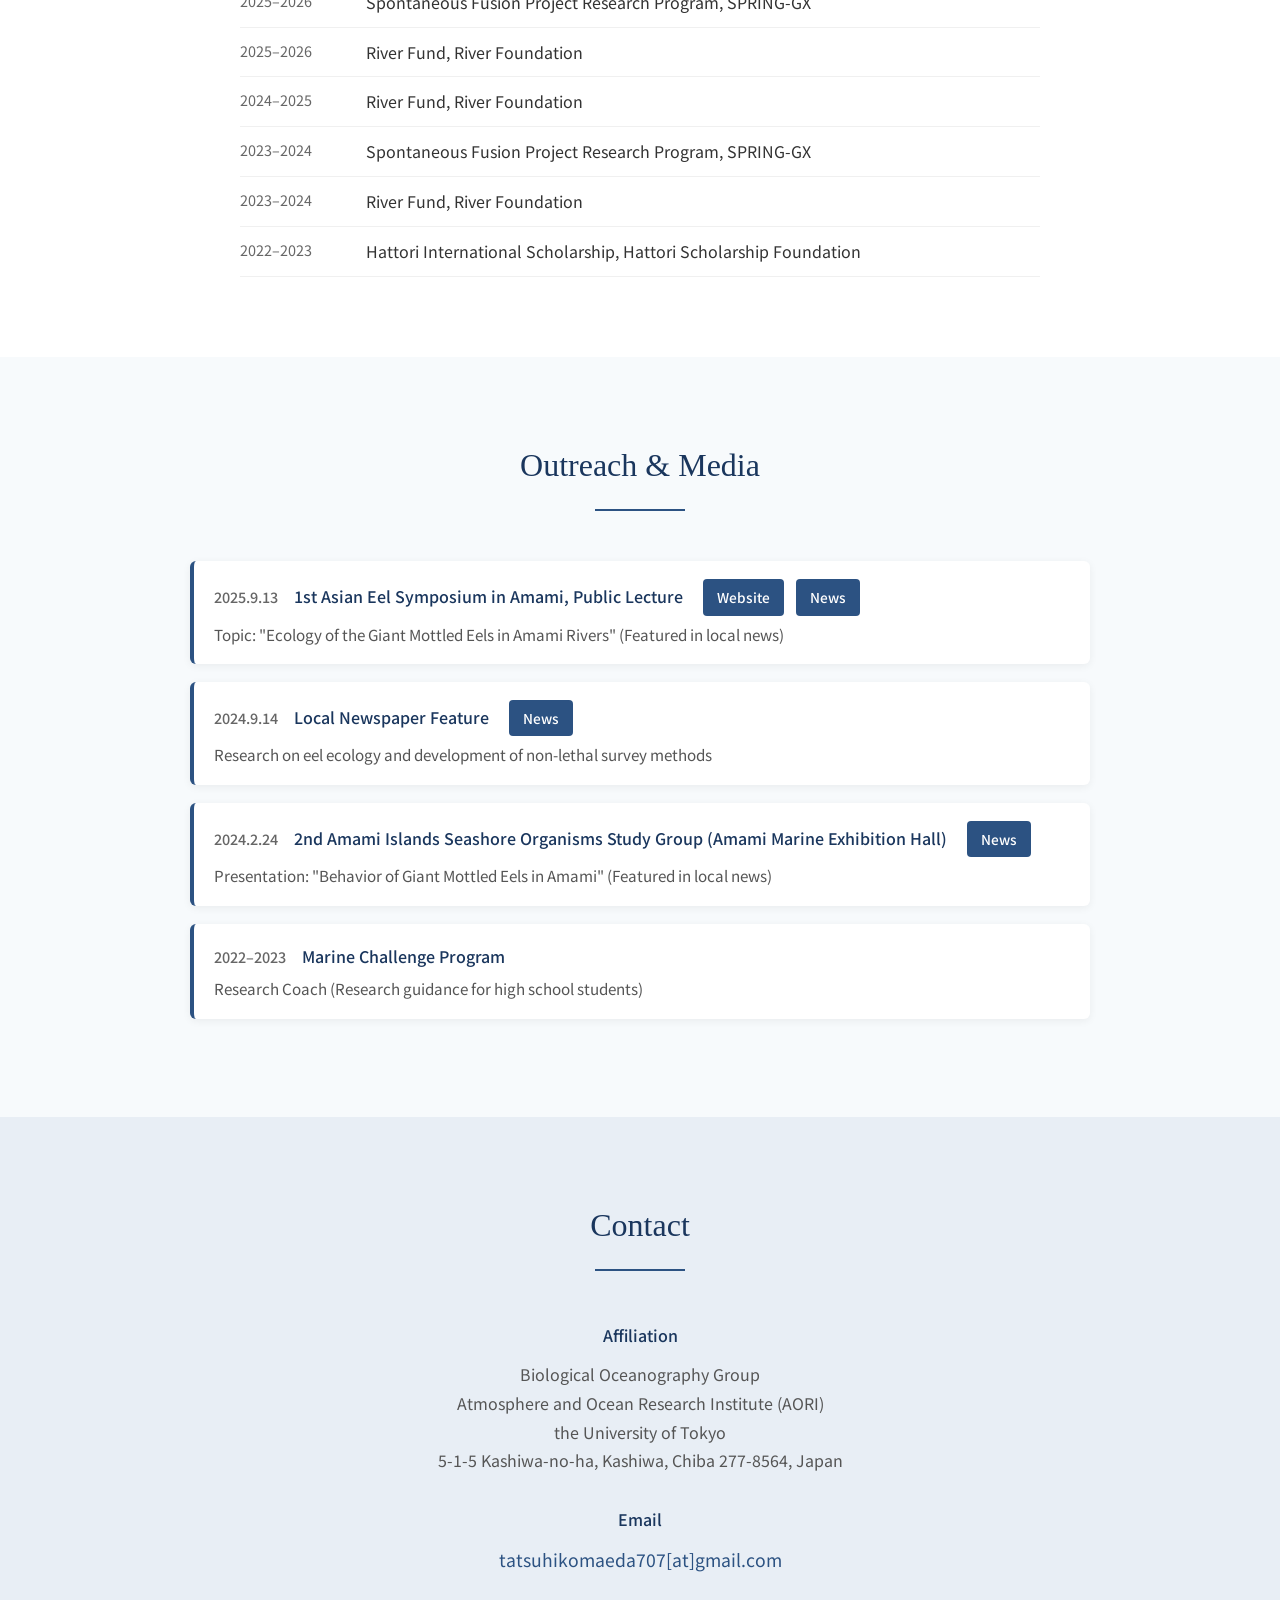
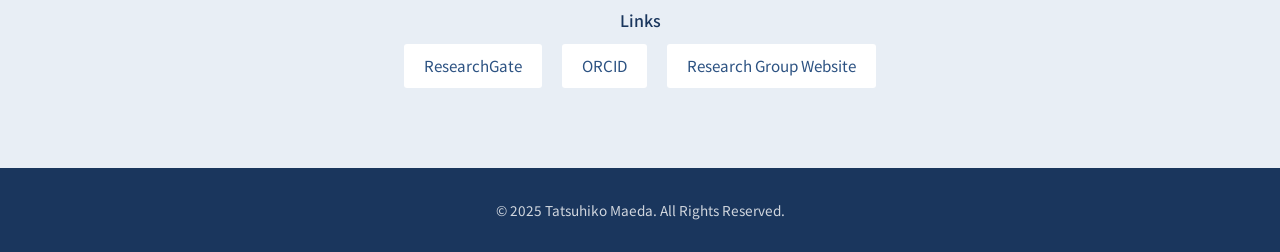
==== commit d8812bf0: "nettaitenaga" ====
--- a/en/index.html
+++ b/en/index.html
@@ -208,9 +208,9 @@
             </li>
             <li id="macrobrachium" class="publication-item">
               <span class="pub-authors"><span class="author-me">Maeda, T.</span>, Uchiwa, K., & Fuke, Y.</span>
-              <span class="pub-year">(in press, in Japanese)</span>
+              <span class="pub-year">(2026)</span>
               <span class="pub-title">First record of <i>Macrobrachium placidulum</i> on Amami-Oshima Island.</span>
-              <span class="pub-journal">Fauna Ryukyuana.</span>
+              <span class="pub-journal">Fauna Ryukyuana, 77: 55-57.</span>
               <a href="#" class="pub-link" target="_blank" rel="noopener">Coming soon...</a>
             </li>
           </ol>
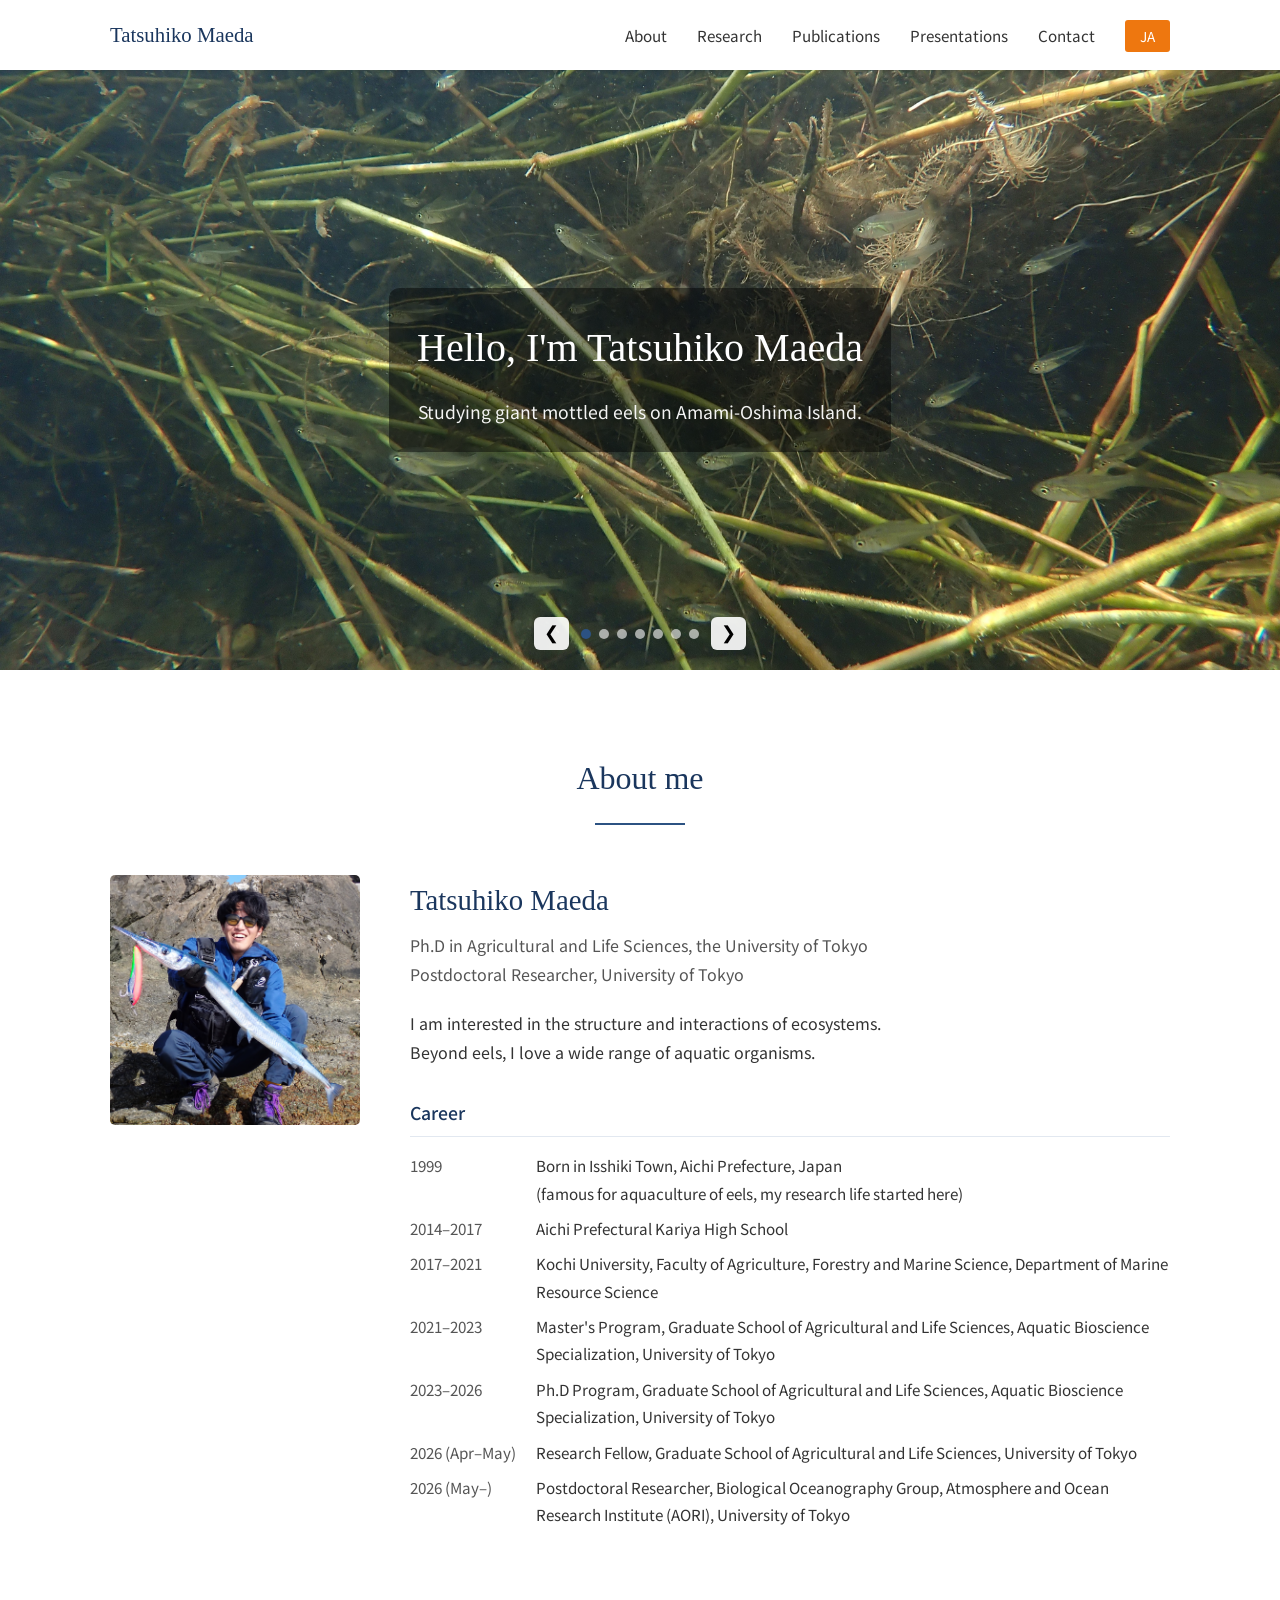
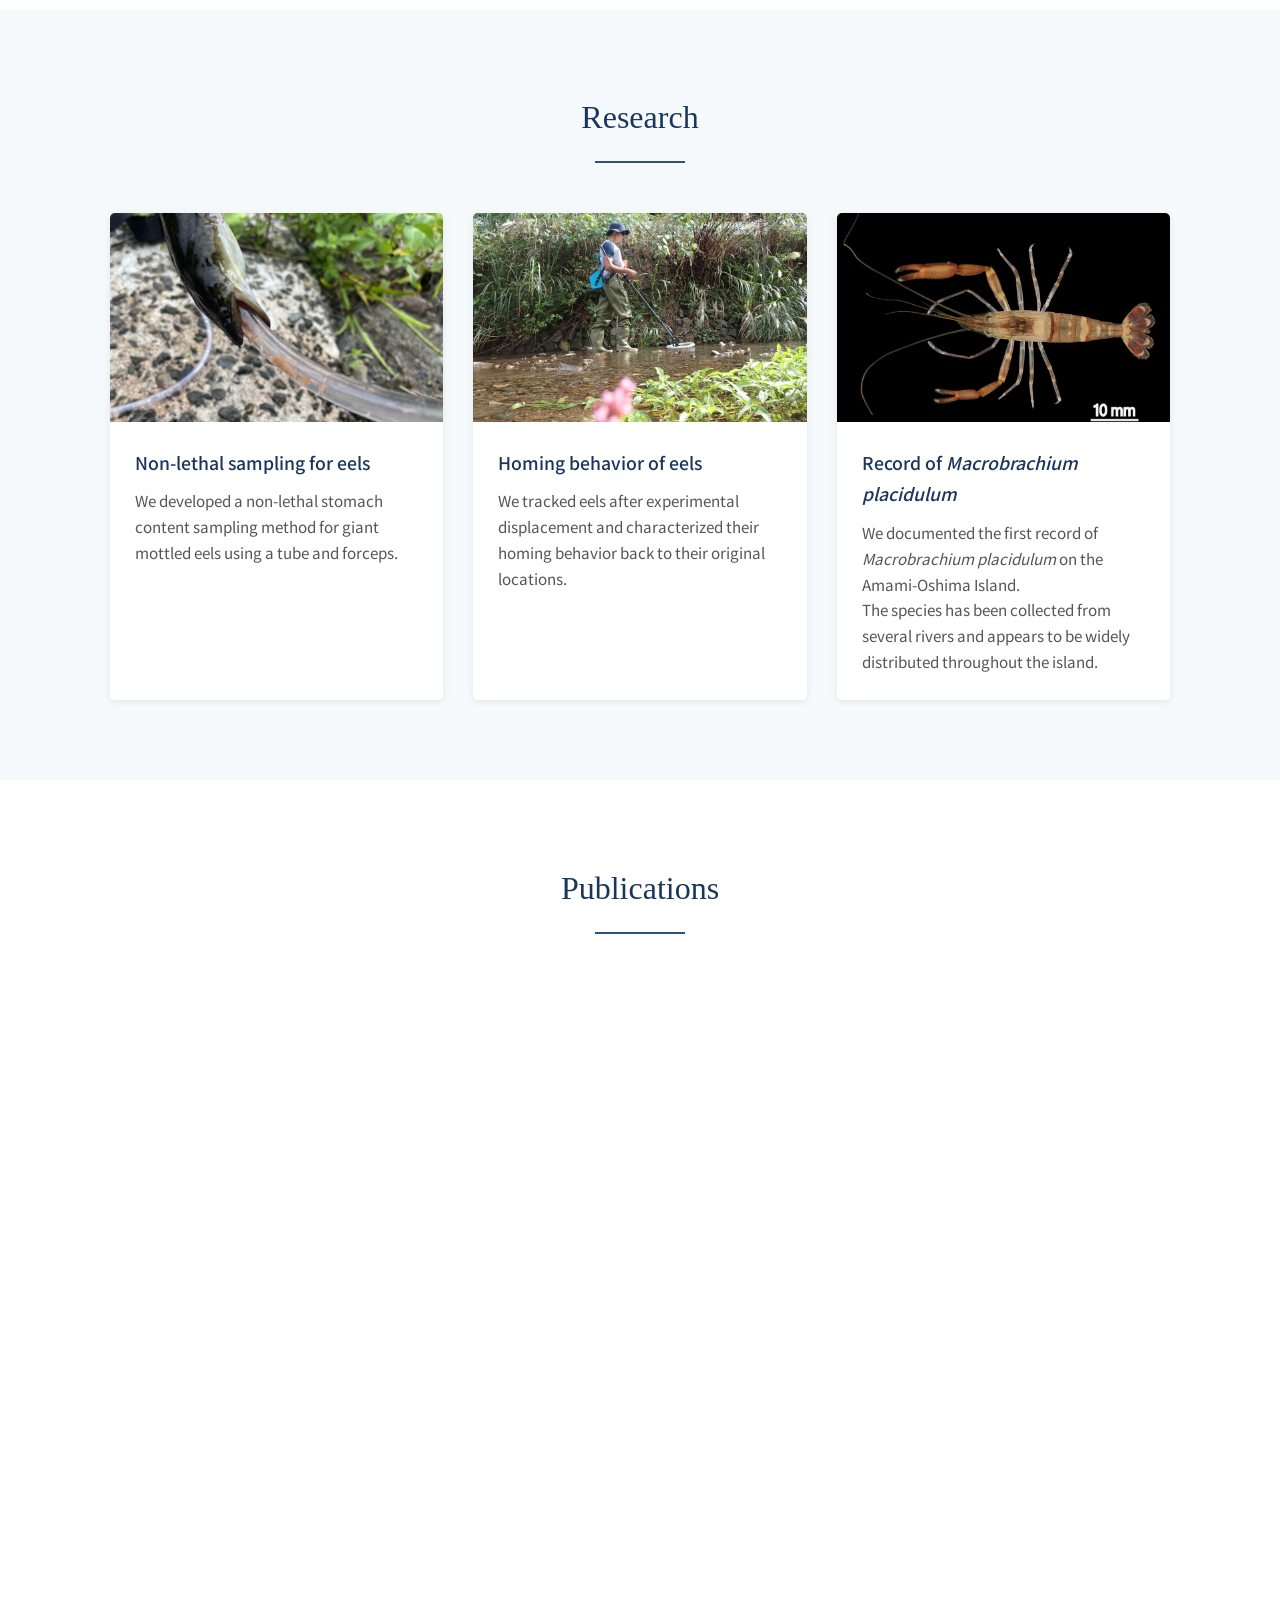
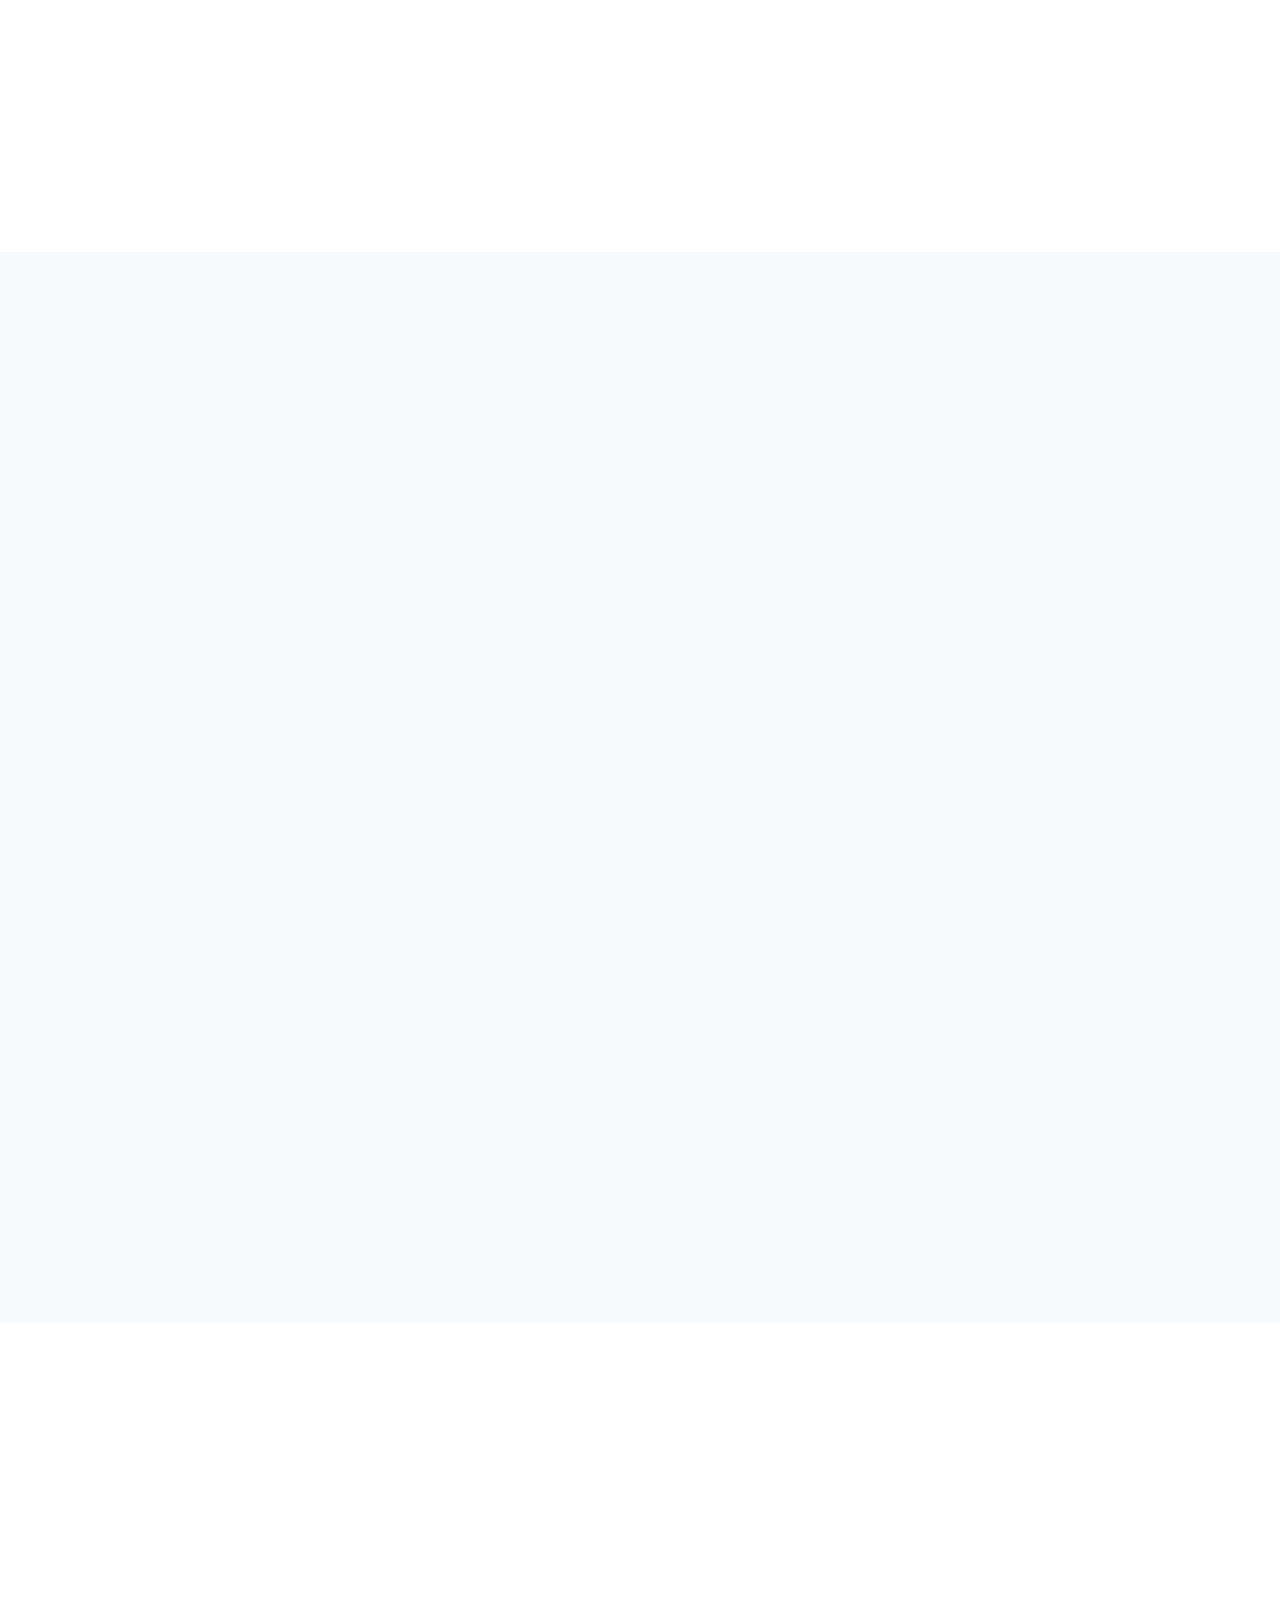
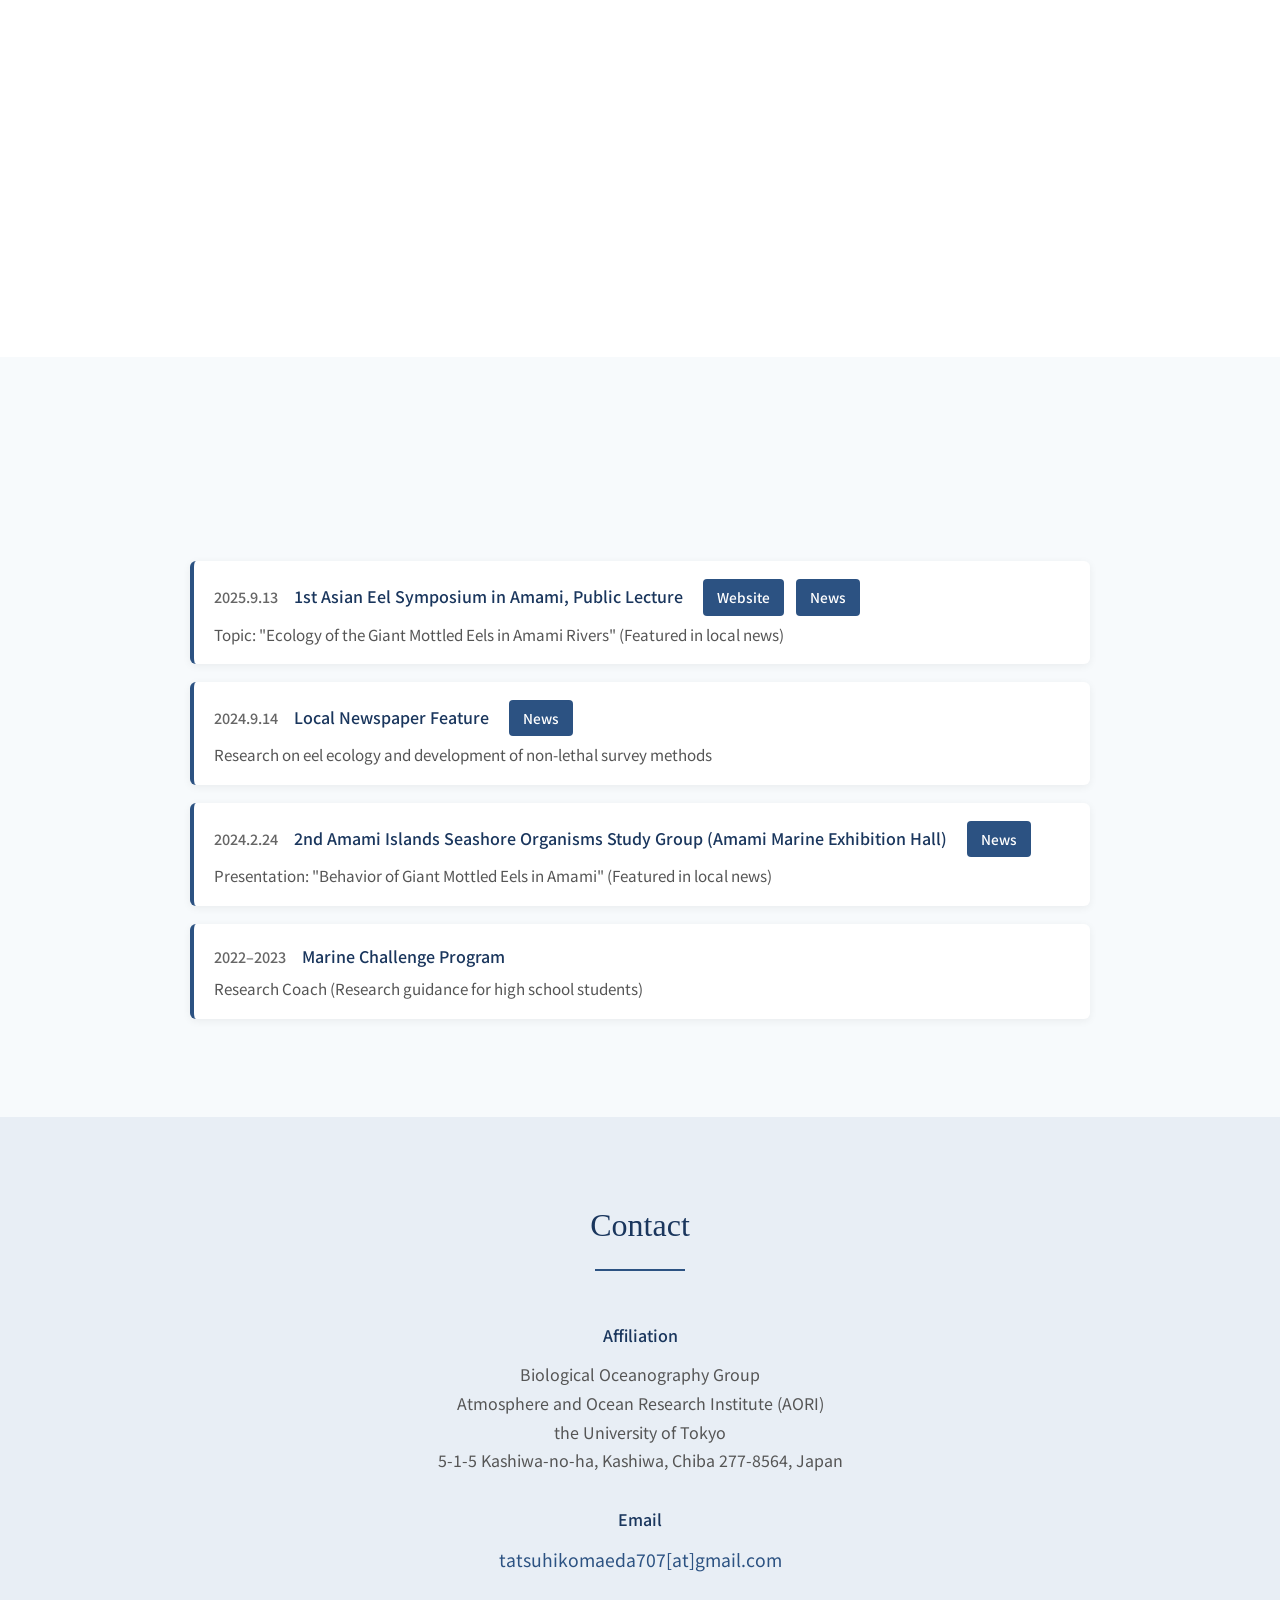
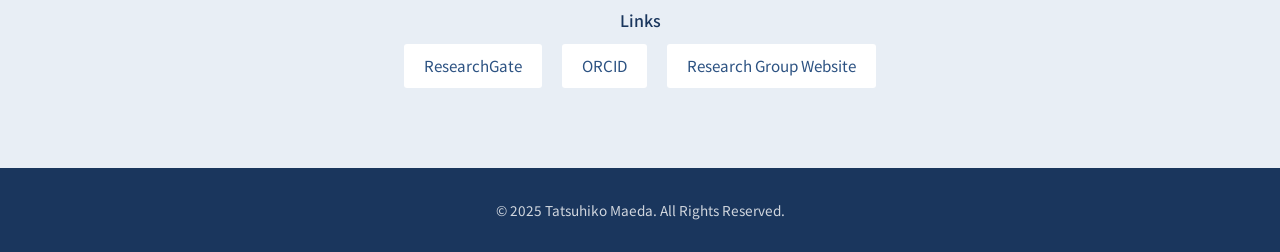
==== commit 117455e1: "faunaR" ====
--- a/en/index.html
+++ b/en/index.html
@@ -211,7 +211,7 @@
               <span class="pub-year">(2026)</span>
               <span class="pub-title">First record of <i>Macrobrachium placidulum</i> on Amami-Oshima Island.</span>
               <span class="pub-journal">Fauna Ryukyuana, 77: 55-57.</span>
-              <a href="#" class="pub-link" target="_blank" rel="noopener">Coming soon...</a>
+              <a href="https://doi.org/10.24564/0002022069" class="pub-link" target="_blank" rel="noopener">DOI</a>
             </li>
           </ol>
         </div>
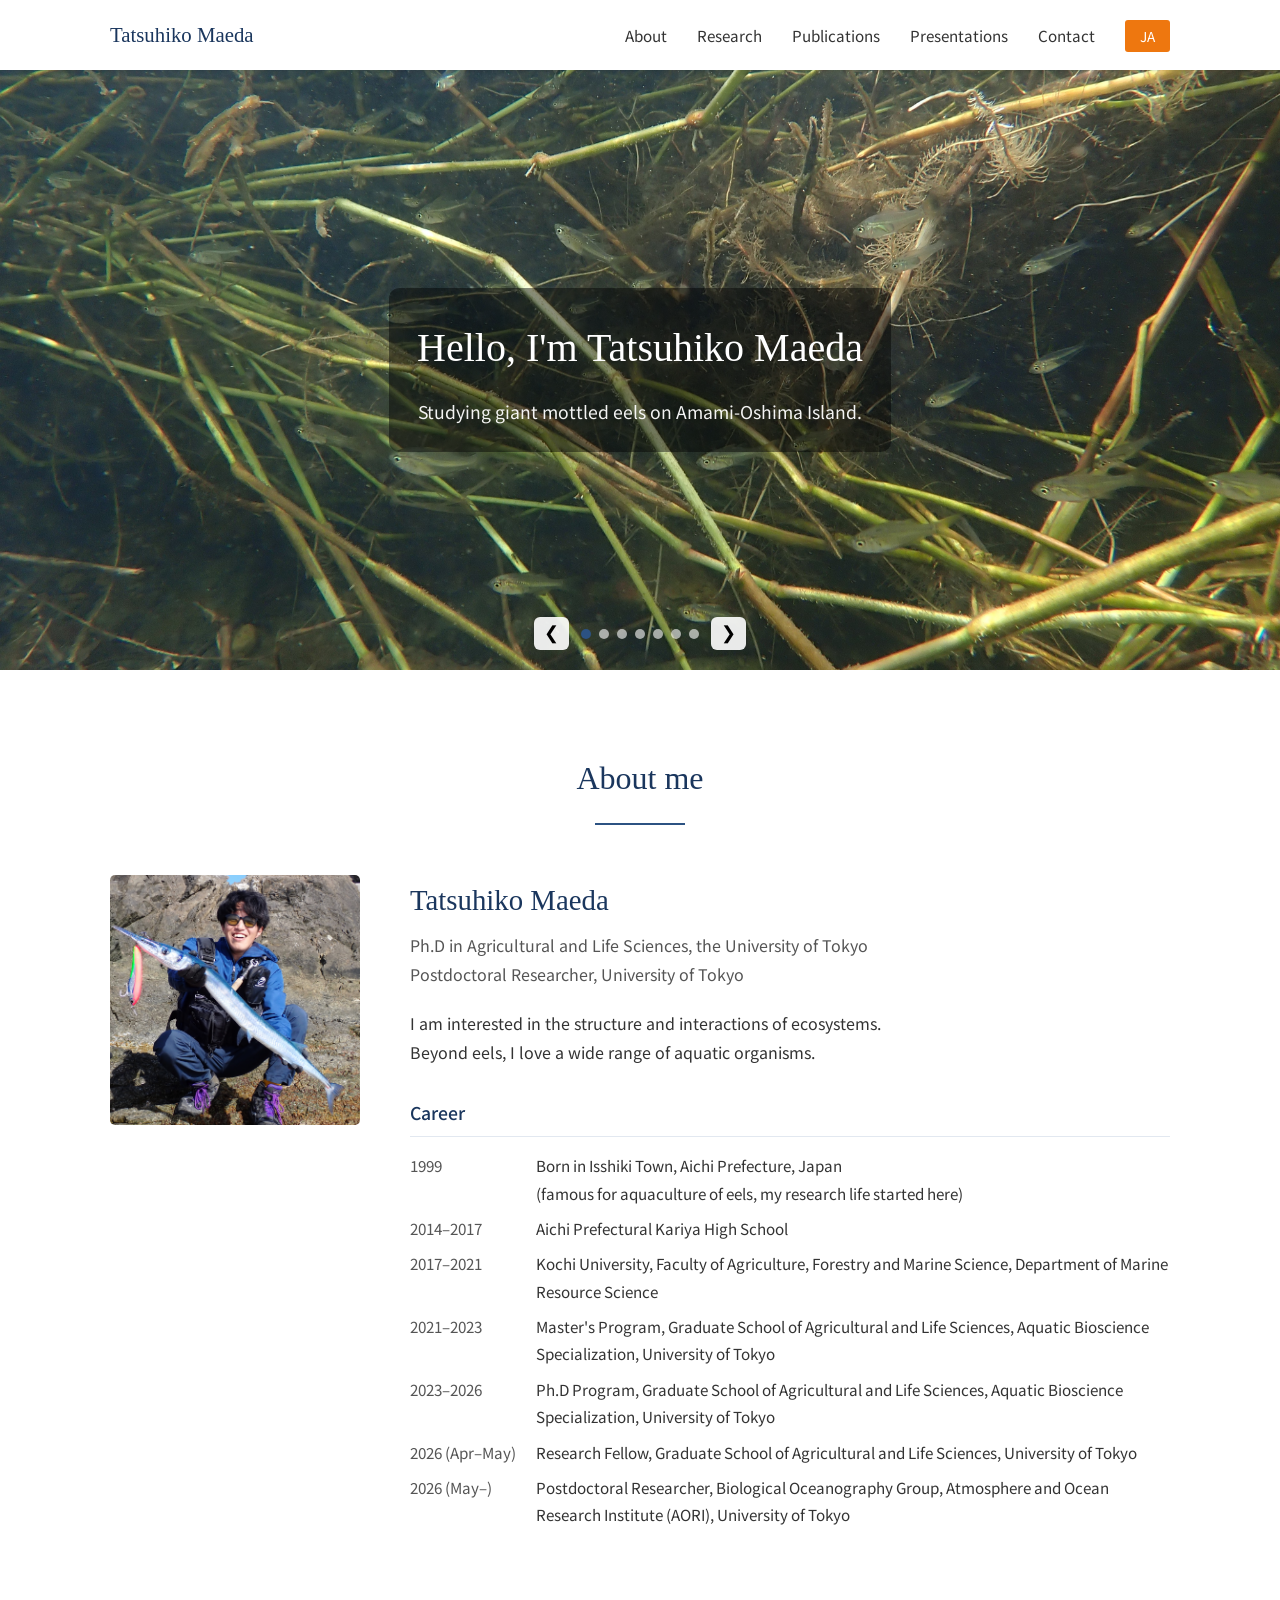
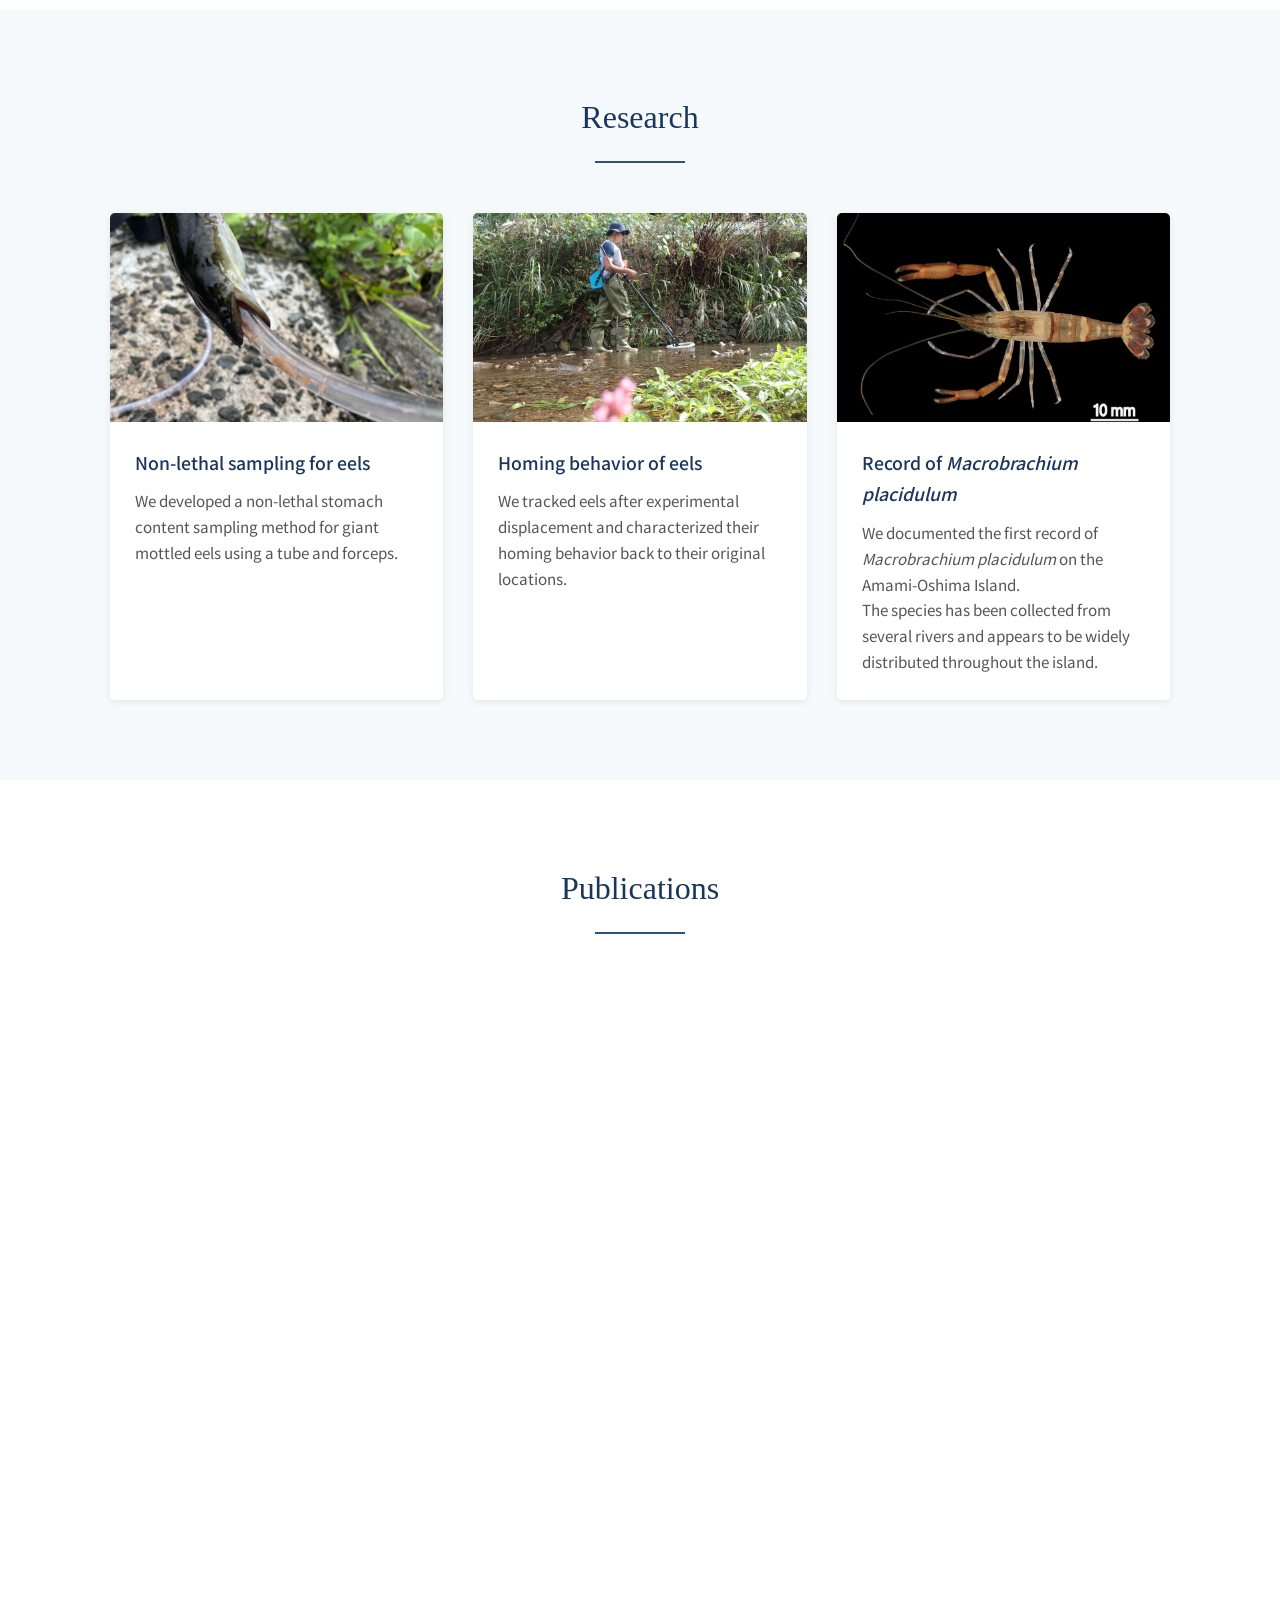
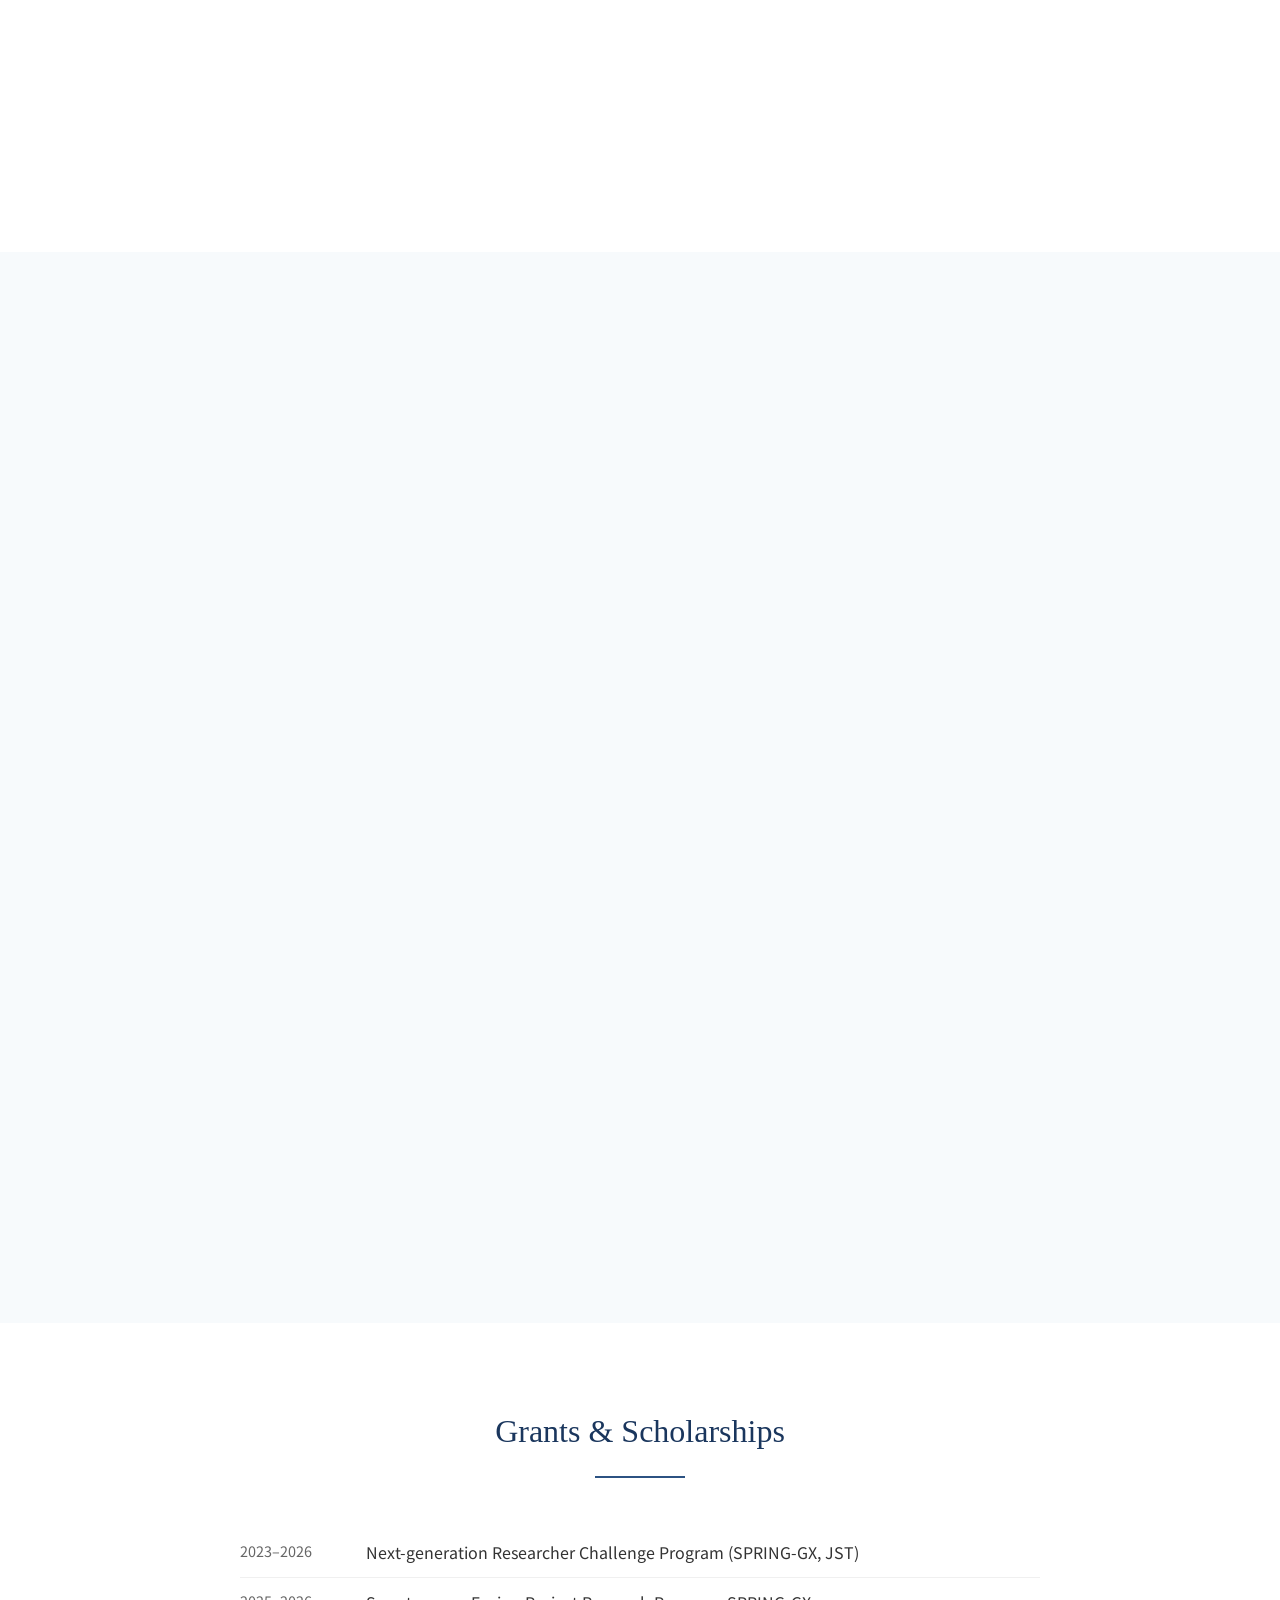
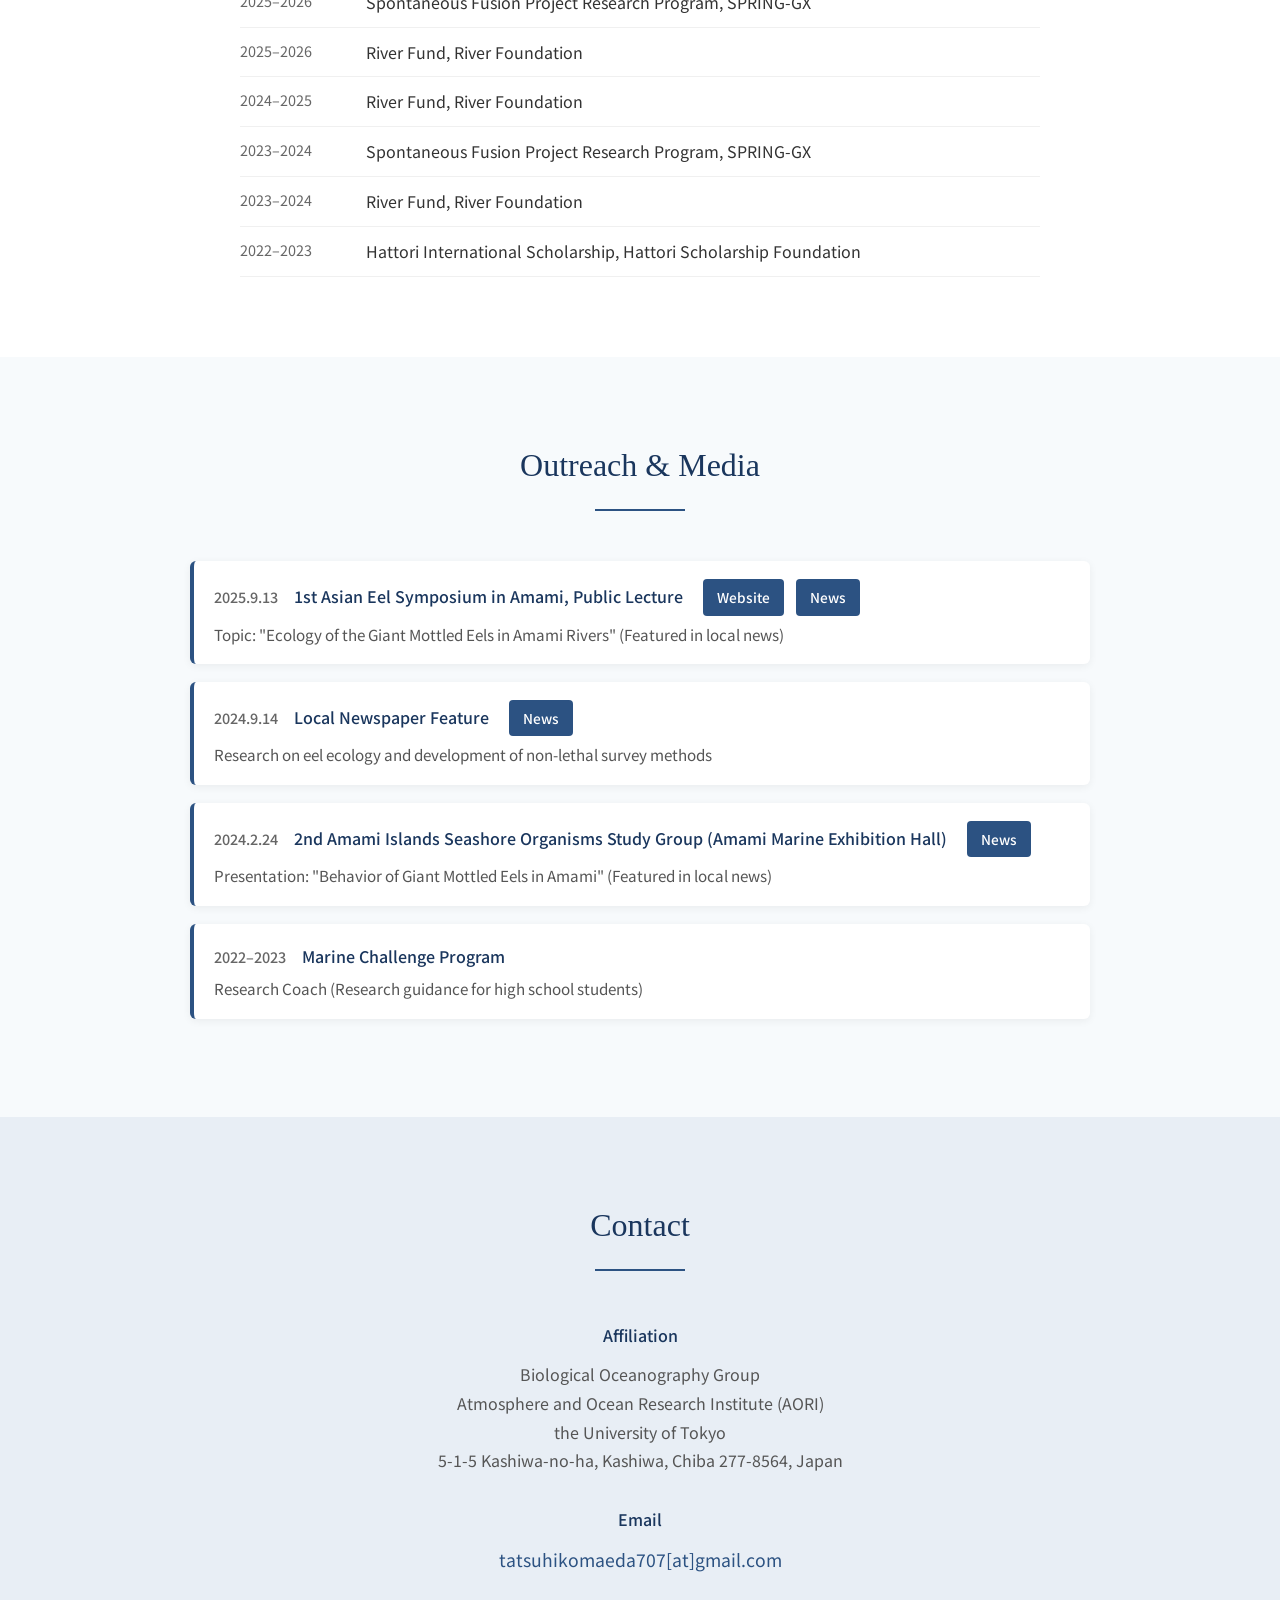
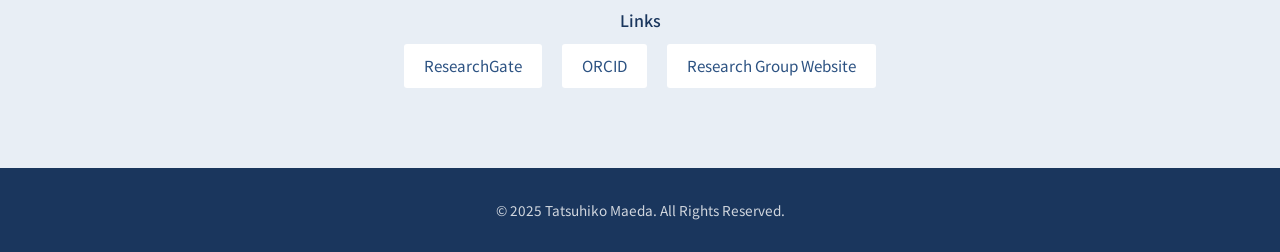
==== commit 8d6a6483: "j" ====
--- a/en/index.html
+++ b/en/index.html
@@ -209,7 +209,7 @@
             <li id="macrobrachium" class="publication-item">
               <span class="pub-authors"><span class="author-me">Maeda, T.</span>, Uchiwa, K., & Fuke, Y.</span>
               <span class="pub-year">(2026)</span>
-              <span class="pub-title">First record of <i>Macrobrachium placidulum</i> on Amami-Oshima Island.</span>
+              <span class="pub-title">First record of <i>Macrobrachium placidulum</i> on Amami-Oshima Island. (in Japanese)</span>
               <span class="pub-journal">Fauna Ryukyuana, 77: 55-57.</span>
               <a href="https://doi.org/10.24564/0002022069" class="pub-link" target="_blank" rel="noopener">DOI</a>
             </li>
